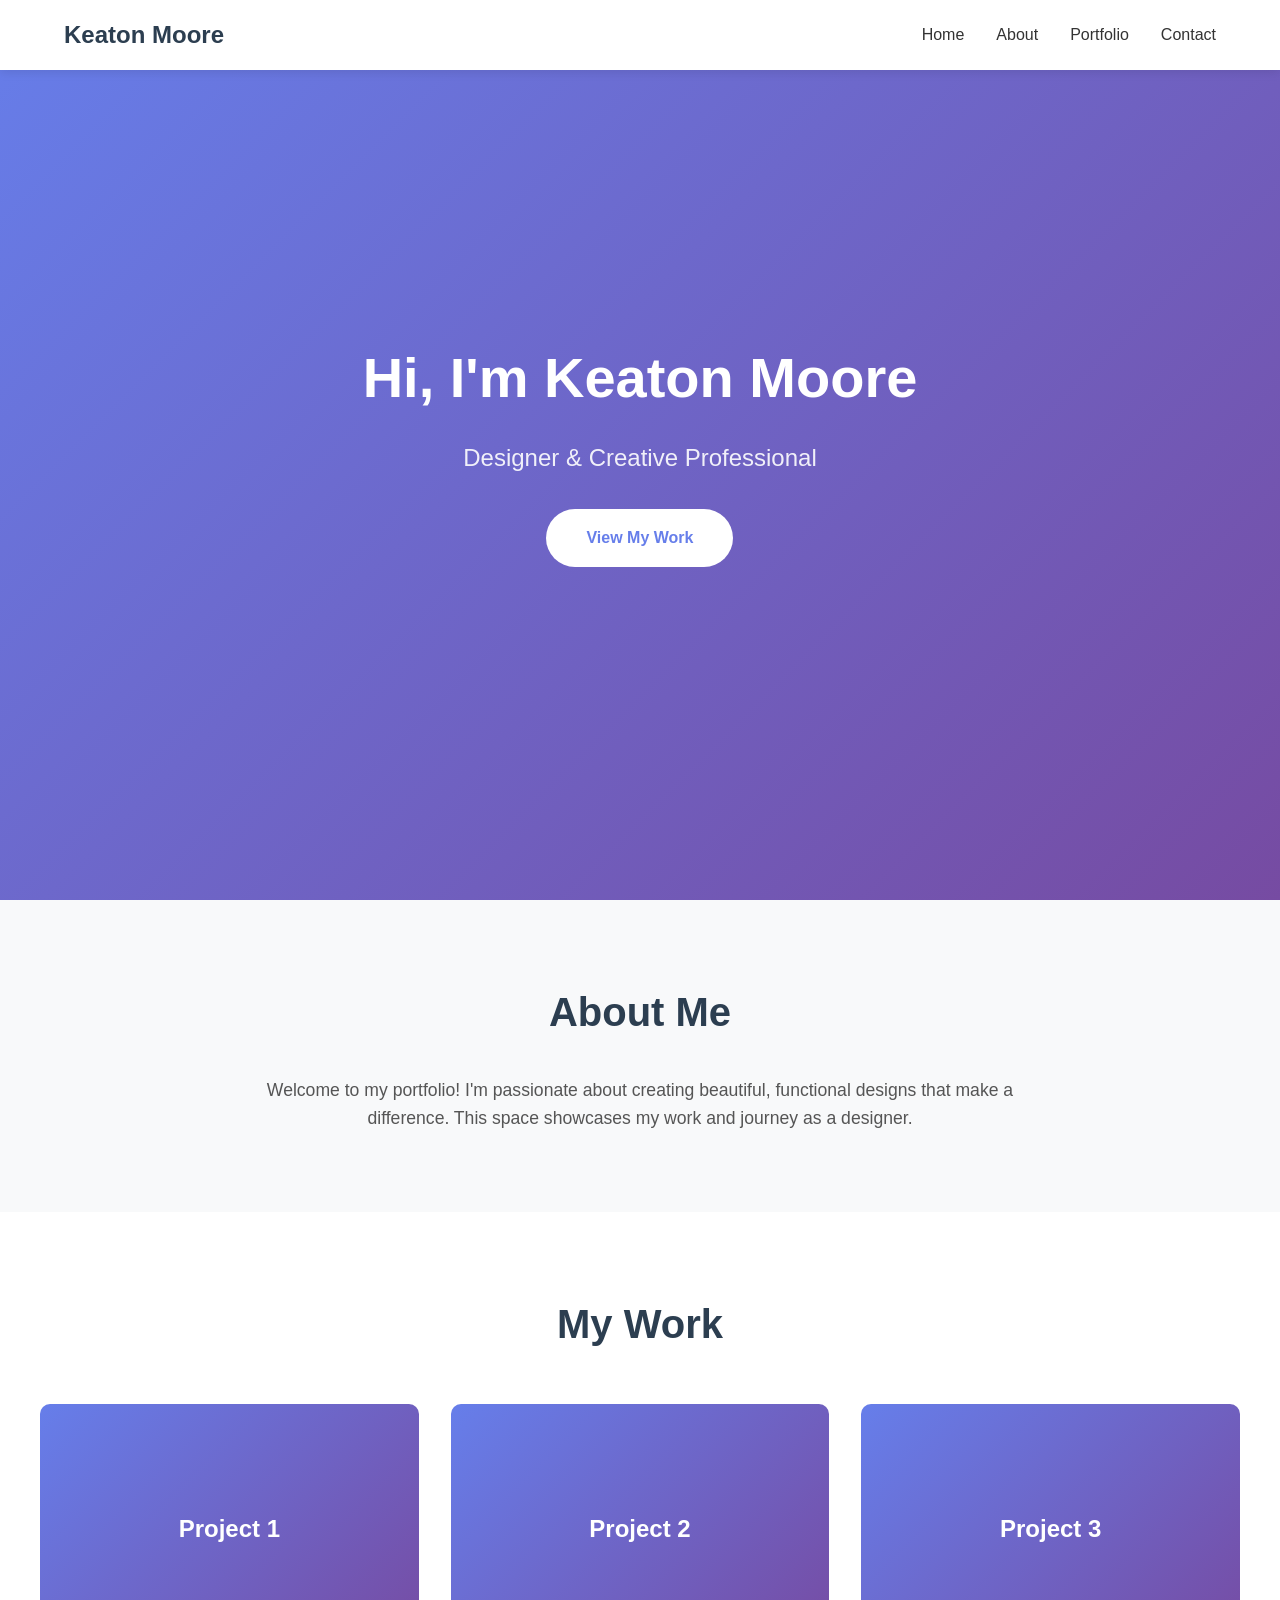
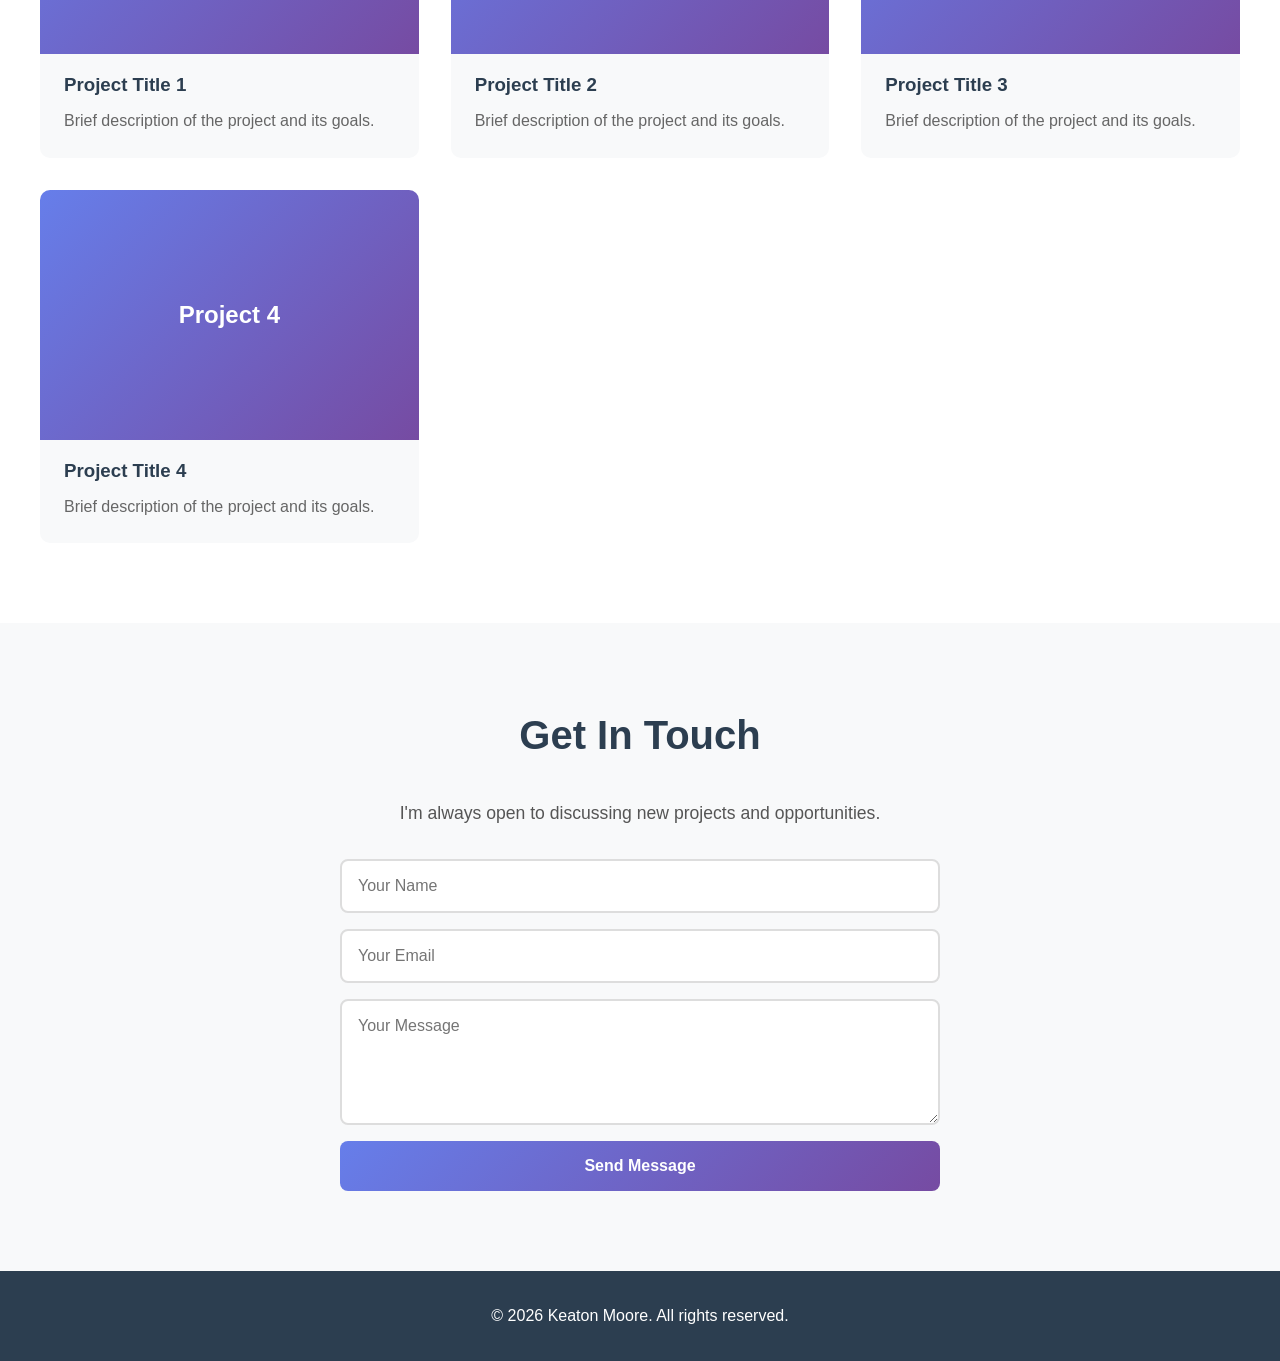
==== index.html @ 36c02432 "Create portfolio website structure with HTML, CSS, and JavaScript Co-authored-by: daddykeat <2303185" ====
<!DOCTYPE html>
<html lang="en">
<head>
    <meta charset="UTF-8">
    <meta name="viewport" content="width=device-width, initial-scale=1.0">
    <meta name="description" content="Keaton Moore - Personal Design Portfolio">
    <title>Keaton Moore - Portfolio</title>
    <link rel="stylesheet" href="styles.css">
</head>
<body>
    <header>
        <nav>
            <div class="logo">Keaton Moore</div>
            <ul class="nav-links">
                <li><a href="#home">Home</a></li>
                <li><a href="#about">About</a></li>
                <li><a href="#portfolio">Portfolio</a></li>
                <li><a href="#contact">Contact</a></li>
            </ul>
            <div class="burger">
                <div class="line1"></div>
                <div class="line2"></div>
                <div class="line3"></div>
            </div>
        </nav>
    </header>

    <main>
        <section id="home" class="hero">
            <div class="hero-content">
                <h1>Hi, I'm Keaton Moore</h1>
                <p class="hero-subtitle">Designer & Creative Professional</p>
                <a href="#portfolio" class="cta-button">View My Work</a>
            </div>
        </section>

        <section id="about" class="about">
            <div class="container">
                <h2>About Me</h2>
                <p>Welcome to my portfolio! I'm passionate about creating beautiful, functional designs that make a difference. This space showcases my work and journey as a designer.</p>
            </div>
        </section>

        <section id="portfolio" class="portfolio">
            <div class="container">
                <h2>My Work</h2>
                <div class="portfolio-grid">
                    <div class="portfolio-item">
                        <div class="portfolio-image-placeholder">
                            <span>Project 1</span>
                        </div>
                        <h3>Project Title 1</h3>
                        <p>Brief description of the project and its goals.</p>
                    </div>
                    <div class="portfolio-item">
                        <div class="portfolio-image-placeholder">
                            <span>Project 2</span>
                        </div>
                        <h3>Project Title 2</h3>
                        <p>Brief description of the project and its goals.</p>
                    </div>
                    <div class="portfolio-item">
                        <div class="portfolio-image-placeholder">
                            <span>Project 3</span>
                        </div>
                        <h3>Project Title 3</h3>
                        <p>Brief description of the project and its goals.</p>
                    </div>
                    <div class="portfolio-item">
                        <div class="portfolio-image-placeholder">
                            <span>Project 4</span>
                        </div>
                        <h3>Project Title 4</h3>
                        <p>Brief description of the project and its goals.</p>
                    </div>
                </div>
            </div>
        </section>

        <section id="contact" class="contact">
            <div class="container">
                <h2>Get In Touch</h2>
                <p>I'm always open to discussing new projects and opportunities.</p>
                <form class="contact-form">
                    <input type="text" placeholder="Your Name" required>
                    <input type="email" placeholder="Your Email" required>
                    <textarea placeholder="Your Message" rows="5" required></textarea>
                    <button type="submit" class="submit-button">Send Message</button>
                </form>
            </div>
        </section>
    </main>

    <footer>
        <p>&copy; 2026 Keaton Moore. All rights reserved.</p>
    </footer>

    <script src="script.js"></script>
</body>
</html>
---- styles.css ----
/* Reset and Base Styles */
* {
    margin: 0;
    padding: 0;
    box-sizing: border-box;
}

body {
    font-family: 'Segoe UI', Tahoma, Geneva, Verdana, sans-serif;
    line-height: 1.6;
    color: #333;
    overflow-x: hidden;
}

/* Navigation */
header {
    position: fixed;
    top: 0;
    width: 100%;
    background: #fff;
    box-shadow: 0 2px 10px rgba(0, 0, 0, 0.1);
    z-index: 1000;
}

nav {
    display: flex;
    justify-content: space-between;
    align-items: center;
    padding: 1rem 5%;
    max-width: 1400px;
    margin: 0 auto;
}

.logo {
    font-size: 1.5rem;
    font-weight: bold;
    color: #2c3e50;
}

.nav-links {
    display: flex;
    list-style: none;
    gap: 2rem;
}

.nav-links a {
    text-decoration: none;
    color: #333;
    font-weight: 500;
    transition: color 0.3s ease;
}

.nav-links a:hover {
    color: #3498db;
}

.burger {
    display: none;
    cursor: pointer;
}

.burger div {
    width: 25px;
    height: 3px;
    background-color: #333;
    margin: 5px;
    transition: all 0.3s ease;
}

/* Hero Section */
.hero {
    min-height: 100vh;
    display: flex;
    align-items: center;
    justify-content: center;
    background: linear-gradient(135deg, #667eea 0%, #764ba2 100%);
    color: white;
    text-align: center;
    padding: 2rem;
}

.hero-content h1 {
    font-size: 3.5rem;
    margin-bottom: 1rem;
    animation: fadeInUp 1s ease;
}

.hero-subtitle {
    font-size: 1.5rem;
    margin-bottom: 2rem;
    opacity: 0.9;
    animation: fadeInUp 1s ease 0.2s backwards;
}

.cta-button {
    display: inline-block;
    padding: 1rem 2.5rem;
    background: white;
    color: #667eea;
    text-decoration: none;
    border-radius: 50px;
    font-weight: bold;
    transition: transform 0.3s ease, box-shadow 0.3s ease;
    animation: fadeInUp 1s ease 0.4s backwards;
}

.cta-button:hover {
    transform: translateY(-3px);
    box-shadow: 0 10px 20px rgba(0, 0, 0, 0.2);
}

/* Sections */
section {
    padding: 5rem 2rem;
}

.container {
    max-width: 1200px;
    margin: 0 auto;
}

h2 {
    font-size: 2.5rem;
    margin-bottom: 2rem;
    text-align: center;
    color: #2c3e50;
}

/* About Section */
.about {
    background: #f8f9fa;
}

.about p {
    font-size: 1.1rem;
    max-width: 800px;
    margin: 0 auto;
    text-align: center;
    color: #555;
}

/* Portfolio Section */
.portfolio {
    background: white;
}

.portfolio-grid {
    display: grid;
    grid-template-columns: repeat(auto-fit, minmax(280px, 1fr));
    gap: 2rem;
    margin-top: 3rem;
}

.portfolio-item {
    background: #f8f9fa;
    border-radius: 10px;
    overflow: hidden;
    transition: transform 0.3s ease, box-shadow 0.3s ease;
    cursor: pointer;
}

.portfolio-item:hover {
    transform: translateY(-10px);
    box-shadow: 0 15px 30px rgba(0, 0, 0, 0.15);
}

.portfolio-image-placeholder {
    width: 100%;
    height: 250px;
    background: linear-gradient(135deg, #667eea 0%, #764ba2 100%);
    display: flex;
    align-items: center;
    justify-content: center;
    color: white;
    font-size: 1.5rem;
    font-weight: bold;
}

.portfolio-item h3 {
    padding: 1rem 1.5rem 0.5rem;
    color: #2c3e50;
}

.portfolio-item p {
    padding: 0 1.5rem 1.5rem;
    color: #666;
}

/* Contact Section */
.contact {
    background: #f8f9fa;
}

.contact p {
    text-align: center;
    font-size: 1.1rem;
    color: #555;
    margin-bottom: 2rem;
}

.contact-form {
    max-width: 600px;
    margin: 0 auto;
    display: flex;
    flex-direction: column;
    gap: 1rem;
}

.contact-form input,
.contact-form textarea {
    padding: 1rem;
    border: 2px solid #ddd;
    border-radius: 8px;
    font-size: 1rem;
    font-family: inherit;
    transition: border-color 0.3s ease;
}

.contact-form input:focus,
.contact-form textarea:focus {
    outline: none;
    border-color: #667eea;
}

.submit-button {
    padding: 1rem 2rem;
    background: linear-gradient(135deg, #667eea 0%, #764ba2 100%);
    color: white;
    border: none;
    border-radius: 8px;
    font-size: 1rem;
    font-weight: bold;
    cursor: pointer;
    transition: transform 0.3s ease, box-shadow 0.3s ease;
}

.submit-button:hover {
    transform: translateY(-2px);
    box-shadow: 0 5px 15px rgba(102, 126, 234, 0.4);
}

/* Footer */
footer {
    background: #2c3e50;
    color: white;
    text-align: center;
    padding: 2rem;
}

/* Animations */
@keyframes fadeInUp {
    from {
        opacity: 0;
        transform: translateY(30px);
    }
    to {
        opacity: 1;
        transform: translateY(0);
    }
}

/* Responsive Design */
@media screen and (max-width: 768px) {
    .nav-links {
        position: fixed;
        right: 0;
        height: 100vh;
        top: 0;
        background: #2c3e50;
        flex-direction: column;
        align-items: center;
        width: 50%;
        transform: translateX(100%);
        transition: transform 0.5s ease-in;
        padding-top: 4rem;
    }

    .nav-links.active {
        transform: translateX(0%);
    }

    .nav-links a {
        color: white;
    }

    .burger {
        display: block;
    }

    .burger.active .line1 {
        transform: rotate(-45deg) translate(-5px, 6px);
    }

    .burger.active .line2 {
        opacity: 0;
    }

    .burger.active .line3 {
        transform: rotate(45deg) translate(-5px, -6px);
    }

    .hero-content h1 {
        font-size: 2.5rem;
    }

    .hero-subtitle {
        font-size: 1.2rem;
    }

    h2 {
        font-size: 2rem;
    }

    .portfolio-grid {
        grid-template-columns: 1fr;
    }
}

@media screen and (max-width: 480px) {
    nav {
        padding: 1rem 3%;
    }

    section {
        padding: 3rem 1rem;
    }

    .hero-content h1 {
        font-size: 2rem;
    }

    .hero-subtitle {
        font-size: 1rem;
    }
}
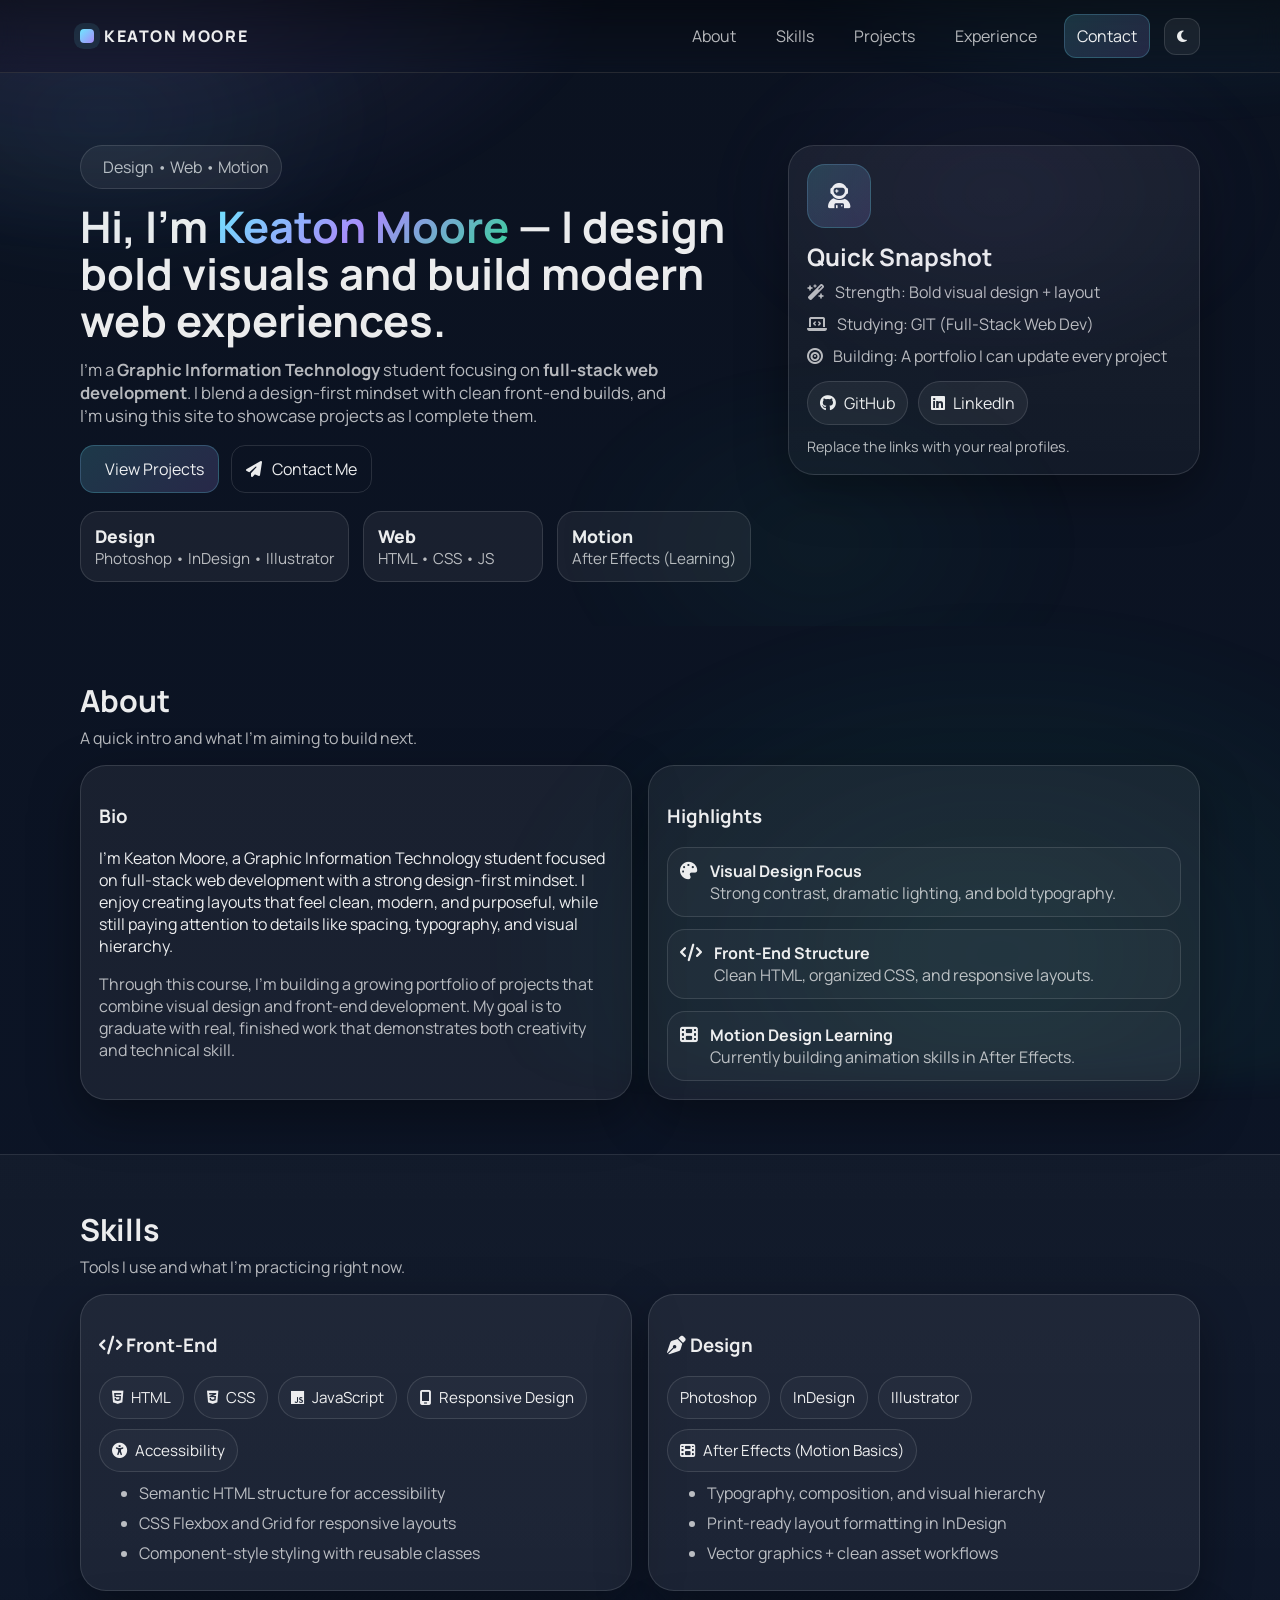
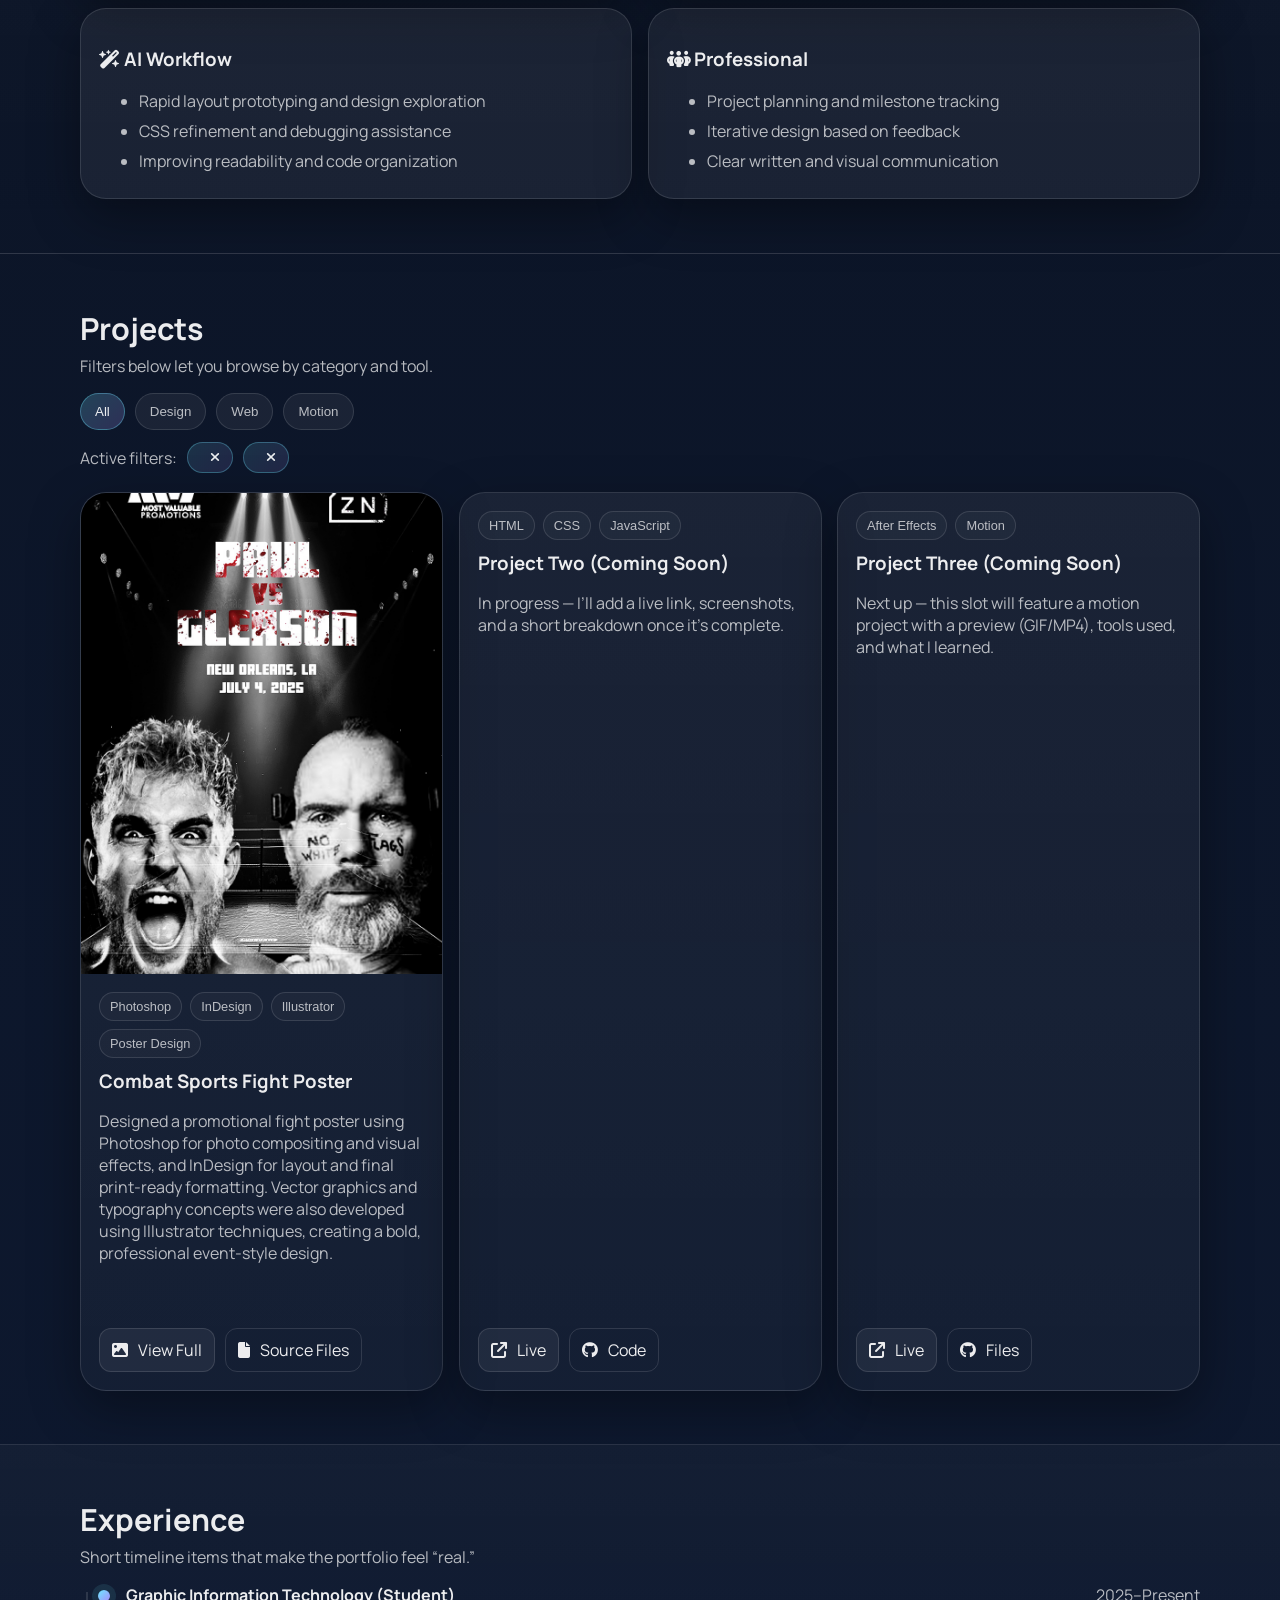
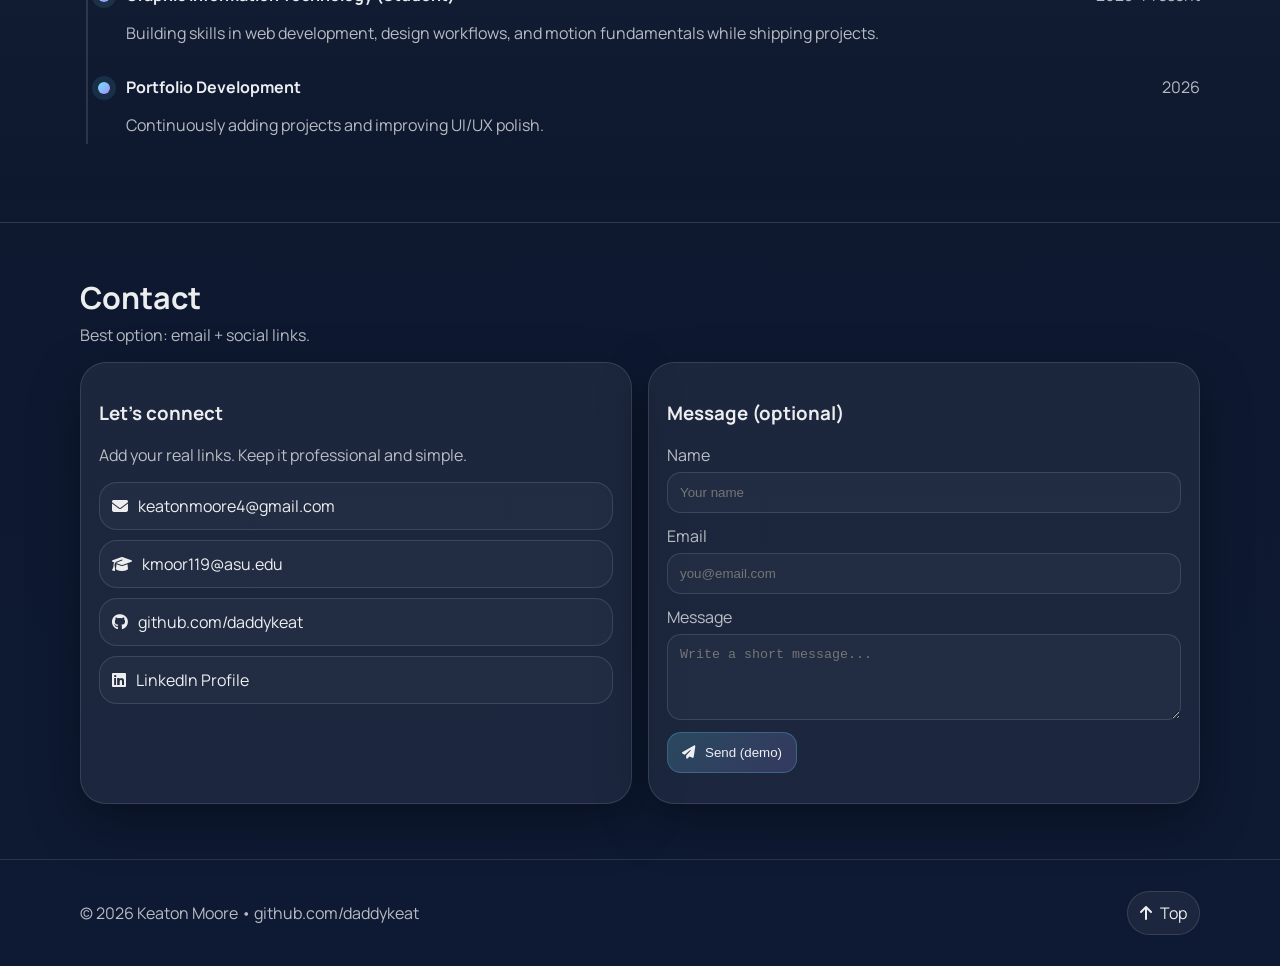
==== commit e4e7356f: "Add fight poster asset" ====
--- a/index.html
+++ b/index.html
@@ -1,100 +1,483 @@
-<!DOCTYPE html>
+<!doctype html>
 <html lang="en">
 <head>
-    <meta charset="UTF-8">
-    <meta name="viewport" content="width=device-width, initial-scale=1.0">
-    <meta name="description" content="Keaton Moore - Personal Design Portfolio">
-    <title>Keaton Moore - Portfolio</title>
-    <link rel="stylesheet" href="styles.css">
+  <meta charset="utf-8" />
+  <meta name="viewport" content="width=device-width, initial-scale=1" />
+  <meta name="description" content="<meta name="description" content="Keaton Moore — Graphic Information Technology student focused on full-stack web development, visual design, and motion fundamentals. Portfolio featuring Photoshop, InDesign, Illustrator, and web projects." />
+
+  <title>Keaton Moore | Portfolio</title>
+
+  <!-- Fonts -->
+  <link rel="preconnect" href="https://fonts.googleapis.com">
+  <link rel="preconnect" href="https://fonts.gstatic.com" crossorigin>
+  <link href="https://fonts.googleapis.com/css2?family=Manrope:wght@300;400;600;700;800&display=swap" rel="stylesheet">
+
+  <!-- Icons (FontAwesome) -->
+  <link rel="stylesheet" href="https://cdnjs.cloudflare.com/ajax/libs/font-awesome/6.5.0/css/all.min.css">
+
+  <link rel="stylesheet" href="styles.css" />
 </head>
+
 <body>
-    <header>
-        <nav>
-            <div class="logo">Keaton Moore</div>
-            <ul class="nav-links">
-                <li><a href="#home">Home</a></li>
-                <li><a href="#about">About</a></li>
-                <li><a href="#portfolio">Portfolio</a></li>
-                <li><a href="#contact">Contact</a></li>
+  <!-- Skip link for accessibility -->
+  <a class="skip-link" href="#main">Skip to content</a>
+
+  <!-- Parallax background layer -->
+  <div class="parallax-layer" aria-hidden="true"></div>
+
+  <header class="site-header" id="top">
+    <nav class="nav container" aria-label="Primary">
+      <a class="brand" href="#top" aria-label="Go to top">
+        <span class="brand-mark" aria-hidden="true"></span>
+        <span class="brand-text">KEATON MOORE</span>
+      </a>
+
+      <button class="nav-toggle" aria-expanded="false" aria-controls="navLinks">
+        <span class="sr-only">Open menu</span>
+        <i class="fa-solid fa-bars"></i>
+      </button>
+
+      <div class="nav-links" id="navLinks">
+        <a class="nav-link" href="#about">About</a>
+        <a class="nav-link" href="#skills">Skills</a>
+        <a class="nav-link" href="#projects">Projects</a>
+        <a class="nav-link" href="#experience">Experience</a>
+        <a class="nav-link" href="#contact">Contact</a>
+
+        <button class="theme-toggle" type="button" aria-label="Toggle theme">
+          <i class="fa-solid fa-moon"></i>
+        </button>
+      </div>
+    </nav>
+  </header>
+
+  <main id="main">
+    <!-- HERO -->
+    <section class="hero">
+      <div class="container hero-grid">
+        <div class="hero-copy reveal delay-1">
+          <p class="eyebrow">
+            <i class="fa-solid fa-sparkles"></i>
+            Design • Web • Motion
+          </p>
+
+          <h1>
+            Hi, I’m <span class="grad">Keaton Moore</span> —
+            I design bold visuals and build modern web experiences.
+          </h1>
+
+          <p class="lede">
+            I’m a <strong>Graphic Information Technology</strong> student focusing on
+            <strong>full-stack web development</strong>. I blend a design-first mindset with clean front-end builds,
+            and I’m using this site to showcase projects as I complete them.
+          </p>
+
+          <div class="hero-cta">
+            <a class="btn primary" href="#projects">
+              <i class="fa-solid fa-grid-2"></i> View Projects
+            </a>
+            <a class="btn ghost" href="#contact">
+              <i class="fa-solid fa-paper-plane"></i> Contact Me
+            </a>
+          </div>
+
+          <div class="hero-metrics">
+            <div class="metric">
+              <div class="metric-num">Design</div>
+              <div class="metric-label">Photoshop • InDesign • Illustrator</div>
+            </div>
+            <div class="metric">
+              <div class="metric-num">Web</div>
+              <div class="metric-label">HTML • CSS • JS</div>
+            </div>
+            <div class="metric">
+              <div class="metric-num">Motion</div>
+              <div class="metric-label">After Effects (Learning)</div>
+            </div>
+          </div>
+        </div>
+
+        <div class="hero-card reveal delay-2">
+          <div class="avatar" aria-hidden="true">
+            <i class="fa-solid fa-user-astronaut"></i>
+          </div>
+          <h2 class="card-title">Quick Snapshot</h2>
+          <ul class="quick-list">
+            <li><i class="fa-solid fa-wand-magic-sparkles"></i> Strength: Bold visual design + layout</li>
+            <li><i class="fa-solid fa-laptop-code"></i> Studying: GIT (Full-Stack Web Dev)</li>
+            <li><i class="fa-solid fa-bullseye"></i> Building: A portfolio I can update every project</li>
+          </ul>
+          <div class="card-actions">
+            <a class="pill" href="https://github.com/daddykeat" target="_blank" rel="noreferrer">
+              <i class="fa-brands fa-github"></i> GitHub
+            </a>
+            <a class="pill" href="https://www.linkedin.com/in/keaton-moore-aa672b357/" target="_blank" rel="noreferrer">
+              <i class="fa-brands fa-linkedin"></i> LinkedIn
+            </a>
+          </div>
+          <p class="fineprint">
+            Replace the links with your real profiles.
+          </p>
+        </div>
+      </div>
+
+      <div class="hero-bg" aria-hidden="true"></div>
+    </section>
+
+    <!-- ABOUT -->
+    <section class="section" id="about">
+      <div class="container">
+        <div class="section-head reveal delay-1">
+          <h2>About</h2>
+          <p class="muted">A quick intro and what I’m aiming to build next.</p>
+        </div>
+
+        <div class="about-grid">
+          <div class="panel reveal delay-2">
+            <h3>Bio</h3>
+            <p>
+              I’m Keaton Moore, a Graphic Information Technology student focused on full-stack web development
+              with a strong design-first mindset. I enjoy creating layouts that feel clean, modern, and purposeful,
+              while still paying attention to details like spacing, typography, and visual hierarchy.
+            </p>
+            <p class="muted">
+              Through this course, I’m building a growing portfolio of projects that combine visual design and front-end
+              development. My goal is to graduate with real, finished work that demonstrates both creativity and technical skill.
+            </p>
+          </div>
+
+          <div class="panel reveal delay-3">
+            <h3>Highlights</h3>
+
+            <!-- Custom Highlights -->
+            <div class="highlights">
+              <div class="highlight">
+                <i class="fa-solid fa-palette"></i>
+                <div>
+                  <div class="highlight-title">Visual Design Focus</div>
+                  <div class="muted">Strong contrast, dramatic lighting, and bold typography.</div>
+                </div>
+              </div>
+
+              <div class="highlight">
+                <i class="fa-solid fa-code"></i>
+                <div>
+                  <div class="highlight-title">Front-End Structure</div>
+                  <div class="muted">Clean HTML, organized CSS, and responsive layouts.</div>
+                </div>
+              </div>
+
+              <div class="highlight">
+                <i class="fa-solid fa-film"></i>
+                <div>
+                  <div class="highlight-title">Motion Design Learning</div>
+                  <div class="muted">Currently building animation skills in After Effects.</div>
+                </div>
+              </div>
+            </div>
+
+          </div>
+        </div>
+      </div>
+    </section>
+
+    <!-- SKILLS -->
+    <section class="section alt" id="skills">
+      <div class="container">
+        <div class="section-head reveal delay-1">
+          <h2>Skills</h2>
+          <p class="muted">Tools I use and what I’m practicing right now.</p>
+        </div>
+
+        <div class="skills-grid">
+          <div class="panel reveal delay-2">
+            <h3><i class="fa-solid fa-code"></i> Front-End</h3>
+            <div class="badges">
+              <span class="badge"><i class="fa-brands fa-html5"></i> HTML</span>
+              <span class="badge"><i class="fa-brands fa-css3-alt"></i> CSS</span>
+              <span class="badge"><i class="fa-brands fa-js"></i> JavaScript</span>
+              <span class="badge"><i class="fa-solid fa-mobile-screen"></i> Responsive Design</span>
+              <span class="badge"><i class="fa-solid fa-universal-access"></i> Accessibility</span>
+            </div>
+            <ul class="bullets">
+              <li>Semantic HTML structure for accessibility</li>
+              <li>CSS Flexbox and Grid for responsive layouts</li>
+              <li>Component-style styling with reusable classes</li>
             </ul>
-            <div class="burger">
-                <div class="line1"></div>
-                <div class="line2"></div>
-                <div class="line3"></div>
-            </div>
-        </nav>
-    </header>
-
-    <main>
-        <section id="home" class="hero">
-            <div class="hero-content">
-                <h1>Hi, I'm Keaton Moore</h1>
-                <p class="hero-subtitle">Designer & Creative Professional</p>
-                <a href="#portfolio" class="cta-button">View My Work</a>
-            </div>
-        </section>
-
-        <section id="about" class="about">
-            <div class="container">
-                <h2>About Me</h2>
-                <p>Welcome to my portfolio! I'm passionate about creating beautiful, functional designs that make a difference. This space showcases my work and journey as a designer.</p>
-            </div>
-        </section>
-
-        <section id="portfolio" class="portfolio">
-            <div class="container">
-                <h2>My Work</h2>
-                <div class="portfolio-grid">
-                    <div class="portfolio-item">
-                        <div class="portfolio-image-placeholder">
-                            <span>Project 1</span>
-                        </div>
-                        <h3>Project Title 1</h3>
-                        <p>Brief description of the project and its goals.</p>
-                    </div>
-                    <div class="portfolio-item">
-                        <div class="portfolio-image-placeholder">
-                            <span>Project 2</span>
-                        </div>
-                        <h3>Project Title 2</h3>
-                        <p>Brief description of the project and its goals.</p>
-                    </div>
-                    <div class="portfolio-item">
-                        <div class="portfolio-image-placeholder">
-                            <span>Project 3</span>
-                        </div>
-                        <h3>Project Title 3</h3>
-                        <p>Brief description of the project and its goals.</p>
-                    </div>
-                    <div class="portfolio-item">
-                        <div class="portfolio-image-placeholder">
-                            <span>Project 4</span>
-                        </div>
-                        <h3>Project Title 4</h3>
-                        <p>Brief description of the project and its goals.</p>
-                    </div>
-                </div>
-            </div>
-        </section>
-
-        <section id="contact" class="contact">
-            <div class="container">
-                <h2>Get In Touch</h2>
-                <p>I'm always open to discussing new projects and opportunities.</p>
-                <form class="contact-form">
-                    <input type="text" placeholder="Your Name" required>
-                    <input type="email" placeholder="Your Email" required>
-                    <textarea placeholder="Your Message" rows="5" required></textarea>
-                    <button type="submit" class="submit-button">Send Message</button>
-                </form>
-            </div>
-        </section>
-    </main>
-
-    <footer>
-        <p>&copy; 2026 Keaton Moore. All rights reserved.</p>
-    </footer>
-
-    <script src="script.js"></script>
+          </div>
+
+          <div class="panel reveal delay-3">
+            <h3><i class="fa-solid fa-pen-nib"></i> Design</h3>
+            <div class="badges">
+              <span class="badge">Photoshop</span>
+              <span class="badge">InDesign</span>
+              <span class="badge">Illustrator</span>
+              <span class="badge"><i class="fa-solid fa-film"></i> After Effects (Motion Basics)</span>
+            </div>
+            <ul class="bullets">
+              <li>Typography, composition, and visual hierarchy</li>
+              <li>Print-ready layout formatting in InDesign</li>
+              <li>Vector graphics + clean asset workflows</li>
+            </ul>
+          </div>
+
+          <div class="panel reveal delay-2">
+            <h3><i class="fa-solid fa-wand-magic-sparkles"></i> AI Workflow</h3>
+            <ul class="bullets">
+              <li>Rapid layout prototyping and design exploration</li>
+              <li>CSS refinement and debugging assistance</li>
+              <li>Improving readability and code organization</li>
+            </ul>
+          </div>
+
+          <div class="panel reveal delay-3">
+            <h3><i class="fa-solid fa-people-group"></i> Professional</h3>
+            <ul class="bullets">
+              <li>Project planning and milestone tracking</li>
+              <li>Iterative design based on feedback</li>
+              <li>Clear written and visual communication</li>
+            </ul>
+          </div>
+        </div>
+      </div>
+    </section>
+
+    <!-- PROJECTS -->
+    <section class="section" id="projects">
+      <div class="container">
+        <div class="section-head reveal delay-1">
+          <h2>Projects</h2>
+          <p class="muted">Filters below let you browse by category and tool.</p>
+        </div>
+
+        <!-- Category Filters -->
+        <div class="project-filters reveal delay-2" role="tablist" aria-label="Project filters">
+          <button class="filter-btn active" data-filter="all" type="button">All</button>
+          <button class="filter-btn" data-filter="design" type="button">Design</button>
+          <button class="filter-btn" data-filter="web" type="button">Web</button>
+          <button class="filter-btn" data-filter="motion" type="button">Motion</button>
+        </div>
+
+        <!-- Active Filter Pills -->
+        <div class="filter-status reveal delay-3" aria-live="polite">
+          <span class="muted">Active filters:</span>
+
+          <button class="filter-pill" id="pillCategory" type="button" hidden>
+            <span class="pill-text"></span>
+            <i class="fa-solid fa-xmark"></i>
+          </button>
+
+          <button class="filter-pill" id="pillTool" type="button" hidden>
+            <span class="pill-text"></span>
+            <i class="fa-solid fa-xmark"></i>
+          </button>
+
+          <button class="filter-clear muted" type="button" hidden>Clear all</button>
+        </div>
+
+        <!-- Project Cards -->
+        <div class="cards">
+
+          <!-- Project 1: Design (with image + tool tags) -->
+          <article class="card reveal project-featured"
+            data-category="design"
+            data-tools="photoshop indesign illustrator poster">
+
+            <div class="project-image">
+              <img src="assets/fight-poster.JPG" alt="Combat sports fight poster design by Keaton Moore">
+            </div>
+
+            <div class="card-top">
+              <div class="tag-row">
+                <button class="tag tag-btn" data-tool="photoshop" type="button">Photoshop</button>
+                <button class="tag tag-btn" data-tool="indesign" type="button">InDesign</button>
+                <button class="tag tag-btn" data-tool="illustrator" type="button">Illustrator</button>
+                <button class="tag tag-btn" data-tool="poster" type="button">Poster Design</button>
+              </div>
+
+              <h3>Combat Sports Fight Poster</h3>
+              <p class="muted">
+                Designed a promotional fight poster using Photoshop for photo compositing and visual effects,
+                and InDesign for layout and final print-ready formatting. Vector graphics and typography concepts
+                were also developed using Illustrator techniques, creating a bold, professional event-style design.
+              </p>
+            </div>
+
+            <div class="card-bottom">
+              <a class="btn small" href="assets/fight-poster.JPG" target="_blank" rel="noreferrer">
+                <i class="fa-solid fa-image"></i> View Full
+              </a>
+              <a class="btn small ghost" href="#">
+                <i class="fa-solid fa-file"></i> Source Files
+              </a>
+            </div>
+          </article>
+
+          <!-- Project 2: Web placeholder -->
+          <article class="card reveal"
+            data-category="web"
+            data-tools="html css javascript">
+
+            <div class="card-top">
+              <div class="tag-row">
+                <button class="tag tag-btn" data-tool="html" type="button">HTML</button>
+                <button class="tag tag-btn" data-tool="css" type="button">CSS</button>
+                <button class="tag tag-btn" data-tool="javascript" type="button">JavaScript</button>
+              </div>
+
+              <h3>Project Two (Coming Soon)</h3>
+              <p class="muted">
+                In progress — I’ll add a live link, screenshots, and a short breakdown once it’s complete.
+              </p>
+            </div>
+
+            <div class="card-bottom">
+              <a class="btn small" href="#">
+                <i class="fa-solid fa-arrow-up-right-from-square"></i> Live
+              </a>
+              <a class="btn small ghost" href="#">
+                <i class="fa-brands fa-github"></i> Code
+              </a>
+            </div>
+          </article>
+
+          <!-- Project 3: Motion placeholder -->
+          <article class="card reveal"
+            data-category="motion"
+            data-tools="aftereffects motion">
+
+            <div class="card-top">
+              <div class="tag-row">
+                <button class="tag tag-btn" data-tool="aftereffects" type="button">After Effects</button>
+                <button class="tag tag-btn" data-tool="motion" type="button">Motion</button>
+              </div>
+
+              <h3>Project Three (Coming Soon)</h3>
+              <p class="muted">
+                Next up — this slot will feature a motion project with a preview (GIF/MP4), tools used, and what I learned.
+              </p>
+            </div>
+
+            <div class="card-bottom">
+              <a class="btn small" href="#">
+                <i class="fa-solid fa-arrow-up-right-from-square"></i> Live
+              </a>
+              <a class="btn small ghost" href="#">
+                <i class="fa-brands fa-github"></i> Files
+              </a>
+            </div>
+          </article>
+
+        </div>
+      </div>
+    </section>
+
+    <!-- EXPERIENCE -->
+    <section class="section alt" id="experience">
+      <div class="container">
+        <div class="section-head reveal delay-1">
+          <h2>Experience</h2>
+          <p class="muted">Short timeline items that make the portfolio feel “real.”</p>
+        </div>
+
+        <div class="timeline reveal delay-2">
+          <div class="t-item">
+            <div class="t-dot"></div>
+            <div class="t-content">
+              <div class="t-top">
+                <strong>Graphic Information Technology (Student)</strong>
+                <span class="muted">2025–Present</span>
+              </div>
+              <p class="muted">
+                Building skills in web development, design workflows, and motion fundamentals while shipping projects.
+              </p>
+            </div>
+          </div>
+
+          <div class="t-item">
+            <div class="t-dot"></div>
+            <div class="t-content">
+              <div class="t-top">
+                <strong>Portfolio Development</strong>
+                <span class="muted">2026</span>
+              </div>
+              <p class="muted">Continuously adding projects and improving UI/UX polish.</p>
+            </div>
+          </div>
+        </div>
+      </div>
+    </section>
+
+    <!-- CONTACT -->
+    <section class="section" id="contact">
+      <div class="container">
+        <div class="section-head reveal delay-1">
+          <h2>Contact</h2>
+          <p class="muted">Best option: email + social links.</p>
+        </div>
+
+        <div class="contact-grid">
+          <div class="panel reveal delay-2">
+            <h3>Let’s connect</h3>
+            <p class="muted">
+              Add your real links. Keep it professional and simple.
+            </p>
+
+            <div class="contact-links">
+             <a class="contact-link" href="mailto:keatonmoore4@gmail.com">
+               <i class="fa-solid fa-envelope"></i> keatonmoore4@gmail.com
+             </a>
+
+             <a class="contact-link" href="mailto:kmoor119@asu.edu">
+               <i class="fa-solid fa-graduation-cap"></i> kmoor119@asu.edu
+             </a>
+
+             <a class="contact-link" href="https://github.com/daddykeat" target="_blank" rel="noreferrer">
+               <i class="fa-brands fa-github"></i> github.com/daddykeat
+             </a>
+
+             <a class="contact-link" href="https://www.linkedin.com/in/keaton-moore-aa672b357/" target="_blank" rel="noreferrer">
+               <i class="fa-brands fa-linkedin"></i> LinkedIn Profile
+             </a>
+           </div>
+           </div>
+
+          <form class="panel reveal delay-3" onsubmit="return false;">
+            <h3>Message (optional)</h3>
+            <label>
+              <span class="muted">Name</span>
+              <input type="text" placeholder="Your name" autocomplete="name" />
+            </label>
+            <label>
+              <span class="muted">Email</span>
+              <input type="email" placeholder="you@email.com" autocomplete="email" />
+            </label>
+            <label>
+              <span class="muted">Message</span>
+              <textarea rows="4" placeholder="Write a short message..."></textarea>
+            </label>
+            <button class="btn primary" type="button">
+              <i class="fa-solid fa-paper-plane"></i> Send (demo)
+            </button>
+            <p class="fineprint muted">
+            </p>
+          </form>
+        </div>
+      </div>
+    </section>
+  </main>
+
+  <footer class="footer">
+    <div class="container footer-inner">
+      <p class="muted">
+  © <span id="year"></span> Keaton Moore •
+  <a href="https://github.com/daddykeat" target="_blank" rel="noreferrer">github.com/daddykeat</a>
+</p>
+
+      <a class="to-top" href="#top"><i class="fa-solid fa-arrow-up"></i> Top</a>
+    </div>
+  </footer>
+
+  <script src="script.js"></script>
 </body>
 </html>
--- a/styles.css
+++ b/styles.css
@@ -1,335 +1,686 @@
-/* Reset and Base Styles */
-* {
-    margin: 0;
-    padding: 0;
-    box-sizing: border-box;
-}
-
-body {
-    font-family: 'Segoe UI', Tahoma, Geneva, Verdana, sans-serif;
-    line-height: 1.6;
-    color: #333;
-    overflow-x: hidden;
-}
-
-/* Navigation */
-header {
-    position: fixed;
-    top: 0;
-    width: 100%;
-    background: #fff;
-    box-shadow: 0 2px 10px rgba(0, 0, 0, 0.1);
-    z-index: 1000;
-}
-
-nav {
-    display: flex;
-    justify-content: space-between;
-    align-items: center;
-    padding: 1rem 5%;
-    max-width: 1400px;
-    margin: 0 auto;
-}
-
-.logo {
-    font-size: 1.5rem;
-    font-weight: bold;
-    color: #2c3e50;
-}
-
-.nav-links {
-    display: flex;
-    list-style: none;
-    gap: 2rem;
-}
-
-.nav-links a {
-    text-decoration: none;
-    color: #333;
-    font-weight: 500;
-    transition: color 0.3s ease;
-}
-
-.nav-links a:hover {
-    color: #3498db;
-}
-
-.burger {
-    display: none;
-    cursor: pointer;
-}
-
-.burger div {
-    width: 25px;
-    height: 3px;
-    background-color: #333;
-    margin: 5px;
-    transition: all 0.3s ease;
-}
-
-/* Hero Section */
-.hero {
-    min-height: 100vh;
-    display: flex;
-    align-items: center;
-    justify-content: center;
-    background: linear-gradient(135deg, #667eea 0%, #764ba2 100%);
-    color: white;
-    text-align: center;
-    padding: 2rem;
-}
-
-.hero-content h1 {
-    font-size: 3.5rem;
-    margin-bottom: 1rem;
-    animation: fadeInUp 1s ease;
-}
-
-.hero-subtitle {
-    font-size: 1.5rem;
-    margin-bottom: 2rem;
-    opacity: 0.9;
-    animation: fadeInUp 1s ease 0.2s backwards;
-}
-
-.cta-button {
-    display: inline-block;
-    padding: 1rem 2.5rem;
-    background: white;
-    color: #667eea;
-    text-decoration: none;
-    border-radius: 50px;
-    font-weight: bold;
-    transition: transform 0.3s ease, box-shadow 0.3s ease;
-    animation: fadeInUp 1s ease 0.4s backwards;
-}
-
-.cta-button:hover {
-    transform: translateY(-3px);
-    box-shadow: 0 10px 20px rgba(0, 0, 0, 0.2);
-}
-
-/* Sections */
-section {
-    padding: 5rem 2rem;
-}
-
-.container {
-    max-width: 1200px;
-    margin: 0 auto;
-}
-
-h2 {
-    font-size: 2.5rem;
-    margin-bottom: 2rem;
-    text-align: center;
-    color: #2c3e50;
-}
-
-/* About Section */
-.about {
-    background: #f8f9fa;
-}
-
-.about p {
-    font-size: 1.1rem;
-    max-width: 800px;
-    margin: 0 auto;
-    text-align: center;
-    color: #555;
-}
-
-/* Portfolio Section */
-.portfolio {
-    background: white;
-}
-
-.portfolio-grid {
-    display: grid;
-    grid-template-columns: repeat(auto-fit, minmax(280px, 1fr));
-    gap: 2rem;
-    margin-top: 3rem;
-}
-
-.portfolio-item {
-    background: #f8f9fa;
-    border-radius: 10px;
-    overflow: hidden;
-    transition: transform 0.3s ease, box-shadow 0.3s ease;
-    cursor: pointer;
-}
-
-.portfolio-item:hover {
-    transform: translateY(-10px);
-    box-shadow: 0 15px 30px rgba(0, 0, 0, 0.15);
-}
-
-.portfolio-image-placeholder {
-    width: 100%;
-    height: 250px;
-    background: linear-gradient(135deg, #667eea 0%, #764ba2 100%);
-    display: flex;
-    align-items: center;
-    justify-content: center;
-    color: white;
-    font-size: 1.5rem;
-    font-weight: bold;
-}
-
-.portfolio-item h3 {
-    padding: 1rem 1.5rem 0.5rem;
-    color: #2c3e50;
-}
-
-.portfolio-item p {
-    padding: 0 1.5rem 1.5rem;
-    color: #666;
-}
-
-/* Contact Section */
-.contact {
-    background: #f8f9fa;
-}
-
-.contact p {
-    text-align: center;
-    font-size: 1.1rem;
-    color: #555;
-    margin-bottom: 2rem;
-}
-
-.contact-form {
-    max-width: 600px;
-    margin: 0 auto;
-    display: flex;
-    flex-direction: column;
-    gap: 1rem;
-}
-
-.contact-form input,
-.contact-form textarea {
-    padding: 1rem;
-    border: 2px solid #ddd;
-    border-radius: 8px;
-    font-size: 1rem;
-    font-family: inherit;
-    transition: border-color 0.3s ease;
-}
-
-.contact-form input:focus,
-.contact-form textarea:focus {
-    outline: none;
-    border-color: #667eea;
-}
-
-.submit-button {
-    padding: 1rem 2rem;
-    background: linear-gradient(135deg, #667eea 0%, #764ba2 100%);
-    color: white;
-    border: none;
-    border-radius: 8px;
-    font-size: 1rem;
-    font-weight: bold;
-    cursor: pointer;
-    transition: transform 0.3s ease, box-shadow 0.3s ease;
-}
-
-.submit-button:hover {
-    transform: translateY(-2px);
-    box-shadow: 0 5px 15px rgba(102, 126, 234, 0.4);
-}
-
-/* Footer */
-footer {
-    background: #2c3e50;
-    color: white;
-    text-align: center;
-    padding: 2rem;
-}
-
-/* Animations */
-@keyframes fadeInUp {
-    from {
-        opacity: 0;
-        transform: translateY(30px);
-    }
-    to {
-        opacity: 1;
-        transform: translateY(0);
-    }
-}
-
-/* Responsive Design */
-@media screen and (max-width: 768px) {
-    .nav-links {
-        position: fixed;
-        right: 0;
-        height: 100vh;
-        top: 0;
-        background: #2c3e50;
-        flex-direction: column;
-        align-items: center;
-        width: 50%;
-        transform: translateX(100%);
-        transition: transform 0.5s ease-in;
-        padding-top: 4rem;
-    }
-
-    .nav-links.active {
-        transform: translateX(0%);
-    }
-
-    .nav-links a {
-        color: white;
-    }
-
-    .burger {
-        display: block;
-    }
-
-    .burger.active .line1 {
-        transform: rotate(-45deg) translate(-5px, 6px);
-    }
-
-    .burger.active .line2 {
-        opacity: 0;
-    }
-
-    .burger.active .line3 {
-        transform: rotate(45deg) translate(-5px, -6px);
-    }
-
-    .hero-content h1 {
-        font-size: 2.5rem;
-    }
-
-    .hero-subtitle {
-        font-size: 1.2rem;
-    }
-
-    h2 {
-        font-size: 2rem;
-    }
-
-    .portfolio-grid {
-        grid-template-columns: 1fr;
-    }
-}
-
-@media screen and (max-width: 480px) {
-    nav {
-        padding: 1rem 3%;
-    }
-
-    section {
-        padding: 3rem 1rem;
-    }
-
-    .hero-content h1 {
-        font-size: 2rem;
-    }
-
-    .hero-subtitle {
-        font-size: 1rem;
-    }
-}
+/* ----------------------------
+   THEME + RESET
+---------------------------- */
+:root{
+  --bg: #0b1220;
+  --bg2:#0e1a33;
+  --panel: rgba(255,255,255,.06);
+  --panel2: rgba(255,255,255,.09);
+  --text: rgba(255,255,255,.92);
+  --muted: rgba(255,255,255,.70);
+  --border: rgba(255,255,255,.12);
+  --shadow: 0 18px 50px rgba(0,0,0,.35);
+
+  --accent1:#6ee7ff;
+  --accent2:#a78bfa;
+  --accent3:#34d399;
+
+  --radius: 18px;
+  --radius2: 26px;
+  --max: 1120px;
+
+  --font: "Manrope", system-ui, -apple-system, Segoe UI, Roboto, Arial, sans-serif;
+}
+
+[data-theme="light"]{
+  --bg: #f7f7fb;
+  --bg2:#eef2ff;
+  --panel: rgba(10,18,32,.06);
+  --panel2: rgba(10,18,32,.09);
+  --text: rgba(10,18,32,.92);
+  --muted: rgba(10,18,32,.70);
+  --border: rgba(10,18,32,.12);
+  --shadow: 0 18px 50px rgba(10,18,32,.14);
+}
+
+*{ box-sizing:border-box; }
+html{ scroll-behavior:smooth; }
+body{
+  margin:0;
+  font-family:var(--font);
+  color:var(--text);
+  background: linear-gradient(180deg, var(--bg), var(--bg2));
+}
+
+/* Keep section headings from hiding under sticky nav */
+section{ scroll-margin-top: 90px; }
+
+a{ color:inherit; text-decoration:none; }
+img{ max-width:100%; display:block; }
+
+.container{
+  width:min(var(--max), 92vw);
+  margin-inline:auto;
+}
+
+.sr-only{
+  position:absolute; width:1px; height:1px; padding:0; margin:-1px;
+  overflow:hidden; clip:rect(0,0,0,0); white-space:nowrap; border:0;
+}
+
+.skip-link{
+  position:absolute; left:-999px; top: 12px;
+  background: var(--text); color: var(--bg);
+  padding:10px 14px; border-radius: 999px;
+}
+.skip-link:focus{ left: 12px; z-index: 9999; }
+
+/* ----------------------------
+   SUBTLE PARALLAX BACKGROUND
+---------------------------- */
+.parallax-layer{
+  position: fixed;
+  inset: -20%;
+  z-index: -1;
+  pointer-events: none;
+
+  background:
+    radial-gradient(900px 520px at 20% 10%, rgba(167,139,250,.16), transparent 60%),
+    radial-gradient(860px 520px at 80% 0%, rgba(110,231,255,.14), transparent 60%),
+    radial-gradient(900px 620px at 70% 90%, rgba(52,211,153,.10), transparent 60%);
+  filter: blur(18px);
+
+  transform: translate3d(0, 0, 0);
+  will-change: transform;
+  opacity: .9;
+}
+
+@media (prefers-reduced-motion: reduce){
+  .parallax-layer{ display:none; }
+}
+
+/* ----------------------------
+   NAV
+---------------------------- */
+.site-header{
+  position: sticky;
+  top: 0;
+  z-index: 1000;
+  backdrop-filter: blur(12px);
+  background: linear-gradient(180deg, rgba(0,0,0,.35), rgba(0,0,0,0));
+  border-bottom: 1px solid var(--border);
+}
+
+.nav{
+  display:flex;
+  align-items:center;
+  justify-content:space-between;
+  padding: 14px 0;
+  gap: 16px;
+}
+
+.brand{
+  display:flex; align-items:center; gap:10px;
+  font-weight:800; letter-spacing:.10em;
+}
+.brand-mark{
+  width: 14px; height: 14px;
+  border-radius: 4px;
+  background: linear-gradient(135deg, var(--accent1), var(--accent2));
+  box-shadow: 0 0 0 6px rgba(110,231,255,.10);
+}
+
+.nav-toggle{
+  display:none;
+  border:1px solid var(--border);
+  background: var(--panel);
+  color: var(--text);
+  padding:10px 12px;
+  border-radius: 12px;
+}
+
+.nav-links{
+  display:flex;
+  align-items:center;
+  gap: 14px;
+}
+
+.nav-link{
+  padding:10px 12px;
+  border-radius: 12px;
+  border: 1px solid transparent;
+  color: var(--muted);
+}
+.nav-link:hover{
+  border-color: var(--border);
+  background: var(--panel);
+  color: var(--text);
+}
+.nav-link.active{
+  background: linear-gradient(135deg, rgba(110,231,255,.16), rgba(167,139,250,.16));
+  border-color: rgba(110,231,255,.22);
+  color: var(--text);
+}
+
+.theme-toggle{
+  border:1px solid var(--border);
+  background: var(--panel);
+  color: var(--text);
+  padding:10px 12px;
+  border-radius: 12px;
+  cursor:pointer;
+}
+
+/* ----------------------------
+   HERO
+---------------------------- */
+.hero{
+  position:relative;
+  padding: 72px 0 44px;
+  overflow:hidden;
+}
+
+.hero-bg{
+  position:absolute; inset: -20%;
+  background:
+    radial-gradient(500px 300px at 20% 20%, rgba(110,231,255,.25), transparent 60%),
+    radial-gradient(500px 320px at 70% 30%, rgba(167,139,250,.22), transparent 60%),
+    radial-gradient(460px 320px at 60% 75%, rgba(52,211,153,.18), transparent 60%);
+  filter: blur(18px);
+  opacity:.25;
+  pointer-events:none;
+}
+
+.hero-grid{
+  display:grid;
+  grid-template-columns: 1.25fr .75fr;
+  gap: 22px;
+  align-items:start;
+  position:relative;
+}
+
+.eyebrow{
+  display:inline-flex;
+  align-items:center;
+  gap: 10px;
+  padding: 10px 12px;
+  border: 1px solid var(--border);
+  background: var(--panel);
+  border-radius: 999px;
+  color: var(--muted);
+  margin:0 0 14px;
+}
+
+h1{
+  font-size: clamp(2rem, 3.4vw, 3.15rem);
+  line-height: 1.08;
+  margin: 0 0 14px;
+}
+
+.grad{
+  background: linear-gradient(135deg, var(--accent1), var(--accent2), var(--accent3));
+  -webkit-background-clip:text;
+  background-clip:text;
+  color:transparent;
+}
+
+.lede{
+  margin:0 0 18px;
+  color: var(--muted);
+  font-size: 1.05rem;
+  max-width: 60ch;
+}
+
+.hero-cta{
+  display:flex;
+  gap: 12px;
+  flex-wrap:wrap;
+  margin: 18px 0 18px;
+}
+
+.btn{
+  display:inline-flex;
+  align-items:center;
+  gap: 10px;
+  padding: 12px 14px;
+  border-radius: 14px;
+  border: 1px solid var(--border);
+  background: var(--panel);
+  color: var(--text);
+  box-shadow: none;
+  transition: transform .15s ease, background .15s ease, border-color .15s ease;
+}
+.btn:hover{ transform: translateY(-1px); border-color: rgba(110,231,255,.28); }
+.btn.primary{
+  background: linear-gradient(135deg, rgba(110,231,255,.18), rgba(167,139,250,.18));
+  border-color: rgba(110,231,255,.22);
+}
+.btn.ghost{ background: transparent; }
+.btn.small{
+  padding: 10px 12px;
+  border-radius: 12px;
+}
+
+.hero-metrics{
+  display:flex;
+  gap: 14px;
+  flex-wrap:wrap;
+}
+.metric{
+  border:1px solid var(--border);
+  background: var(--panel);
+  padding: 12px 14px;
+  border-radius: var(--radius);
+  min-width: 180px;
+}
+.metric-num{ font-weight:800; font-size:1.1rem; }
+.metric-label{ color: var(--muted); font-size:.95rem; }
+
+.hero-card{
+  border:1px solid var(--border);
+  background: linear-gradient(180deg, var(--panel), rgba(255,255,255,.03));
+  border-radius: var(--radius2);
+  padding: 18px;
+  box-shadow: var(--shadow);
+}
+
+.avatar{
+  width: 64px; height: 64px;
+  border-radius: 18px;
+  display:grid; place-items:center;
+  background: linear-gradient(135deg, rgba(110,231,255,.18), rgba(167,139,250,.18));
+  border: 1px solid rgba(110,231,255,.20);
+  font-size: 1.6rem;
+  margin-bottom: 12px;
+}
+
+.card-title{ margin: 8px 0 8px; }
+.quick-list{
+  list-style:none;
+  padding:0; margin: 0 0 14px;
+  display:grid;
+  gap: 10px;
+}
+.quick-list li{ color: var(--muted); display:flex; gap:10px; align-items:center; }
+.card-actions{ display:flex; gap: 10px; flex-wrap:wrap; }
+.pill{
+  display:inline-flex; align-items:center; gap: 8px;
+  padding: 10px 12px;
+  border-radius: 999px;
+  border:1px solid var(--border);
+  background: var(--panel);
+  color: var(--text);
+}
+
+.fineprint{ color: var(--muted); font-size:.9rem; margin: 12px 0 0; }
+.muted{ color: var(--muted); }
+
+/* ----------------------------
+   SECTIONS
+---------------------------- */
+.section{ padding: 54px 0; }
+.section.alt{
+  background: linear-gradient(180deg, rgba(255,255,255,.03), rgba(255,255,255,0));
+  border-top: 1px solid var(--border);
+  border-bottom: 1px solid var(--border);
+}
+
+.section-head{ margin-bottom: 16px; }
+.section-head h2{ margin:0 0 6px; font-size: 1.9rem; }
+.section-head p{ margin:0; }
+
+.panel{
+  border:1px solid var(--border);
+  background: var(--panel);
+  border-radius: var(--radius2);
+  padding: 18px;
+  box-shadow: var(--shadow);
+}
+
+.about-grid{
+  display:grid;
+  grid-template-columns: 1fr 1fr;
+  gap: 16px;
+}
+
+.highlights{ display:grid; gap: 12px; }
+.highlight{
+  display:flex; gap: 12px; align-items:flex-start;
+  padding: 12px;
+  border-radius: var(--radius);
+  border:1px solid var(--border);
+  background: rgba(255,255,255,.03);
+}
+.highlight i{ font-size: 1.1rem; margin-top: 2px; }
+.highlight-title{ font-weight:700; }
+
+.skills-grid{
+  display:grid;
+  grid-template-columns: 1fr 1fr;
+  gap: 16px;
+}
+
+.badges{
+  display:flex;
+  flex-wrap:wrap;
+  gap: 10px;
+  margin-bottom: 10px;
+}
+.badge{
+  display:inline-flex; align-items:center; gap: 8px;
+  padding: 10px 12px;
+  border-radius: 999px;
+  border: 1px solid var(--border);
+  background: rgba(255,255,255,.03);
+  color: var(--text);
+  font-size: .95rem;
+}
+
+.bullets{ margin: 10px 0 0; color: var(--muted); }
+.bullets li{ margin: 8px 0; }
+
+/* ----------------------------
+   PROJECTS + FILTERS
+---------------------------- */
+.project-filters{
+  display:flex;
+  gap: 10px;
+  flex-wrap:wrap;
+  margin: 12px 0 12px;
+}
+
+.filter-btn{
+  padding: 10px 14px;
+  border-radius: 999px;
+  border: 1px solid var(--border);
+  background: var(--panel);
+  color: var(--muted);
+  cursor: pointer;
+  transition: all .2s ease;
+}
+
+.filter-btn:hover{
+  color: var(--text);
+  border-color: rgba(110,231,255,.35);
+}
+
+.filter-btn.active{
+  color: var(--text);
+  background: linear-gradient(135deg, rgba(110,231,255,.22), rgba(167,139,250,.22));
+  border-color: rgba(110,231,255,.35);
+}
+
+/* Active filter pills */
+.filter-status{
+  display:flex;
+  align-items:center;
+  gap: 10px;
+  margin: 0 0 18px;
+  flex-wrap: wrap;
+}
+
+.filter-pill{
+  display:inline-flex;
+  align-items:center;
+  gap: 10px;
+  padding: 8px 12px;
+  border-radius: 999px;
+  border: 1px solid rgba(110,231,255,.30);
+  background: linear-gradient(135deg, rgba(110,231,255,.14), rgba(167,139,250,.14));
+  color: var(--text);
+  cursor: pointer;
+}
+
+.filter-pill:hover{
+  border-color: rgba(110,231,255,.45);
+}
+
+.filter-clear{
+  border: 1px solid var(--border);
+  background: transparent;
+  padding: 8px 12px;
+  border-radius: 999px;
+  cursor: pointer;
+}
+.filter-clear:hover{
+  border-color: rgba(110,231,255,.35);
+  color: var(--text);
+}
+
+.cards{
+  display:grid;
+  grid-template-columns: repeat(3, 1fr);
+  gap: 16px;
+  position: relative;
+}
+
+.card{
+  border:1px solid var(--border);
+  background: linear-gradient(180deg, var(--panel), rgba(255,255,255,.03));
+  border-radius: var(--radius2);
+  padding: 18px;
+  box-shadow: var(--shadow);
+  display:flex;
+  flex-direction:column;
+  justify-content:space-between;
+  min-height: 220px;
+
+  transition: transform .35s cubic-bezier(.2,.9,.2,1), opacity .25s ease;
+  will-change: transform;
+}
+
+/* Hide cards for filtering (removes from layout) */
+.card.hidden{
+  display: none;
+}
+
+.tag-row{
+  display:flex;
+  gap: 8px;
+  flex-wrap:wrap;
+  margin-bottom: 10px;
+}
+
+/* Tag styling (works for button tags) */
+.tag{
+  font-size: .8rem;
+  color: var(--muted);
+  border: 1px solid var(--border);
+  background: rgba(255,255,255,.03);
+  padding: 6px 10px;
+  border-radius: 999px;
+}
+
+/* Button behavior for tags */
+.tag-btn{
+  appearance: none;
+  -webkit-appearance: none;
+  cursor: pointer;
+}
+.tag-btn:hover{
+  color: var(--text);
+  border-color: rgba(110,231,255,.35);
+}
+.tag-btn.active{
+  color: var(--text);
+  background: linear-gradient(135deg, rgba(110,231,255,.18), rgba(167,139,250,.18));
+  border-color: rgba(110,231,255,.28);
+}
+
+.card h3{ margin: 6px 0 6px; }
+.card-bottom{
+  display:flex;
+  gap: 10px;
+  margin-top: 12px;
+}
+
+/* Project image preview (featured card) */
+.project-featured{
+  padding: 0;
+  overflow: hidden;
+}
+.project-featured .card-top,
+.project-featured .card-bottom{
+  padding: 18px;
+}
+.project-image{
+  position: relative;
+  aspect-ratio: 3 / 4;
+  overflow: hidden;
+}
+.project-image img{
+  width: 100%;
+  height: 100%;
+  object-fit: cover;
+  transition: transform .5s ease;
+}
+.project-featured:hover .project-image img{
+  transform: scale(1.06);
+}
+
+/* ----------------------------
+   TIMELINE
+---------------------------- */
+.timeline{
+  position:relative;
+  padding-left: 18px;
+}
+.timeline::before{
+  content:"";
+  position:absolute;
+  left: 6px;
+  top: 8px;
+  bottom: 8px;
+  width: 2px;
+  background: rgba(255,255,255,.12);
+}
+.t-item{
+  position:relative;
+  display:grid;
+  grid-template-columns: 16px 1fr;
+  gap: 12px;
+  margin: 16px 0;
+}
+.t-dot{
+  width: 12px; height: 12px;
+  border-radius: 999px;
+  margin-top: 6px;
+  background: linear-gradient(135deg, var(--accent1), var(--accent2));
+  box-shadow: 0 0 0 6px rgba(110,231,255,.10);
+}
+.t-top{
+  display:flex;
+  justify-content:space-between;
+  gap: 12px;
+  align-items:baseline;
+}
+
+/* ----------------------------
+   CONTACT
+---------------------------- */
+.contact-grid{
+  display:grid;
+  grid-template-columns: 1fr 1fr;
+  gap: 16px;
+}
+.contact-links{
+  display:grid;
+  gap: 10px;
+  margin-top: 12px;
+}
+.contact-link{
+  display:flex;
+  align-items:center;
+  gap: 10px;
+  padding: 12px;
+  border-radius: var(--radius);
+  border:1px solid var(--border);
+  background: rgba(255,255,255,.03);
+  color: var(--text);
+}
+label{ display:grid; gap: 6px; margin: 12px 0; }
+input, textarea{
+  width:100%;
+  padding: 12px 12px;
+  border-radius: 14px;
+  border:1px solid var(--border);
+  background: rgba(255,255,255,.03);
+  color: var(--text);
+  outline:none;
+}
+input:focus, textarea:focus{
+  border-color: rgba(110,231,255,.35);
+  box-shadow: 0 0 0 6px rgba(110,231,255,.12);
+}
+
+/* ----------------------------
+   FOOTER
+---------------------------- */
+.footer{
+  padding: 26px 0;
+  border-top: 1px solid var(--border);
+}
+.footer-inner{
+  display:flex;
+  justify-content:space-between;
+  align-items:center;
+  gap: 14px;
+}
+.to-top{
+  display:inline-flex; align-items:center; gap: 8px;
+  padding: 10px 12px;
+  border-radius: 999px;
+  border:1px solid var(--border);
+  background: var(--panel);
+}
+
+/* ----------------------------
+   REVEAL ANIMATIONS (Upgraded)
+---------------------------- */
+.reveal{
+  opacity: 0;
+  transform: translateY(18px);
+  filter: blur(6px);
+  transition:
+    opacity .7s ease,
+    transform .7s cubic-bezier(.2,.9,.2,1),
+    filter .7s ease;
+  will-change: opacity, transform, filter;
+}
+.reveal.in{
+  opacity: 1;
+  transform: translateY(0);
+  filter: blur(0);
+}
+.reveal.delay-1{ transition-delay: .08s; }
+.reveal.delay-2{ transition-delay: .16s; }
+.reveal.delay-3{ transition-delay: .24s; }
+.reveal.delay-4{ transition-delay: .32s; }
+
+@media (prefers-reduced-motion: reduce){
+  html{ scroll-behavior: auto; }
+  .reveal{
+    transition: none;
+    opacity: 1;
+    transform: none;
+    filter: none;
+  }
+}
+
+/* ----------------------------
+   RESPONSIVE
+---------------------------- */
+@media (max-width: 960px){
+  .hero-grid{ grid-template-columns: 1fr; }
+  .cards{ grid-template-columns: 1fr; }
+  .about-grid, .skills-grid, .contact-grid{ grid-template-columns: 1fr; }
+
+  .nav-toggle{ display:inline-flex; cursor:pointer; }
+  .nav-links{
+    position:absolute;
+    right: 4vw;
+    top: 60px;
+    flex-direction:column;
+    align-items:stretch;
+    padding: 12px;
+    border-radius: 18px;
+    border:1px solid var(--border);
+    background: rgba(0,0,0,.35);
+    backdrop-filter: blur(12px);
+    display:none;
+    width: min(320px, 92vw);
+  }
+  [data-theme="light"] .nav-links{ background: rgba(255,255,255,.70); }
+  .nav-links.open{ display:flex; }
+  .nav-link{ width:100%; }
+}
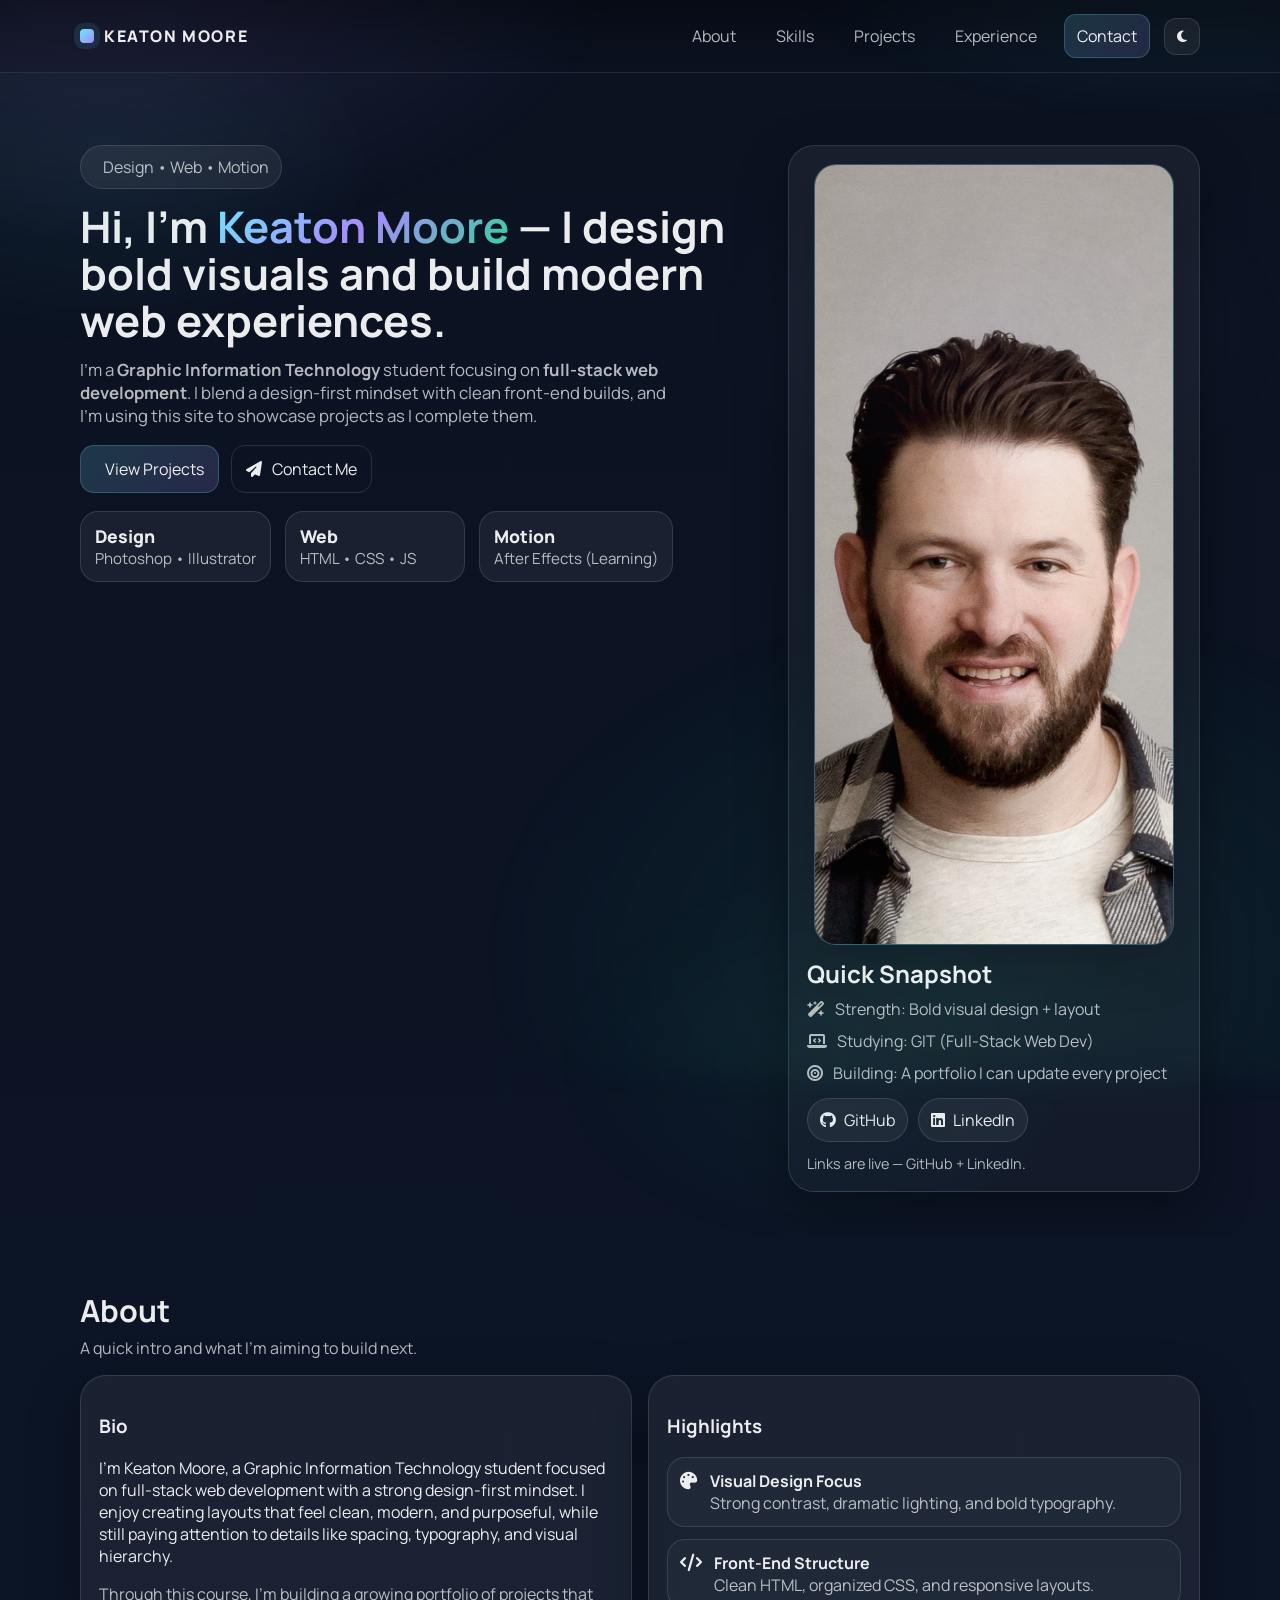
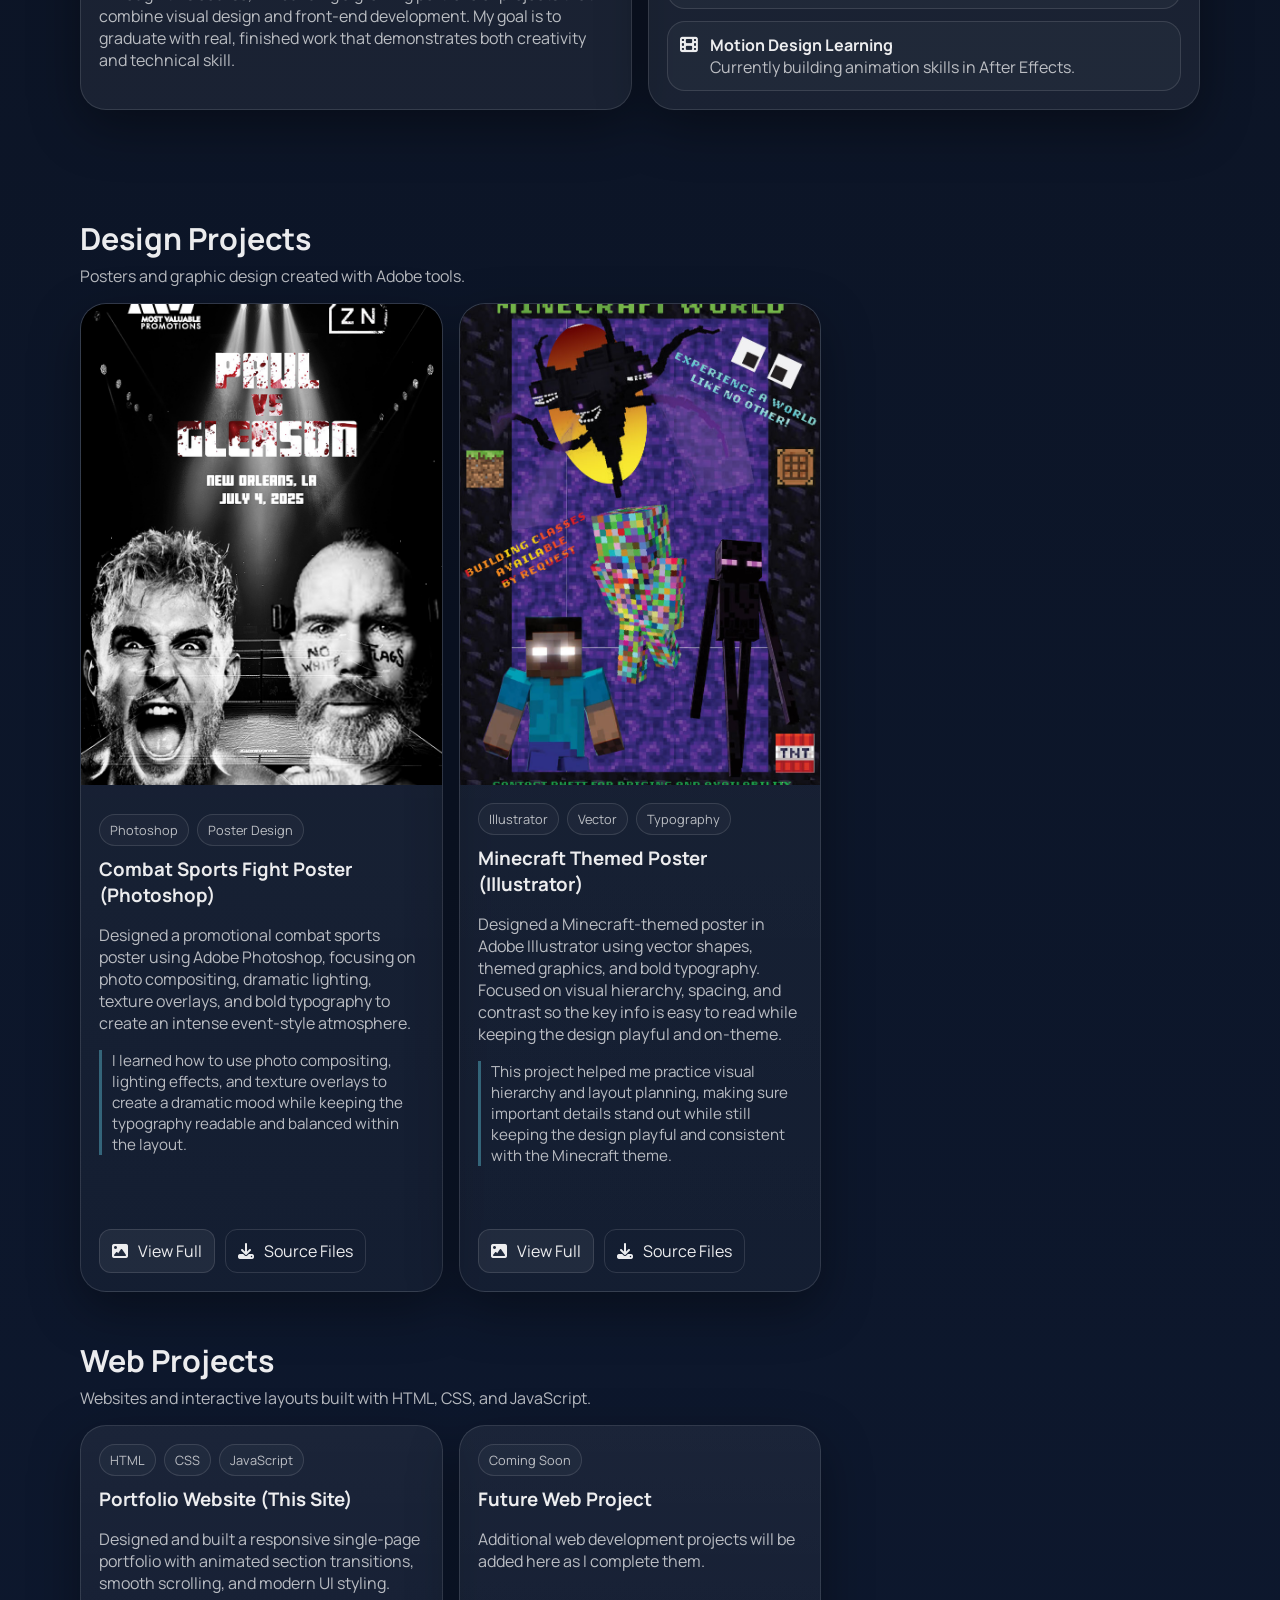
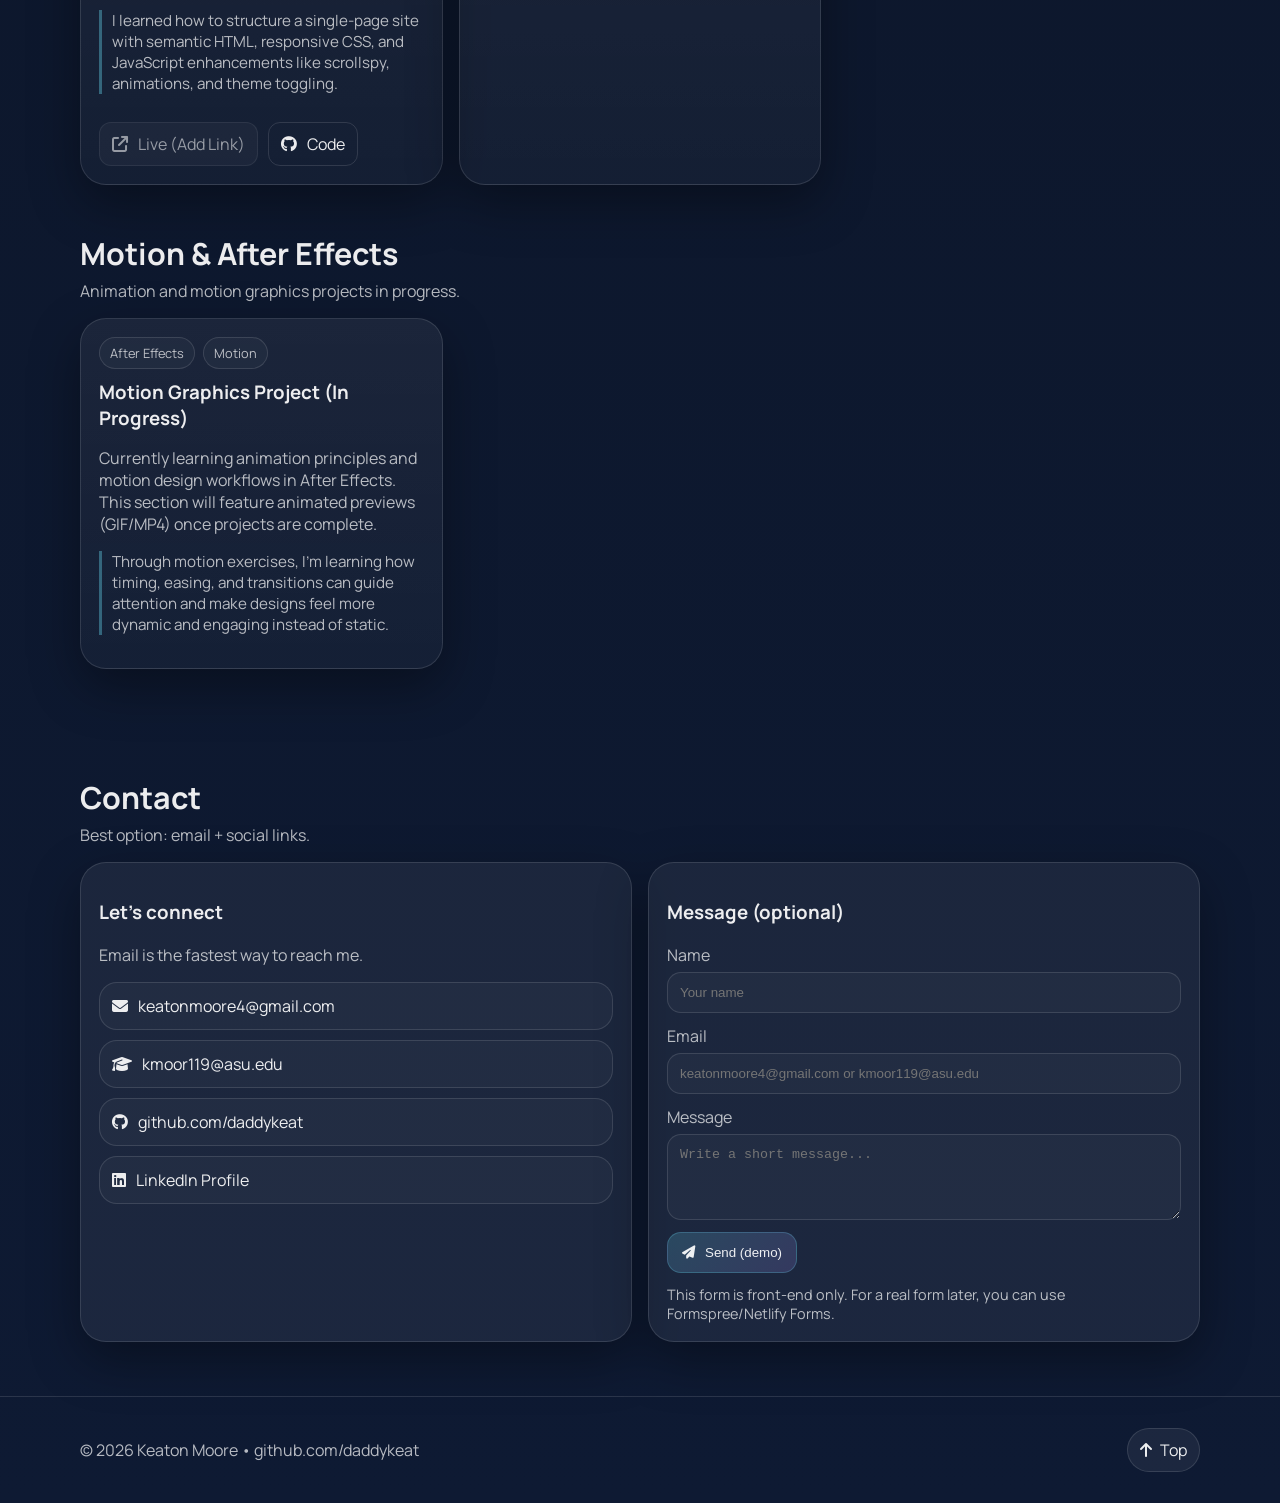
==== commit 187f08b0: "chore: commit all changes" ====
--- a/index.html
+++ b/index.html
@@ -3,7 +3,7 @@
 <head>
   <meta charset="utf-8" />
   <meta name="viewport" content="width=device-width, initial-scale=1" />
-  <meta name="description" content="<meta name="description" content="Keaton Moore — Graphic Information Technology student focused on full-stack web development, visual design, and motion fundamentals. Portfolio featuring Photoshop, InDesign, Illustrator, and web projects." />
+  <meta name="description" content="Keaton Moore — Graphic Information Technology student focused on full-stack web development, visual design, and motion fundamentals. Portfolio featuring Photoshop, Illustrator, and web projects." />
 
   <title>Keaton Moore | Portfolio</title>
 
@@ -19,10 +19,7 @@
 </head>
 
 <body>
-  <!-- Skip link for accessibility -->
   <a class="skip-link" href="#main">Skip to content</a>
-
-  <!-- Parallax background layer -->
   <div class="parallax-layer" aria-hidden="true"></div>
 
   <header class="site-header" id="top">
@@ -52,14 +49,12 @@
   </header>
 
   <main id="main">
+
     <!-- HERO -->
     <section class="hero">
       <div class="container hero-grid">
         <div class="hero-copy reveal delay-1">
-          <p class="eyebrow">
-            <i class="fa-solid fa-sparkles"></i>
-            Design • Web • Motion
-          </p>
+          <p class="eyebrow"><i class="fa-solid fa-sparkles"></i> Design • Web • Motion</p>
 
           <h1>
             Hi, I’m <span class="grad">Keaton Moore</span> —
@@ -73,18 +68,14 @@
           </p>
 
           <div class="hero-cta">
-            <a class="btn primary" href="#projects">
-              <i class="fa-solid fa-grid-2"></i> View Projects
-            </a>
-            <a class="btn ghost" href="#contact">
-              <i class="fa-solid fa-paper-plane"></i> Contact Me
-            </a>
+            <a class="btn primary" href="#projects"><i class="fa-solid fa-grid-2"></i> View Projects</a>
+            <a class="btn ghost" href="#contact"><i class="fa-solid fa-paper-plane"></i> Contact Me</a>
           </div>
 
           <div class="hero-metrics">
             <div class="metric">
               <div class="metric-num">Design</div>
-              <div class="metric-label">Photoshop • InDesign • Illustrator</div>
+              <div class="metric-label">Photoshop • Illustrator</div>
             </div>
             <div class="metric">
               <div class="metric-num">Web</div>
@@ -98,9 +89,11 @@
         </div>
 
         <div class="hero-card reveal delay-2">
-          <div class="avatar" aria-hidden="true">
-            <i class="fa-solid fa-user-astronaut"></i>
-          </div>
+          <!-- ✅ Headshot added (assets/keaton-headshot.jpeg) -->
+          <div class="profile-photo">
+            <img src="assets/keaton-headshot.jpeg" alt="Portrait of Keaton Moore" />
+          </div>
+
           <h2 class="card-title">Quick Snapshot</h2>
           <ul class="quick-list">
             <li><i class="fa-solid fa-wand-magic-sparkles"></i> Strength: Bold visual design + layout</li>
@@ -115,12 +108,9 @@
               <i class="fa-brands fa-linkedin"></i> LinkedIn
             </a>
           </div>
-          <p class="fineprint">
-            Replace the links with your real profiles.
-          </p>
-        </div>
-      </div>
-
+          <p class="fineprint">Links are live — GitHub + LinkedIn.</p>
+        </div>
+      </div>
       <div class="hero-bg" aria-hidden="true"></div>
     </section>
 
@@ -148,8 +138,6 @@
 
           <div class="panel reveal delay-3">
             <h3>Highlights</h3>
-
-            <!-- Custom Highlights -->
             <div class="highlights">
               <div class="highlight">
                 <i class="fa-solid fa-palette"></i>
@@ -158,7 +146,6 @@
                   <div class="muted">Strong contrast, dramatic lighting, and bold typography.</div>
                 </div>
               </div>
-
               <div class="highlight">
                 <i class="fa-solid fa-code"></i>
                 <div>
@@ -166,7 +153,6 @@
                   <div class="muted">Clean HTML, organized CSS, and responsive layouts.</div>
                 </div>
               </div>
-
               <div class="highlight">
                 <i class="fa-solid fa-film"></i>
                 <div>
@@ -175,68 +161,6 @@
                 </div>
               </div>
             </div>
-
-          </div>
-        </div>
-      </div>
-    </section>
-
-    <!-- SKILLS -->
-    <section class="section alt" id="skills">
-      <div class="container">
-        <div class="section-head reveal delay-1">
-          <h2>Skills</h2>
-          <p class="muted">Tools I use and what I’m practicing right now.</p>
-        </div>
-
-        <div class="skills-grid">
-          <div class="panel reveal delay-2">
-            <h3><i class="fa-solid fa-code"></i> Front-End</h3>
-            <div class="badges">
-              <span class="badge"><i class="fa-brands fa-html5"></i> HTML</span>
-              <span class="badge"><i class="fa-brands fa-css3-alt"></i> CSS</span>
-              <span class="badge"><i class="fa-brands fa-js"></i> JavaScript</span>
-              <span class="badge"><i class="fa-solid fa-mobile-screen"></i> Responsive Design</span>
-              <span class="badge"><i class="fa-solid fa-universal-access"></i> Accessibility</span>
-            </div>
-            <ul class="bullets">
-              <li>Semantic HTML structure for accessibility</li>
-              <li>CSS Flexbox and Grid for responsive layouts</li>
-              <li>Component-style styling with reusable classes</li>
-            </ul>
-          </div>
-
-          <div class="panel reveal delay-3">
-            <h3><i class="fa-solid fa-pen-nib"></i> Design</h3>
-            <div class="badges">
-              <span class="badge">Photoshop</span>
-              <span class="badge">InDesign</span>
-              <span class="badge">Illustrator</span>
-              <span class="badge"><i class="fa-solid fa-film"></i> After Effects (Motion Basics)</span>
-            </div>
-            <ul class="bullets">
-              <li>Typography, composition, and visual hierarchy</li>
-              <li>Print-ready layout formatting in InDesign</li>
-              <li>Vector graphics + clean asset workflows</li>
-            </ul>
-          </div>
-
-          <div class="panel reveal delay-2">
-            <h3><i class="fa-solid fa-wand-magic-sparkles"></i> AI Workflow</h3>
-            <ul class="bullets">
-              <li>Rapid layout prototyping and design exploration</li>
-              <li>CSS refinement and debugging assistance</li>
-              <li>Improving readability and code organization</li>
-            </ul>
-          </div>
-
-          <div class="panel reveal delay-3">
-            <h3><i class="fa-solid fa-people-group"></i> Professional</h3>
-            <ul class="bullets">
-              <li>Project planning and milestone tracking</li>
-              <li>Iterative design based on feedback</li>
-              <li>Clear written and visual communication</li>
-            </ul>
           </div>
         </div>
       </div>
@@ -245,166 +169,129 @@
     <!-- PROJECTS -->
     <section class="section" id="projects">
       <div class="container">
+
         <div class="section-head reveal delay-1">
-          <h2>Projects</h2>
-          <p class="muted">Filters below let you browse by category and tool.</p>
-        </div>
-
-        <!-- Category Filters -->
-        <div class="project-filters reveal delay-2" role="tablist" aria-label="Project filters">
-          <button class="filter-btn active" data-filter="all" type="button">All</button>
-          <button class="filter-btn" data-filter="design" type="button">Design</button>
-          <button class="filter-btn" data-filter="web" type="button">Web</button>
-          <button class="filter-btn" data-filter="motion" type="button">Motion</button>
-        </div>
-
-        <!-- Active Filter Pills -->
-        <div class="filter-status reveal delay-3" aria-live="polite">
-          <span class="muted">Active filters:</span>
-
-          <button class="filter-pill" id="pillCategory" type="button" hidden>
-            <span class="pill-text"></span>
-            <i class="fa-solid fa-xmark"></i>
-          </button>
-
-          <button class="filter-pill" id="pillTool" type="button" hidden>
-            <span class="pill-text"></span>
-            <i class="fa-solid fa-xmark"></i>
-          </button>
-
-          <button class="filter-clear muted" type="button" hidden>Clear all</button>
-        </div>
-
-        <!-- Project Cards -->
+          <h2>Design Projects</h2>
+          <p class="muted">Posters and graphic design created with Adobe tools.</p>
+        </div>
+
         <div class="cards">
 
-          <!-- Project 1: Design (with image + tool tags) -->
-          <article class="card reveal project-featured"
-            data-category="design"
-            data-tools="photoshop indesign illustrator poster">
-
+          <article class="card reveal project-featured">
             <div class="project-image">
               <img src="assets/fight-poster.JPG" alt="Combat sports fight poster design by Keaton Moore">
             </div>
-
-            <div class="card-top">
-              <div class="tag-row">
-                <button class="tag tag-btn" data-tool="photoshop" type="button">Photoshop</button>
-                <button class="tag tag-btn" data-tool="indesign" type="button">InDesign</button>
-                <button class="tag tag-btn" data-tool="illustrator" type="button">Illustrator</button>
-                <button class="tag tag-btn" data-tool="poster" type="button">Poster Design</button>
-              </div>
-
-              <h3>Combat Sports Fight Poster</h3>
+            <div class="card-top">
+              <div class="tag-row"><span class="tag">Photoshop</span><span class="tag">Poster Design</span></div>
+              <h3>Combat Sports Fight Poster (Photoshop)</h3>
               <p class="muted">
-                Designed a promotional fight poster using Photoshop for photo compositing and visual effects,
-                and InDesign for layout and final print-ready formatting. Vector graphics and typography concepts
-                were also developed using Illustrator techniques, creating a bold, professional event-style design.
-              </p>
-            </div>
-
+                Designed a promotional combat sports poster using Adobe Photoshop, focusing on photo compositing,
+                dramatic lighting, texture overlays, and bold typography to create an intense event-style atmosphere.
+              </p>
+              <p class="learned">
+                I learned how to use photo compositing, lighting effects, and texture overlays to create a dramatic mood
+                while keeping the typography readable and balanced within the layout.
+              </p>
+            </div>
             <div class="card-bottom">
               <a class="btn small" href="assets/fight-poster.JPG" target="_blank" rel="noreferrer">
                 <i class="fa-solid fa-image"></i> View Full
               </a>
-              <a class="btn small ghost" href="#">
-                <i class="fa-solid fa-file"></i> Source Files
-              </a>
-            </div>
-          </article>
-
-          <!-- Project 2: Web placeholder -->
-          <article class="card reveal"
-            data-category="web"
-            data-tools="html css javascript">
-
-            <div class="card-top">
-              <div class="tag-row">
-                <button class="tag tag-btn" data-tool="html" type="button">HTML</button>
-                <button class="tag tag-btn" data-tool="css" type="button">CSS</button>
-                <button class="tag tag-btn" data-tool="javascript" type="button">JavaScript</button>
-              </div>
-
-              <h3>Project Two (Coming Soon)</h3>
+              <a class="btn small ghost" href="assets/fight-poster-source.zip" download>
+                <i class="fa-solid fa-download"></i> Source Files
+              </a>
+            </div>
+          </article>
+
+          <article class="card reveal project-featured">
+            <div class="project-image">
+              <img src="assets/minecraft-poster.jpg" alt="Minecraft themed vector poster design by Keaton Moore created in Adobe Illustrator">
+            </div>
+            <div class="card-top">
+              <div class="tag-row"><span class="tag">Illustrator</span><span class="tag">Vector</span><span class="tag">Typography</span></div>
+              <h3>Minecraft Themed Poster (Illustrator)</h3>
               <p class="muted">
-                In progress — I’ll add a live link, screenshots, and a short breakdown once it’s complete.
-              </p>
-            </div>
-
+                Designed a Minecraft-themed poster in Adobe Illustrator using vector shapes, themed graphics,
+                and bold typography. Focused on visual hierarchy, spacing, and contrast so the key info is easy
+                to read while keeping the design playful and on-theme.
+              </p>
+              <p class="learned">
+                This project helped me practice visual hierarchy and layout planning, making sure important details stand out
+                while still keeping the design playful and consistent with the Minecraft theme.
+              </p>
+            </div>
             <div class="card-bottom">
-              <a class="btn small" href="#">
-                <i class="fa-solid fa-arrow-up-right-from-square"></i> Live
-              </a>
-              <a class="btn small ghost" href="#">
+              <a class="btn small" href="assets/minecraft-poster.jpg" target="_blank" rel="noreferrer">
+                <i class="fa-solid fa-image"></i> View Full
+              </a>
+              <a class="btn small ghost" href="assets/minecraft-poster-source.zip" download>
+                <i class="fa-solid fa-download"></i> Source Files
+              </a>
+            </div>
+          </article>
+
+        </div>
+
+        <div class="section-head reveal delay-2" style="margin-top:48px;">
+          <h2>Web Projects</h2>
+          <p class="muted">Websites and interactive layouts built with HTML, CSS, and JavaScript.</p>
+        </div>
+
+        <div class="cards">
+          <article class="card reveal">
+            <div class="card-top">
+              <div class="tag-row"><span class="tag">HTML</span><span class="tag">CSS</span><span class="tag">JavaScript</span></div>
+              <h3>Portfolio Website (This Site)</h3>
+              <p class="muted">
+                Designed and built a responsive single-page portfolio with animated section transitions,
+                smooth scrolling, and modern UI styling.
+              </p>
+              <p class="learned">
+                I learned how to structure a single-page site with semantic HTML, responsive CSS, and JavaScript enhancements
+                like scrollspy, animations, and theme toggling.
+              </p>
+            </div>
+            <div class="card-bottom">
+              <a class="btn small" href="javascript:void(0)" aria-disabled="true">
+                <i class="fa-solid fa-arrow-up-right-from-square"></i> Live (Add Link)
+              </a>
+              <a class="btn small ghost" href="https://github.com/daddykeat" target="_blank" rel="noreferrer">
                 <i class="fa-brands fa-github"></i> Code
               </a>
             </div>
           </article>
 
-          <!-- Project 3: Motion placeholder -->
-          <article class="card reveal"
-            data-category="motion"
-            data-tools="aftereffects motion">
-
-            <div class="card-top">
-              <div class="tag-row">
-                <button class="tag tag-btn" data-tool="aftereffects" type="button">After Effects</button>
-                <button class="tag tag-btn" data-tool="motion" type="button">Motion</button>
-              </div>
-
-              <h3>Project Three (Coming Soon)</h3>
+          <article class="card reveal">
+            <div class="card-top">
+              <div class="tag-row"><span class="tag">Coming Soon</span></div>
+              <h3>Future Web Project</h3>
+              <p class="muted">Additional web development projects will be added here as I complete them.</p>
+            </div>
+          </article>
+        </div>
+
+        <div class="section-head reveal delay-3" style="margin-top:48px;">
+          <h2>Motion & After Effects</h2>
+          <p class="muted">Animation and motion graphics projects in progress.</p>
+        </div>
+
+        <div class="cards">
+          <article class="card reveal">
+            <div class="card-top">
+              <div class="tag-row"><span class="tag">After Effects</span><span class="tag">Motion</span></div>
+              <h3>Motion Graphics Project (In Progress)</h3>
               <p class="muted">
-                Next up — this slot will feature a motion project with a preview (GIF/MP4), tools used, and what I learned.
-              </p>
-            </div>
-
-            <div class="card-bottom">
-              <a class="btn small" href="#">
-                <i class="fa-solid fa-arrow-up-right-from-square"></i> Live
-              </a>
-              <a class="btn small ghost" href="#">
-                <i class="fa-brands fa-github"></i> Files
-              </a>
-            </div>
-          </article>
-
-        </div>
-      </div>
-    </section>
-
-    <!-- EXPERIENCE -->
-    <section class="section alt" id="experience">
-      <div class="container">
-        <div class="section-head reveal delay-1">
-          <h2>Experience</h2>
-          <p class="muted">Short timeline items that make the portfolio feel “real.”</p>
-        </div>
-
-        <div class="timeline reveal delay-2">
-          <div class="t-item">
-            <div class="t-dot"></div>
-            <div class="t-content">
-              <div class="t-top">
-                <strong>Graphic Information Technology (Student)</strong>
-                <span class="muted">2025–Present</span>
-              </div>
-              <p class="muted">
-                Building skills in web development, design workflows, and motion fundamentals while shipping projects.
-              </p>
-            </div>
-          </div>
-
-          <div class="t-item">
-            <div class="t-dot"></div>
-            <div class="t-content">
-              <div class="t-top">
-                <strong>Portfolio Development</strong>
-                <span class="muted">2026</span>
-              </div>
-              <p class="muted">Continuously adding projects and improving UI/UX polish.</p>
-            </div>
-          </div>
-        </div>
+                Currently learning animation principles and motion design workflows in After Effects.
+                This section will feature animated previews (GIF/MP4) once projects are complete.
+              </p>
+              <p class="learned">
+                Through motion exercises, I’m learning how timing, easing, and transitions can guide attention and make
+                designs feel more dynamic and engaging instead of static.
+              </p>
+            </div>
+          </article>
+        </div>
+
       </div>
     </section>
 
@@ -419,29 +306,16 @@
         <div class="contact-grid">
           <div class="panel reveal delay-2">
             <h3>Let’s connect</h3>
-            <p class="muted">
-              Add your real links. Keep it professional and simple.
-            </p>
-
+            <p class="muted">Email is the fastest way to reach me.</p>
             <div class="contact-links">
-             <a class="contact-link" href="mailto:keatonmoore4@gmail.com">
-               <i class="fa-solid fa-envelope"></i> keatonmoore4@gmail.com
-             </a>
-
-             <a class="contact-link" href="mailto:kmoor119@asu.edu">
-               <i class="fa-solid fa-graduation-cap"></i> kmoor119@asu.edu
-             </a>
-
-             <a class="contact-link" href="https://github.com/daddykeat" target="_blank" rel="noreferrer">
-               <i class="fa-brands fa-github"></i> github.com/daddykeat
-             </a>
-
-             <a class="contact-link" href="https://www.linkedin.com/in/keaton-moore-aa672b357/" target="_blank" rel="noreferrer">
-               <i class="fa-brands fa-linkedin"></i> LinkedIn Profile
-             </a>
-           </div>
-           </div>
-
+              <a class="contact-link" href="mailto:keatonmoore4@gmail.com"><i class="fa-solid fa-envelope"></i> keatonmoore4@gmail.com</a>
+              <a class="contact-link" href="mailto:kmoor119@asu.edu"><i class="fa-solid fa-graduation-cap"></i> kmoor119@asu.edu</a>
+              <a class="contact-link" href="https://github.com/daddykeat" target="_blank" rel="noreferrer"><i class="fa-brands fa-github"></i> github.com/daddykeat</a>
+              <a class="contact-link" href="https://www.linkedin.com/in/keaton-moore-aa672b357/" target="_blank" rel="noreferrer"><i class="fa-brands fa-linkedin"></i> LinkedIn Profile</a>
+            </div>
+          </div>
+
+          <!-- ✅ Optional message form kept, so your JS + styling still makes sense -->
           <form class="panel reveal delay-3" onsubmit="return false;">
             <h3>Message (optional)</h3>
             <label>
@@ -450,7 +324,7 @@
             </label>
             <label>
               <span class="muted">Email</span>
-              <input type="email" placeholder="you@email.com" autocomplete="email" />
+              <input type="email" placeholder="keatonmoore4@gmail.com or kmoor119@asu.edu" autocomplete="email" />
             </label>
             <label>
               <span class="muted">Message</span>
@@ -460,20 +334,19 @@
               <i class="fa-solid fa-paper-plane"></i> Send (demo)
             </button>
             <p class="fineprint muted">
+              This form is front-end only. For a real form later, you can use Formspree/Netlify Forms.
             </p>
           </form>
+
         </div>
       </div>
     </section>
+
   </main>
 
   <footer class="footer">
     <div class="container footer-inner">
-      <p class="muted">
-  © <span id="year"></span> Keaton Moore •
-  <a href="https://github.com/daddykeat" target="_blank" rel="noreferrer">github.com/daddykeat</a>
-</p>
-
+      <p class="muted">© <span id="year"></span> Keaton Moore • <a href="https://github.com/daddykeat" target="_blank" rel="noreferrer">github.com/daddykeat</a></p>
       <a class="to-top" href="#top"><i class="fa-solid fa-arrow-up"></i> Top</a>
     </div>
   </footer>
@@ -481,3 +354,5 @@
   <script src="script.js"></script>
 </body>
 </html>
+
+
--- a/styles.css
+++ b/styles.css
@@ -140,11 +140,13 @@
   border-radius: 12px;
   border: 1px solid transparent;
   color: var(--muted);
+  transition: background .15s ease, border-color .15s ease, color .15s ease, transform .15s ease;
 }
 .nav-link:hover{
   border-color: var(--border);
   background: var(--panel);
   color: var(--text);
+  transform: translateY(-1px);
 }
 .nav-link.active{
   background: linear-gradient(135deg, rgba(110,231,255,.16), rgba(167,139,250,.16));
@@ -159,6 +161,12 @@
   padding:10px 12px;
   border-radius: 12px;
   cursor:pointer;
+  transition: transform .15s ease, border-color .15s ease, box-shadow .15s ease;
+}
+.theme-toggle:hover{
+  transform: translateY(-1px);
+  border-color: rgba(110,231,255,.28);
+  box-shadow: 0 8px 26px rgba(110,231,255,.10);
 }
 
 /* ----------------------------
@@ -237,10 +245,13 @@
   border: 1px solid var(--border);
   background: var(--panel);
   color: var(--text);
-  box-shadow: none;
-  transition: transform .15s ease, background .15s ease, border-color .15s ease;
-}
-.btn:hover{ transform: translateY(-1px); border-color: rgba(110,231,255,.28); }
+  transition: transform .15s ease, background .15s ease, border-color .15s ease, box-shadow .15s ease;
+}
+.btn:hover{
+  transform: translateY(-1px);
+  border-color: rgba(110,231,255,.28);
+  box-shadow: 0 6px 20px rgba(110,231,255,.12);
+}
 .btn.primary{
   background: linear-gradient(135deg, rgba(110,231,255,.18), rgba(167,139,250,.18));
   border-color: rgba(110,231,255,.22);
@@ -251,6 +262,13 @@
   border-radius: 12px;
 }
 
+/* Disabled link button (placeholder links) */
+.btn[aria-disabled="true"]{
+  opacity: .6;
+  cursor: not-allowed;
+  pointer-events: none;
+}
+
 .hero-metrics{
   display:flex;
   gap: 14px;
@@ -274,15 +292,38 @@
   box-shadow: var(--shadow);
 }
 
-.avatar{
-  width: 64px; height: 64px;
-  border-radius: 18px;
-  display:grid; place-items:center;
-  background: linear-gradient(135deg, rgba(110,231,255,.18), rgba(167,139,250,.18));
+/* ✅ Headshot styles (replaces the astronaut icon block) */
+.profile-photo{
+  width: 100%;
+  max-width: 360px;
+  margin: 0 auto 12px;
+  border-radius: 22px;
+  overflow: hidden;
   border: 1px solid rgba(110,231,255,.20);
-  font-size: 1.6rem;
-  margin-bottom: 12px;
-}
+  background: linear-gradient(135deg, rgba(110,231,255,.14), rgba(167,139,250,.14));
+  box-shadow: 0 18px 50px rgba(0,0,0,.22);
+}
+.profile-photo img{
+  width: 100%;
+  height: auto;
+  object-fit: cover;  
+  display: block;
+  transform: scale(1.02);
+}
+
+.profile-photo{
+  transition: transform .25s ease, border-color .25s ease, box-shadow .25s ease;
+}
+.hero-card:hover .profile-photo{
+  transform: translateY(-2px);
+  border-color: rgba(110,231,255,.32);
+  box-shadow: 0 24px 60px rgba(0,0,0,.28);
+}
+.hero-card:hover .profile-photo img{
+  transform: scale(1.04);
+  transition: transform .35s ease;
+}
+
 
 .card-title{ margin: 8px 0 8px; }
 .quick-list{
@@ -300,6 +341,12 @@
   border:1px solid var(--border);
   background: var(--panel);
   color: var(--text);
+  transition: transform .15s ease, border-color .15s ease, box-shadow .15s ease;
+}
+.pill:hover{
+  transform: translateY(-1px);
+  border-color: rgba(110,231,255,.28);
+  box-shadow: 0 6px 18px rgba(110,231,255,.10);
 }
 
 .fineprint{ color: var(--muted); font-size:.9rem; margin: 12px 0 0; }
@@ -325,6 +372,12 @@
   border-radius: var(--radius2);
   padding: 18px;
   box-shadow: var(--shadow);
+  transition: transform .2s ease, box-shadow .2s ease, border-color .2s ease;
+}
+.panel:hover{
+  transform: translateY(-2px);
+  border-color: rgba(110,231,255,.20);
+  box-shadow: 0 22px 60px rgba(0,0,0,.28);
 }
 
 .about-grid{
@@ -340,6 +393,11 @@
   border-radius: var(--radius);
   border:1px solid var(--border);
   background: rgba(255,255,255,.03);
+  transition: transform .15s ease, border-color .15s ease;
+}
+.highlight:hover{
+  transform: translateY(-2px);
+  border-color: rgba(110,231,255,.20);
 }
 .highlight i{ font-size: 1.1rem; margin-top: 2px; }
 .highlight-title{ font-weight:700; }
@@ -364,84 +422,23 @@
   background: rgba(255,255,255,.03);
   color: var(--text);
   font-size: .95rem;
+  transition: transform .15s ease, border-color .15s ease;
+}
+.badge:hover{
+  transform: translateY(-1px);
+  border-color: rgba(110,231,255,.20);
 }
 
 .bullets{ margin: 10px 0 0; color: var(--muted); }
 .bullets li{ margin: 8px 0; }
 
 /* ----------------------------
-   PROJECTS + FILTERS
----------------------------- */
-.project-filters{
-  display:flex;
-  gap: 10px;
-  flex-wrap:wrap;
-  margin: 12px 0 12px;
-}
-
-.filter-btn{
-  padding: 10px 14px;
-  border-radius: 999px;
-  border: 1px solid var(--border);
-  background: var(--panel);
-  color: var(--muted);
-  cursor: pointer;
-  transition: all .2s ease;
-}
-
-.filter-btn:hover{
-  color: var(--text);
-  border-color: rgba(110,231,255,.35);
-}
-
-.filter-btn.active{
-  color: var(--text);
-  background: linear-gradient(135deg, rgba(110,231,255,.22), rgba(167,139,250,.22));
-  border-color: rgba(110,231,255,.35);
-}
-
-/* Active filter pills */
-.filter-status{
-  display:flex;
-  align-items:center;
-  gap: 10px;
-  margin: 0 0 18px;
-  flex-wrap: wrap;
-}
-
-.filter-pill{
-  display:inline-flex;
-  align-items:center;
-  gap: 10px;
-  padding: 8px 12px;
-  border-radius: 999px;
-  border: 1px solid rgba(110,231,255,.30);
-  background: linear-gradient(135deg, rgba(110,231,255,.14), rgba(167,139,250,.14));
-  color: var(--text);
-  cursor: pointer;
-}
-
-.filter-pill:hover{
-  border-color: rgba(110,231,255,.45);
-}
-
-.filter-clear{
-  border: 1px solid var(--border);
-  background: transparent;
-  padding: 8px 12px;
-  border-radius: 999px;
-  cursor: pointer;
-}
-.filter-clear:hover{
-  border-color: rgba(110,231,255,.35);
-  color: var(--text);
-}
-
+   PROJECT CARDS
+---------------------------- */
 .cards{
   display:grid;
   grid-template-columns: repeat(3, 1fr);
   gap: 16px;
-  position: relative;
 }
 
 .card{
@@ -454,14 +451,12 @@
   flex-direction:column;
   justify-content:space-between;
   min-height: 220px;
-
-  transition: transform .35s cubic-bezier(.2,.9,.2,1), opacity .25s ease;
-  will-change: transform;
-}
-
-/* Hide cards for filtering (removes from layout) */
-.card.hidden{
-  display: none;
+  transition: transform .25s ease, box-shadow .25s ease, border-color .25s ease;
+}
+.card:hover{
+  transform: translateY(-4px);
+  border-color: rgba(110,231,255,.20);
+  box-shadow: 0 22px 60px rgba(0,0,0,.45);
 }
 
 .tag-row{
@@ -471,7 +466,6 @@
   margin-bottom: 10px;
 }
 
-/* Tag styling (works for button tags) */
 .tag{
   font-size: .8rem;
   color: var(--muted);
@@ -479,22 +473,11 @@
   background: rgba(255,255,255,.03);
   padding: 6px 10px;
   border-radius: 999px;
-}
-
-/* Button behavior for tags */
-.tag-btn{
-  appearance: none;
-  -webkit-appearance: none;
-  cursor: pointer;
-}
-.tag-btn:hover{
-  color: var(--text);
-  border-color: rgba(110,231,255,.35);
-}
-.tag-btn.active{
-  color: var(--text);
-  background: linear-gradient(135deg, rgba(110,231,255,.18), rgba(167,139,250,.18));
-  border-color: rgba(110,231,255,.28);
+  transition: border-color .15s ease, color .15s ease;
+}
+.tag:hover{
+  border-color: rgba(110,231,255,.20);
+  color: var(--text);
 }
 
 .card h3{ margin: 6px 0 6px; }
@@ -504,7 +487,15 @@
   margin-top: 12px;
 }
 
-/* Project image preview (featured card) */
+.learned{
+  margin-top: 8px;
+  font-size: .95rem;
+  color: var(--muted);
+  border-left: 3px solid rgba(110,231,255,.35);
+  padding-left: 10px;
+}
+
+/* Featured project image preview */
 .project-featured{
   padding: 0;
   overflow: hidden;
@@ -587,6 +578,12 @@
   border:1px solid var(--border);
   background: rgba(255,255,255,.03);
   color: var(--text);
+  transition: transform .15s ease, border-color .15s ease, box-shadow .15s ease;
+}
+.contact-link:hover{
+  transform: translateY(-2px);
+  border-color: rgba(110,231,255,.22);
+  box-shadow: 0 14px 34px rgba(0,0,0,.22);
 }
 label{ display:grid; gap: 6px; margin: 12px 0; }
 input, textarea{
@@ -622,10 +619,16 @@
   border-radius: 999px;
   border:1px solid var(--border);
   background: var(--panel);
-}
-
-/* ----------------------------
-   REVEAL ANIMATIONS (Upgraded)
+  transition: transform .15s ease, border-color .15s ease, box-shadow .15s ease;
+}
+.to-top:hover{
+  transform: translateY(-1px);
+  border-color: rgba(110,231,255,.22);
+  box-shadow: 0 10px 28px rgba(0,0,0,.22);
+}
+
+/* ----------------------------
+   REVEAL ANIMATIONS
 ---------------------------- */
 .reveal{
   opacity: 0;
@@ -635,7 +638,6 @@
     opacity .7s ease,
     transform .7s cubic-bezier(.2,.9,.2,1),
     filter .7s ease;
-  will-change: opacity, transform, filter;
 }
 .reveal.in{
   opacity: 1;
@@ -683,4 +685,8 @@
   [data-theme="light"] .nav-links{ background: rgba(255,255,255,.70); }
   .nav-links.open{ display:flex; }
   .nav-link{ width:100%; }
-}
+
+  /* Slightly shorter crop on small screens */
+  .profile-photo img{ height: 220px; }
+}
+
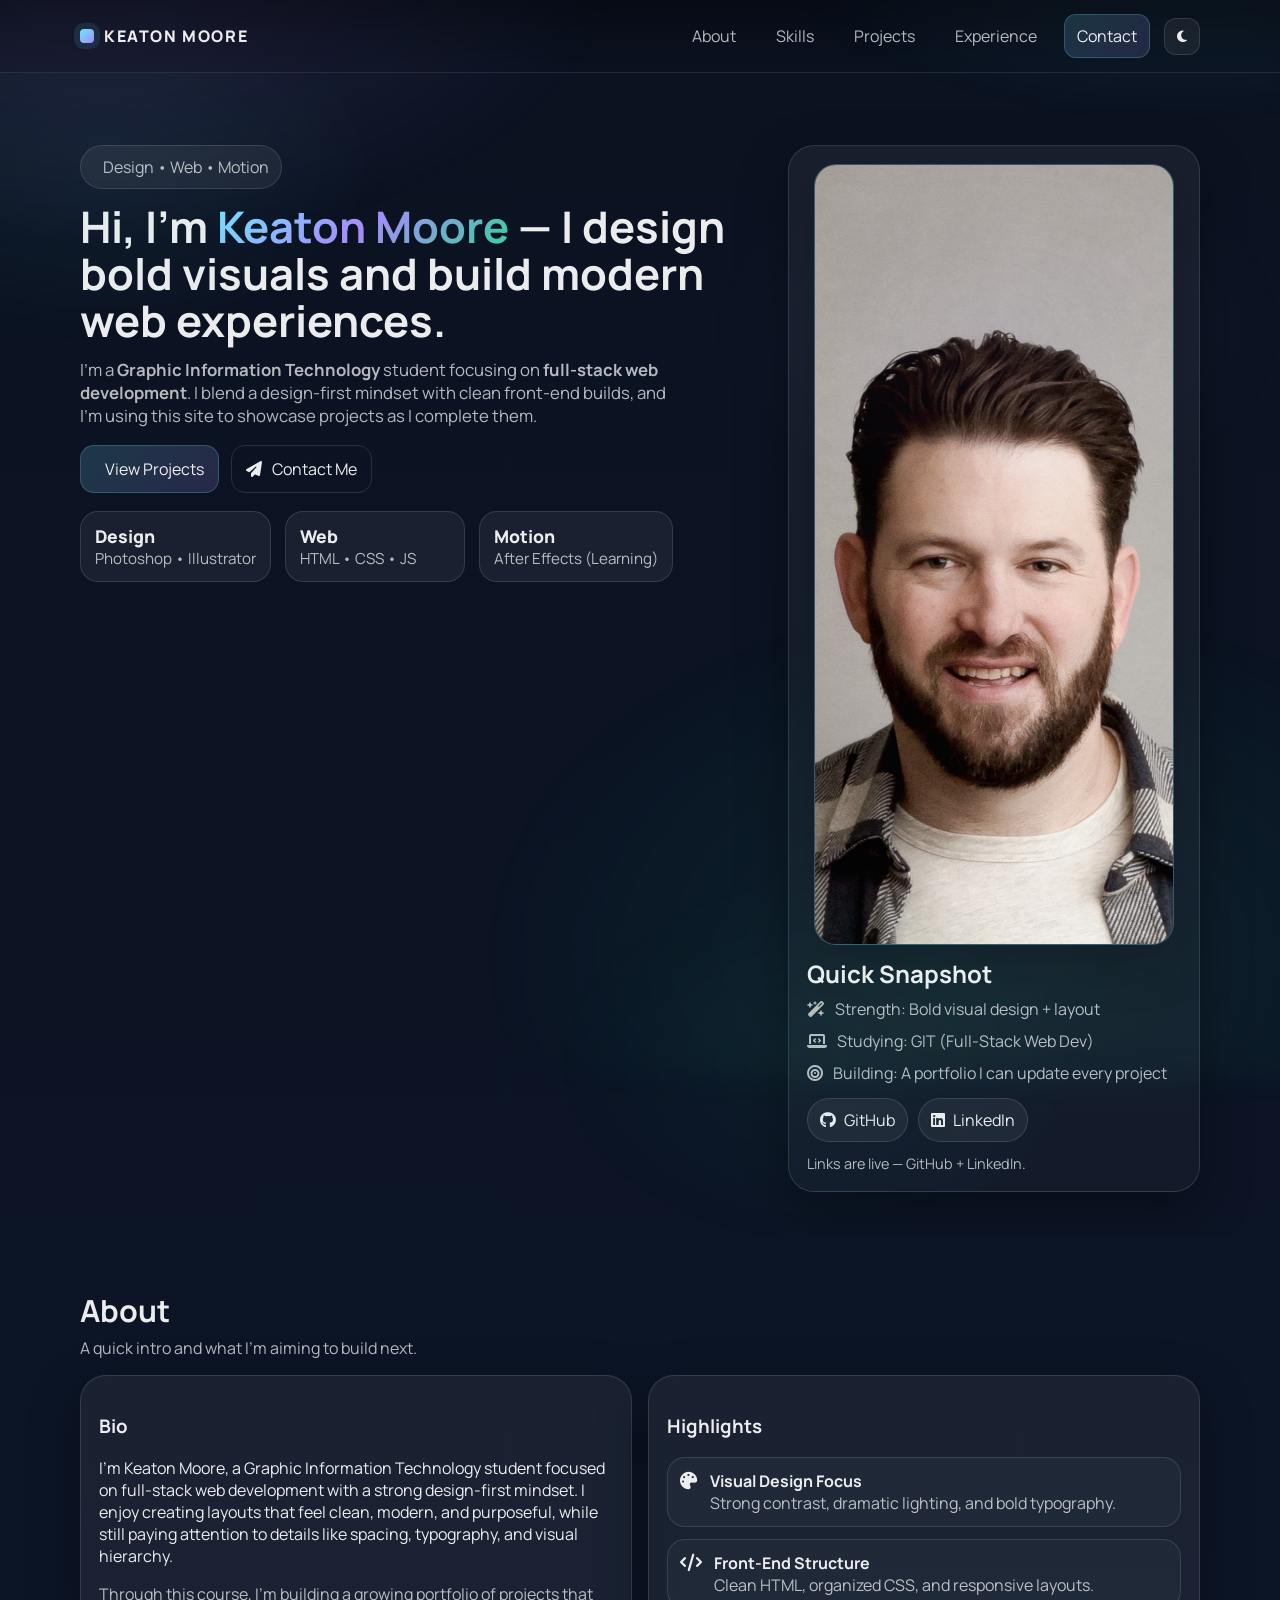
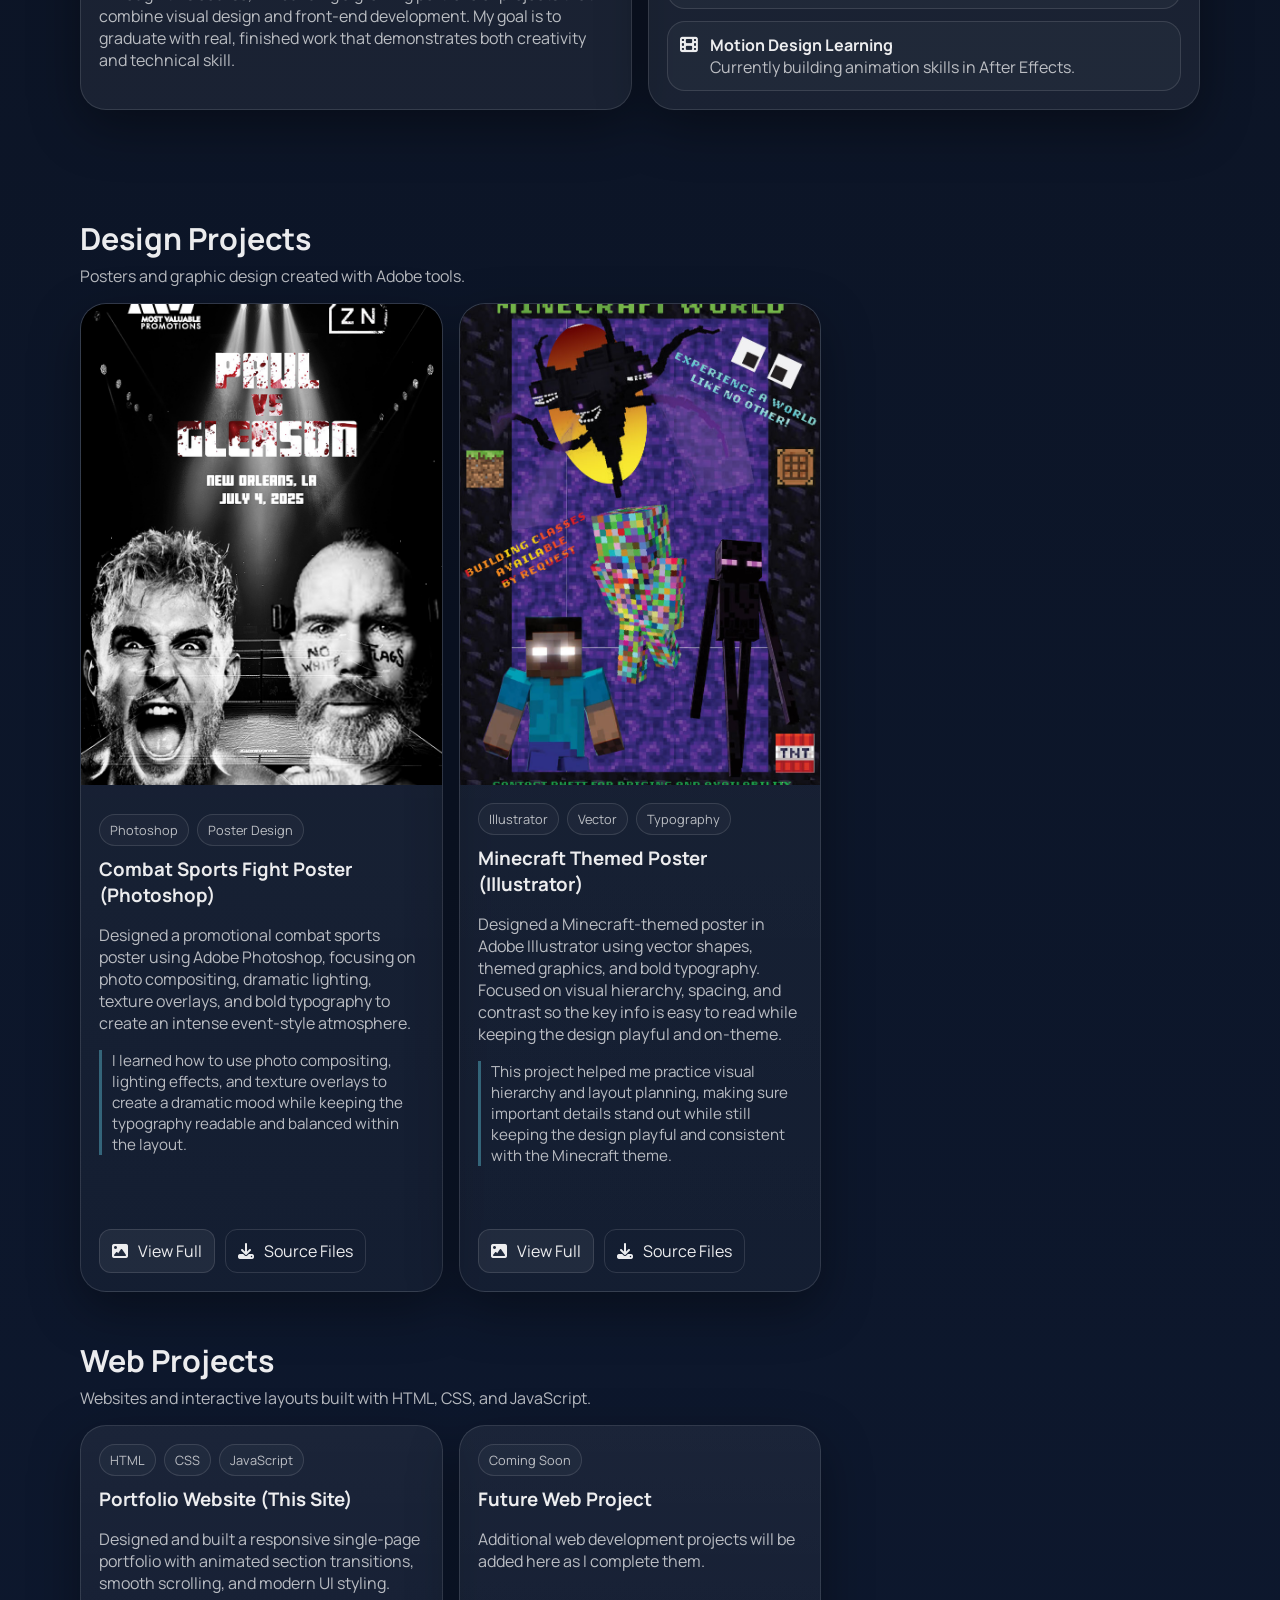
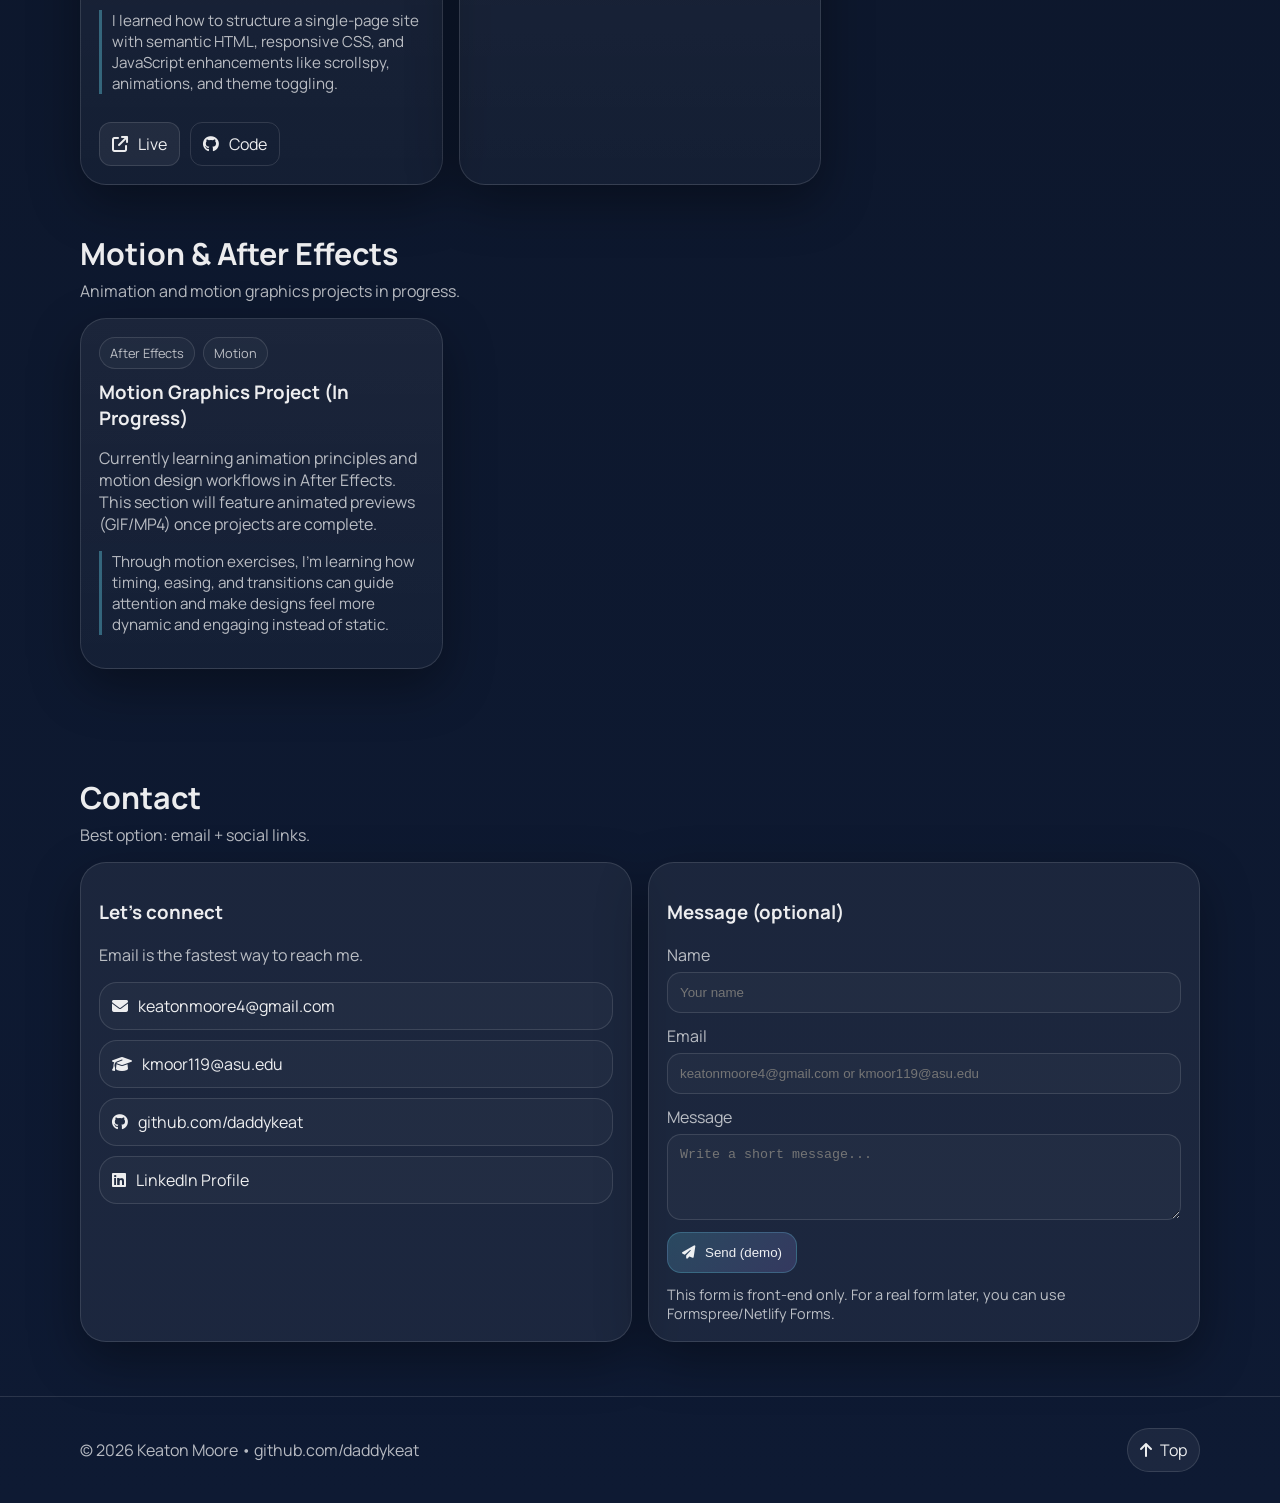
==== commit b1910bf9: "Add live link to portfolio project" ====
--- a/index.html
+++ b/index.html
@@ -252,9 +252,12 @@
               </p>
             </div>
             <div class="card-bottom">
-              <a class="btn small" href="javascript:void(0)" aria-disabled="true">
-                <i class="fa-solid fa-arrow-up-right-from-square"></i> Live (Add Link)
-              </a>
+              <a class="btn small"
+   href="https://daddykeat.github.io/Keaton-Moore-Portfolio-Website/"
+   target="_blank" rel="noreferrer">
+  <i class="fa-solid fa-arrow-up-right-from-square"></i> Live
+</a>
+
               <a class="btn small ghost" href="https://github.com/daddykeat" target="_blank" rel="noreferrer">
                 <i class="fa-brands fa-github"></i> Code
               </a>
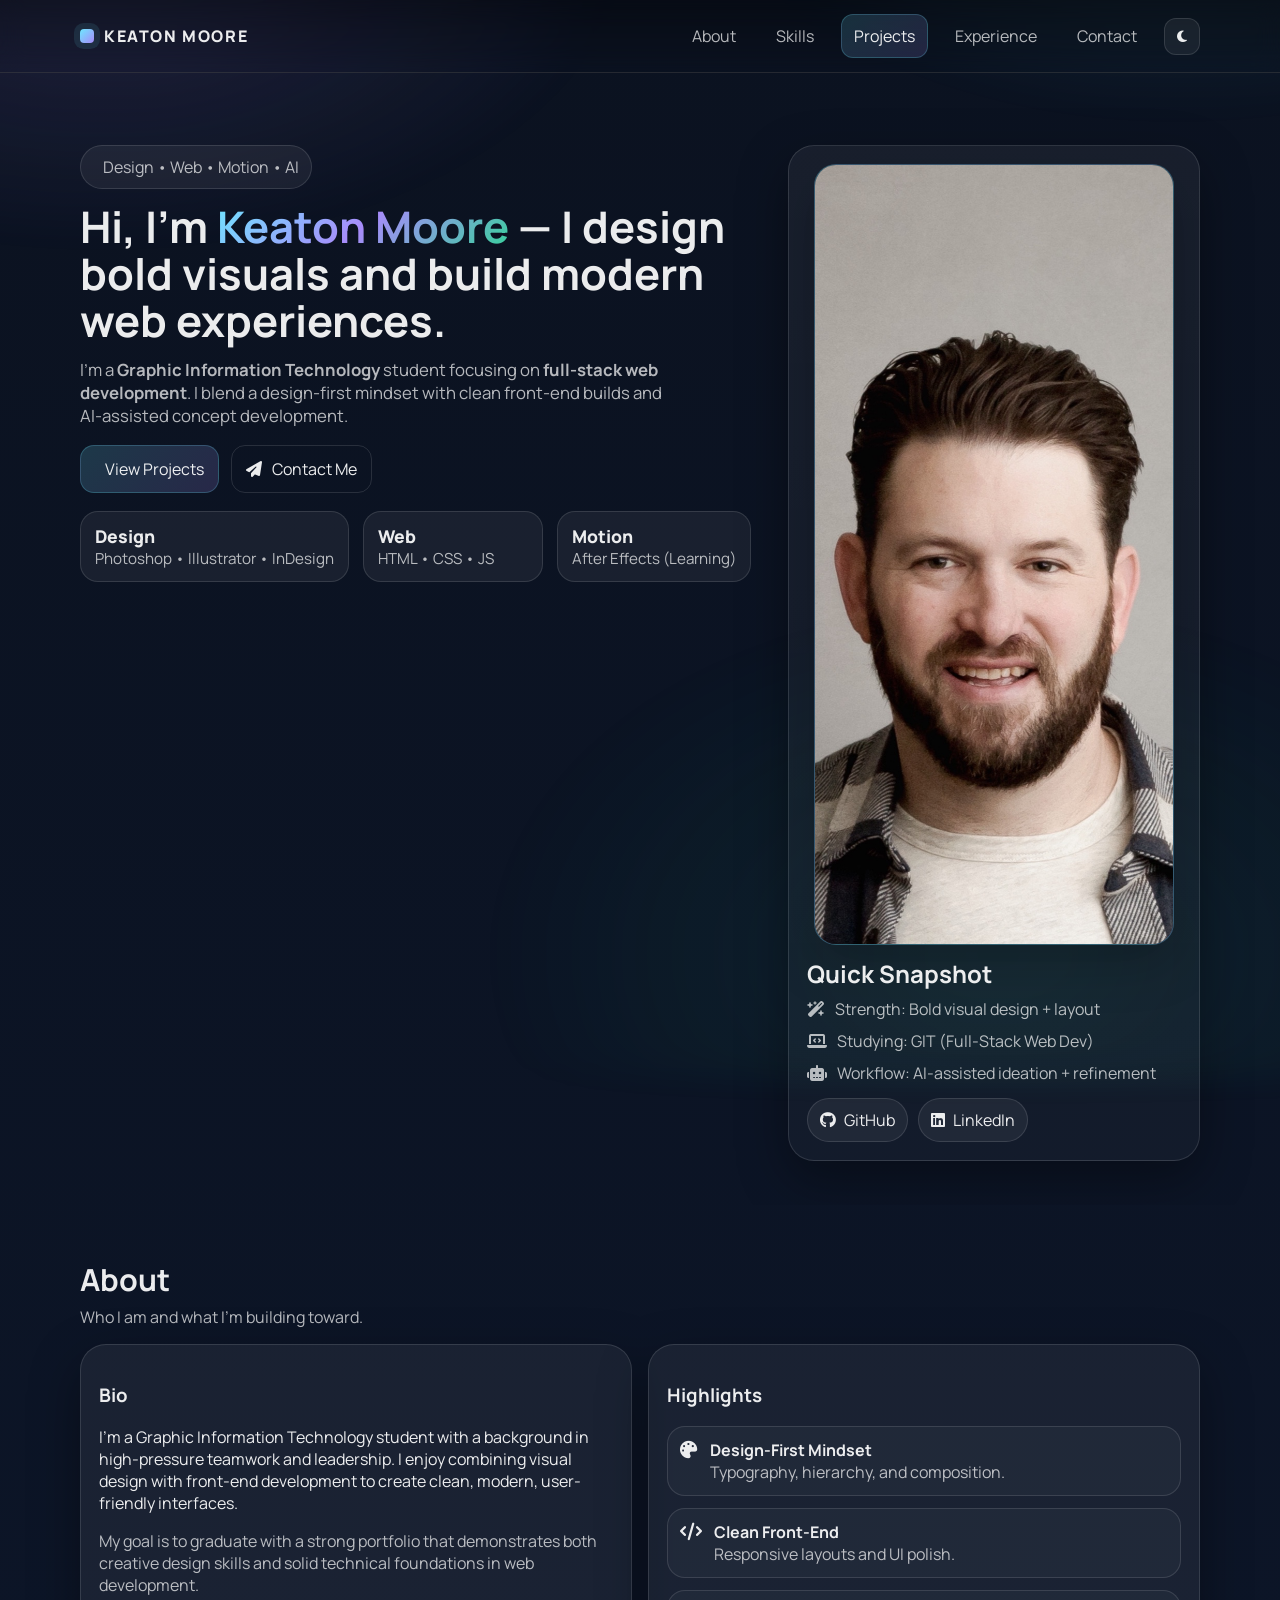
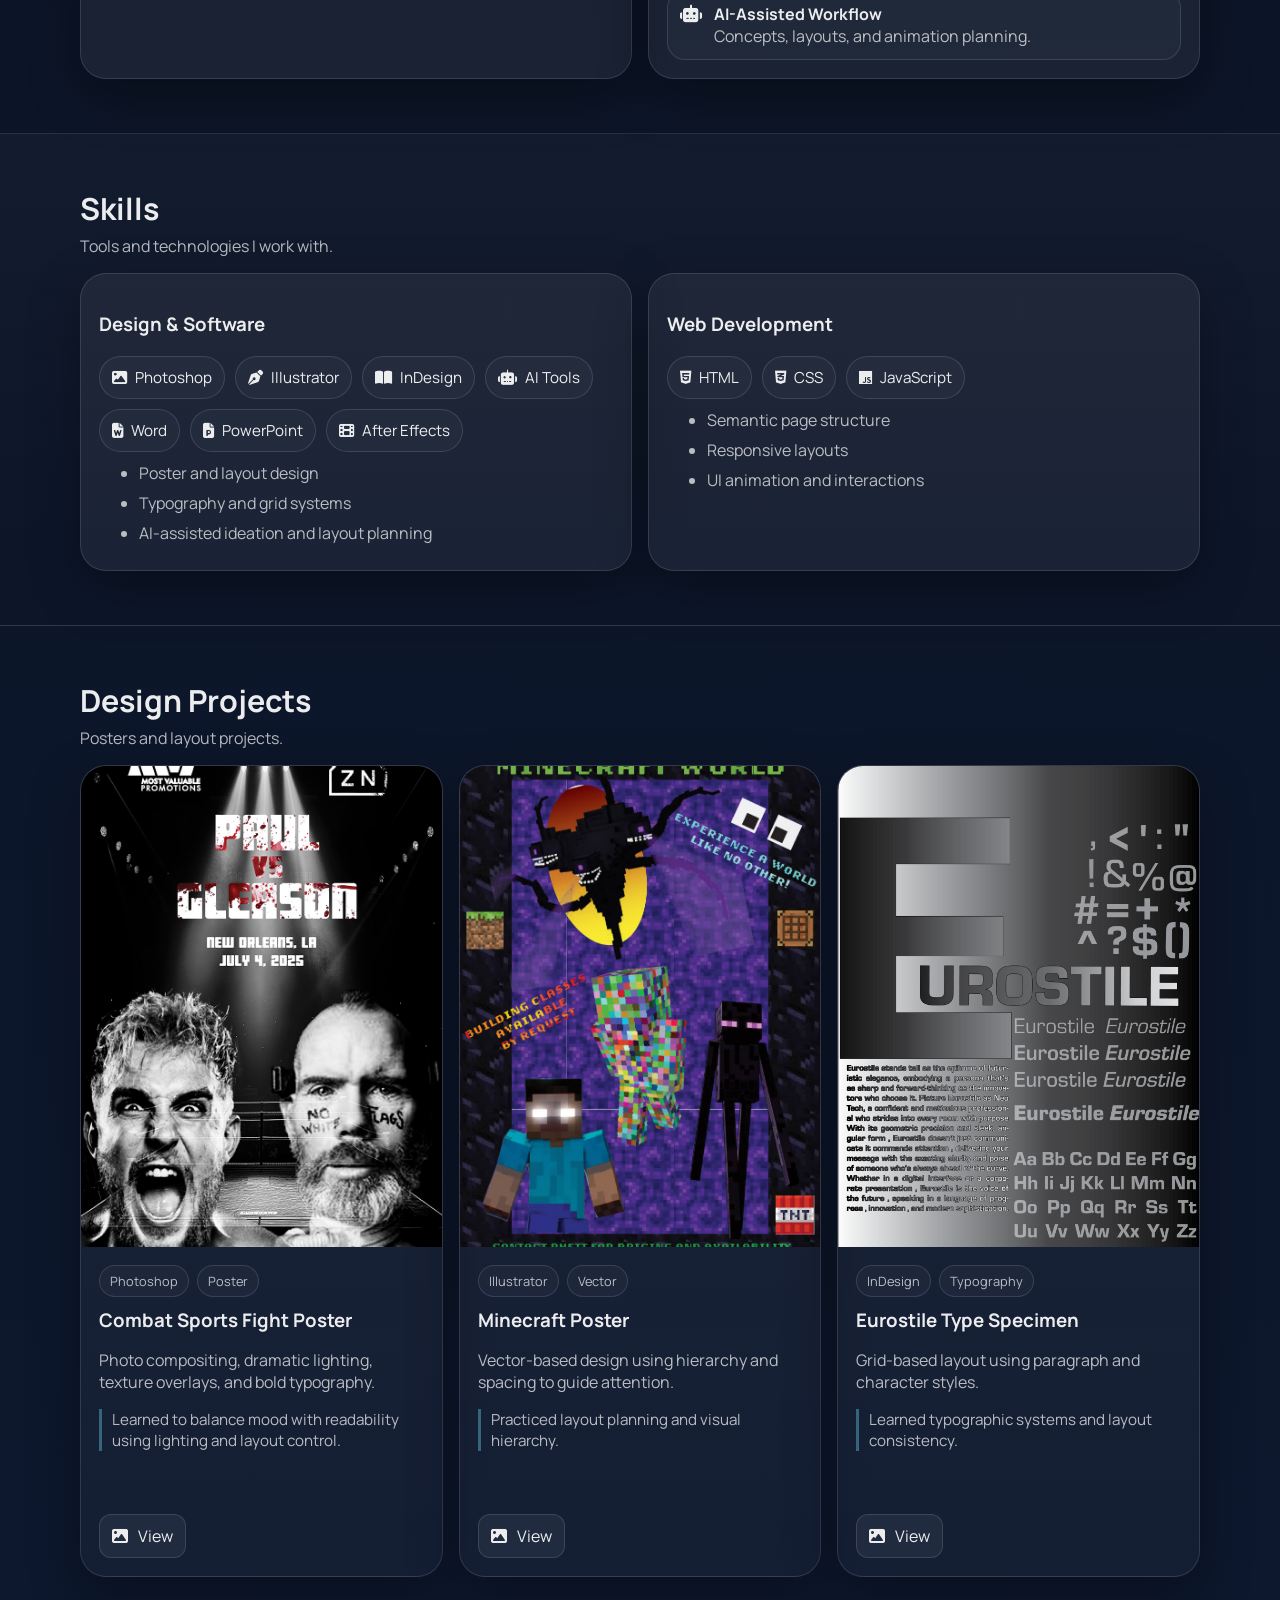
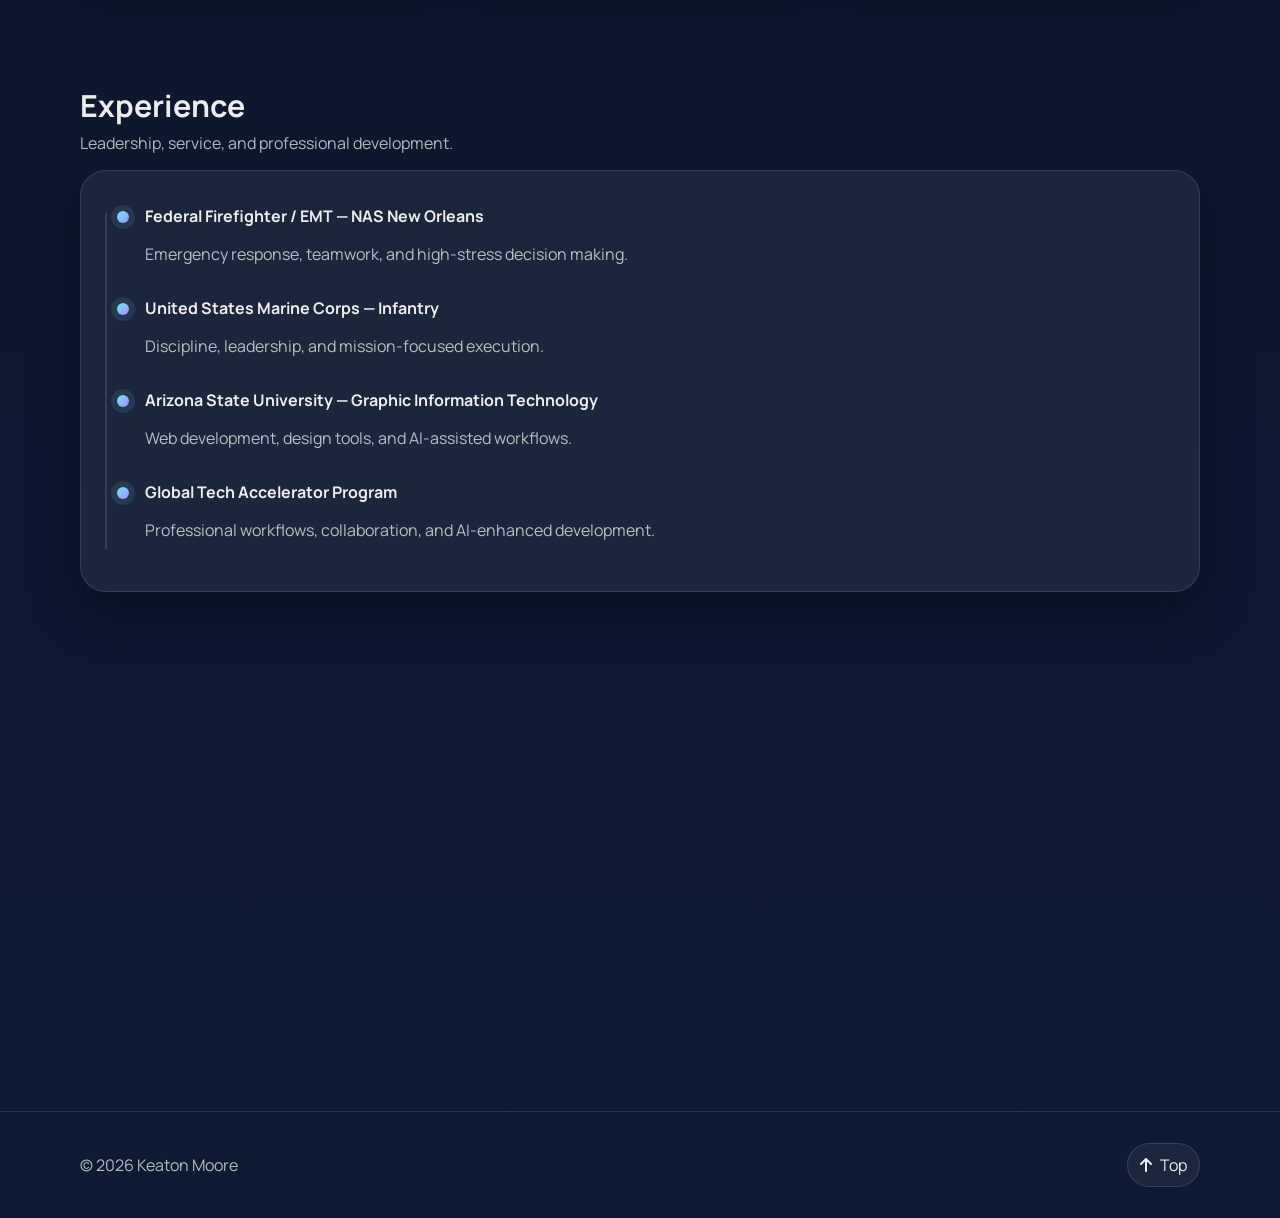
==== commit 05343589: "Add poster asset and update index" ====
--- a/index.html
+++ b/index.html
@@ -3,7 +3,7 @@
 <head>
   <meta charset="utf-8" />
   <meta name="viewport" content="width=device-width, initial-scale=1" />
-  <meta name="description" content="Keaton Moore — Graphic Information Technology student focused on full-stack web development, visual design, and motion fundamentals. Portfolio featuring Photoshop, Illustrator, and web projects." />
+  <meta name="description" content="Keaton Moore — Graphic Information Technology student focused on full-stack web development, visual design, motion fundamentals, and AI-assisted workflows." />
 
   <title>Keaton Moore | Portfolio</title>
 
@@ -12,350 +12,360 @@
   <link rel="preconnect" href="https://fonts.gstatic.com" crossorigin>
   <link href="https://fonts.googleapis.com/css2?family=Manrope:wght@300;400;600;700;800&display=swap" rel="stylesheet">
 
-  <!-- Icons (FontAwesome) -->
+  <!-- Icons -->
   <link rel="stylesheet" href="https://cdnjs.cloudflare.com/ajax/libs/font-awesome/6.5.0/css/all.min.css">
 
   <link rel="stylesheet" href="styles.css" />
 </head>
 
 <body>
-  <a class="skip-link" href="#main">Skip to content</a>
-  <div class="parallax-layer" aria-hidden="true"></div>
-
-  <header class="site-header" id="top">
-    <nav class="nav container" aria-label="Primary">
-      <a class="brand" href="#top" aria-label="Go to top">
-        <span class="brand-mark" aria-hidden="true"></span>
-        <span class="brand-text">KEATON MOORE</span>
-      </a>
-
-      <button class="nav-toggle" aria-expanded="false" aria-controls="navLinks">
-        <span class="sr-only">Open menu</span>
-        <i class="fa-solid fa-bars"></i>
+<a class="skip-link" href="#main">Skip to content</a>
+<div class="parallax-layer" aria-hidden="true"></div>
+
+<header class="site-header" id="top">
+  <nav class="nav container" aria-label="Primary">
+    <a class="brand" href="#top">
+      <span class="brand-mark"></span>
+      <span class="brand-text">KEATON MOORE</span>
+    </a>
+
+    <button class="nav-toggle" aria-expanded="false" aria-controls="navLinks">
+      <span class="sr-only">Open menu</span>
+      <i class="fa-solid fa-bars"></i>
+    </button>
+
+    <div class="nav-links" id="navLinks">
+      <a class="nav-link" href="#about">About</a>
+      <a class="nav-link" href="#skills">Skills</a>
+      <a class="nav-link" href="#projects">Projects</a>
+      <a class="nav-link" href="#experience">Experience</a>
+      <a class="nav-link" href="#contact">Contact</a>
+
+      <button class="theme-toggle" type="button" aria-label="Toggle theme">
+        <i class="fa-solid fa-moon"></i>
       </button>
-
-      <div class="nav-links" id="navLinks">
-        <a class="nav-link" href="#about">About</a>
-        <a class="nav-link" href="#skills">Skills</a>
-        <a class="nav-link" href="#projects">Projects</a>
-        <a class="nav-link" href="#experience">Experience</a>
-        <a class="nav-link" href="#contact">Contact</a>
-
-        <button class="theme-toggle" type="button" aria-label="Toggle theme">
-          <i class="fa-solid fa-moon"></i>
-        </button>
-      </div>
-    </nav>
-  </header>
-
-  <main id="main">
-
-    <!-- HERO -->
-    <section class="hero">
-      <div class="container hero-grid">
-        <div class="hero-copy reveal delay-1">
-          <p class="eyebrow"><i class="fa-solid fa-sparkles"></i> Design • Web • Motion</p>
-
-          <h1>
-            Hi, I’m <span class="grad">Keaton Moore</span> —
-            I design bold visuals and build modern web experiences.
-          </h1>
-
-          <p class="lede">
-            I’m a <strong>Graphic Information Technology</strong> student focusing on
-            <strong>full-stack web development</strong>. I blend a design-first mindset with clean front-end builds,
-            and I’m using this site to showcase projects as I complete them.
-          </p>
-
-          <div class="hero-cta">
-            <a class="btn primary" href="#projects"><i class="fa-solid fa-grid-2"></i> View Projects</a>
-            <a class="btn ghost" href="#contact"><i class="fa-solid fa-paper-plane"></i> Contact Me</a>
-          </div>
-
-          <div class="hero-metrics">
-            <div class="metric">
-              <div class="metric-num">Design</div>
-              <div class="metric-label">Photoshop • Illustrator</div>
+    </div>
+  </nav>
+</header>
+
+<main id="main">
+
+<!-- HERO -->
+<section class="hero">
+  <div class="container hero-grid">
+    <div class="hero-copy reveal delay-1">
+      <p class="eyebrow"><i class="fa-solid fa-sparkles"></i> Design • Web • Motion • AI</p>
+
+      <h1>
+        Hi, I’m <span class="grad">Keaton Moore</span> —
+        I design bold visuals and build modern web experiences.
+      </h1>
+
+      <p class="lede">
+        I’m a <strong>Graphic Information Technology</strong> student focusing on
+        <strong>full-stack web development</strong>. I blend a design-first mindset with clean front-end builds
+        and AI-assisted concept development.
+      </p>
+
+      <div class="hero-cta">
+        <a class="btn primary" href="#projects"><i class="fa-solid fa-grid-2"></i> View Projects</a>
+        <a class="btn ghost" href="#contact"><i class="fa-solid fa-paper-plane"></i> Contact Me</a>
+      </div>
+
+      <div class="hero-metrics">
+        <div class="metric">
+          <div class="metric-num">Design</div>
+          <div class="metric-label">Photoshop • Illustrator • InDesign</div>
+        </div>
+        <div class="metric">
+          <div class="metric-num">Web</div>
+          <div class="metric-label">HTML • CSS • JS</div>
+        </div>
+        <div class="metric">
+          <div class="metric-num">Motion</div>
+          <div class="metric-label">After Effects (Learning)</div>
+        </div>
+      </div>
+    </div>
+
+    <div class="hero-card reveal delay-2">
+      <div class="profile-photo">
+        <img src="assets/keaton-headshot.jpeg" alt="Portrait of Keaton Moore">
+      </div>
+
+      <h2 class="card-title">Quick Snapshot</h2>
+      <ul class="quick-list">
+        <li><i class="fa-solid fa-wand-magic-sparkles"></i> Strength: Bold visual design + layout</li>
+        <li><i class="fa-solid fa-laptop-code"></i> Studying: GIT (Full-Stack Web Dev)</li>
+        <li><i class="fa-solid fa-robot"></i> Workflow: AI-assisted ideation + refinement</li>
+      </ul>
+
+      <div class="card-actions">
+        <a class="pill" href="https://github.com/daddykeat" target="_blank">
+          <i class="fa-brands fa-github"></i> GitHub
+        </a>
+        <a class="pill" href="https://www.linkedin.com/in/keaton-moore-aa672b357/" target="_blank">
+          <i class="fa-brands fa-linkedin"></i> LinkedIn
+        </a>
+      </div>
+    </div>
+  </div>
+</section>
+
+<!-- ABOUT -->
+<section class="section" id="about">
+  <div class="container">
+    <div class="section-head reveal delay-1">
+      <h2>About</h2>
+      <p class="muted">Who I am and what I’m building toward.</p>
+    </div>
+
+    <div class="about-grid">
+      <div class="panel reveal delay-2">
+        <h3>Bio</h3>
+        <p>
+          I’m a Graphic Information Technology student with a background in high-pressure teamwork and leadership.
+          I enjoy combining visual design with front-end development to create clean, modern, user-friendly interfaces.
+        </p>
+        <p class="muted">
+          My goal is to graduate with a strong portfolio that demonstrates both creative design skills and solid
+          technical foundations in web development.
+        </p>
+      </div>
+
+      <div class="panel reveal delay-3">
+        <h3>Highlights</h3>
+        <div class="highlights">
+          <div class="highlight">
+            <i class="fa-solid fa-palette"></i>
+            <div>
+              <div class="highlight-title">Design-First Mindset</div>
+              <div class="muted">Typography, hierarchy, and composition.</div>
             </div>
-            <div class="metric">
-              <div class="metric-num">Web</div>
-              <div class="metric-label">HTML • CSS • JS</div>
+          </div>
+          <div class="highlight">
+            <i class="fa-solid fa-code"></i>
+            <div>
+              <div class="highlight-title">Clean Front-End</div>
+              <div class="muted">Responsive layouts and UI polish.</div>
             </div>
-            <div class="metric">
-              <div class="metric-num">Motion</div>
-              <div class="metric-label">After Effects (Learning)</div>
+          </div>
+          <div class="highlight">
+            <i class="fa-solid fa-robot"></i>
+            <div>
+              <div class="highlight-title">AI-Assisted Workflow</div>
+              <div class="muted">Concepts, layouts, and animation planning.</div>
             </div>
           </div>
         </div>
-
-        <div class="hero-card reveal delay-2">
-          <!-- ✅ Headshot added (assets/keaton-headshot.jpeg) -->
-          <div class="profile-photo">
-            <img src="assets/keaton-headshot.jpeg" alt="Portrait of Keaton Moore" />
-          </div>
-
-          <h2 class="card-title">Quick Snapshot</h2>
-          <ul class="quick-list">
-            <li><i class="fa-solid fa-wand-magic-sparkles"></i> Strength: Bold visual design + layout</li>
-            <li><i class="fa-solid fa-laptop-code"></i> Studying: GIT (Full-Stack Web Dev)</li>
-            <li><i class="fa-solid fa-bullseye"></i> Building: A portfolio I can update every project</li>
-          </ul>
-          <div class="card-actions">
-            <a class="pill" href="https://github.com/daddykeat" target="_blank" rel="noreferrer">
-              <i class="fa-brands fa-github"></i> GitHub
-            </a>
-            <a class="pill" href="https://www.linkedin.com/in/keaton-moore-aa672b357/" target="_blank" rel="noreferrer">
-              <i class="fa-brands fa-linkedin"></i> LinkedIn
-            </a>
-          </div>
-          <p class="fineprint">Links are live — GitHub + LinkedIn.</p>
-        </div>
-      </div>
-      <div class="hero-bg" aria-hidden="true"></div>
-    </section>
-
-    <!-- ABOUT -->
-    <section class="section" id="about">
-      <div class="container">
-        <div class="section-head reveal delay-1">
-          <h2>About</h2>
-          <p class="muted">A quick intro and what I’m aiming to build next.</p>
-        </div>
-
-        <div class="about-grid">
-          <div class="panel reveal delay-2">
-            <h3>Bio</h3>
-            <p>
-              I’m Keaton Moore, a Graphic Information Technology student focused on full-stack web development
-              with a strong design-first mindset. I enjoy creating layouts that feel clean, modern, and purposeful,
-              while still paying attention to details like spacing, typography, and visual hierarchy.
-            </p>
-            <p class="muted">
-              Through this course, I’m building a growing portfolio of projects that combine visual design and front-end
-              development. My goal is to graduate with real, finished work that demonstrates both creativity and technical skill.
-            </p>
-          </div>
-
-          <div class="panel reveal delay-3">
-            <h3>Highlights</h3>
-            <div class="highlights">
-              <div class="highlight">
-                <i class="fa-solid fa-palette"></i>
-                <div>
-                  <div class="highlight-title">Visual Design Focus</div>
-                  <div class="muted">Strong contrast, dramatic lighting, and bold typography.</div>
-                </div>
-              </div>
-              <div class="highlight">
-                <i class="fa-solid fa-code"></i>
-                <div>
-                  <div class="highlight-title">Front-End Structure</div>
-                  <div class="muted">Clean HTML, organized CSS, and responsive layouts.</div>
-                </div>
-              </div>
-              <div class="highlight">
-                <i class="fa-solid fa-film"></i>
-                <div>
-                  <div class="highlight-title">Motion Design Learning</div>
-                  <div class="muted">Currently building animation skills in After Effects.</div>
-                </div>
-              </div>
-            </div>
-          </div>
-        </div>
-      </div>
-    </section>
-
-    <!-- PROJECTS -->
-    <section class="section" id="projects">
-      <div class="container">
-
-        <div class="section-head reveal delay-1">
-          <h2>Design Projects</h2>
-          <p class="muted">Posters and graphic design created with Adobe tools.</p>
-        </div>
-
-        <div class="cards">
-
-          <article class="card reveal project-featured">
-            <div class="project-image">
-              <img src="assets/fight-poster.JPG" alt="Combat sports fight poster design by Keaton Moore">
-            </div>
-            <div class="card-top">
-              <div class="tag-row"><span class="tag">Photoshop</span><span class="tag">Poster Design</span></div>
-              <h3>Combat Sports Fight Poster (Photoshop)</h3>
-              <p class="muted">
-                Designed a promotional combat sports poster using Adobe Photoshop, focusing on photo compositing,
-                dramatic lighting, texture overlays, and bold typography to create an intense event-style atmosphere.
-              </p>
-              <p class="learned">
-                I learned how to use photo compositing, lighting effects, and texture overlays to create a dramatic mood
-                while keeping the typography readable and balanced within the layout.
-              </p>
-            </div>
-            <div class="card-bottom">
-              <a class="btn small" href="assets/fight-poster.JPG" target="_blank" rel="noreferrer">
-                <i class="fa-solid fa-image"></i> View Full
-              </a>
-              <a class="btn small ghost" href="assets/fight-poster-source.zip" download>
-                <i class="fa-solid fa-download"></i> Source Files
-              </a>
-            </div>
-          </article>
-
-          <article class="card reveal project-featured">
-            <div class="project-image">
-              <img src="assets/minecraft-poster.jpg" alt="Minecraft themed vector poster design by Keaton Moore created in Adobe Illustrator">
-            </div>
-            <div class="card-top">
-              <div class="tag-row"><span class="tag">Illustrator</span><span class="tag">Vector</span><span class="tag">Typography</span></div>
-              <h3>Minecraft Themed Poster (Illustrator)</h3>
-              <p class="muted">
-                Designed a Minecraft-themed poster in Adobe Illustrator using vector shapes, themed graphics,
-                and bold typography. Focused on visual hierarchy, spacing, and contrast so the key info is easy
-                to read while keeping the design playful and on-theme.
-              </p>
-              <p class="learned">
-                This project helped me practice visual hierarchy and layout planning, making sure important details stand out
-                while still keeping the design playful and consistent with the Minecraft theme.
-              </p>
-            </div>
-            <div class="card-bottom">
-              <a class="btn small" href="assets/minecraft-poster.jpg" target="_blank" rel="noreferrer">
-                <i class="fa-solid fa-image"></i> View Full
-              </a>
-              <a class="btn small ghost" href="assets/minecraft-poster-source.zip" download>
-                <i class="fa-solid fa-download"></i> Source Files
-              </a>
-            </div>
-          </article>
-
-        </div>
-
-        <div class="section-head reveal delay-2" style="margin-top:48px;">
-          <h2>Web Projects</h2>
-          <p class="muted">Websites and interactive layouts built with HTML, CSS, and JavaScript.</p>
-        </div>
-
-        <div class="cards">
-          <article class="card reveal">
-            <div class="card-top">
-              <div class="tag-row"><span class="tag">HTML</span><span class="tag">CSS</span><span class="tag">JavaScript</span></div>
-              <h3>Portfolio Website (This Site)</h3>
-              <p class="muted">
-                Designed and built a responsive single-page portfolio with animated section transitions,
-                smooth scrolling, and modern UI styling.
-              </p>
-              <p class="learned">
-                I learned how to structure a single-page site with semantic HTML, responsive CSS, and JavaScript enhancements
-                like scrollspy, animations, and theme toggling.
-              </p>
-            </div>
-            <div class="card-bottom">
-              <a class="btn small"
-   href="https://daddykeat.github.io/Keaton-Moore-Portfolio-Website/"
-   target="_blank" rel="noreferrer">
-  <i class="fa-solid fa-arrow-up-right-from-square"></i> Live
-</a>
-
-              <a class="btn small ghost" href="https://github.com/daddykeat" target="_blank" rel="noreferrer">
-                <i class="fa-brands fa-github"></i> Code
-              </a>
-            </div>
-          </article>
-
-          <article class="card reveal">
-            <div class="card-top">
-              <div class="tag-row"><span class="tag">Coming Soon</span></div>
-              <h3>Future Web Project</h3>
-              <p class="muted">Additional web development projects will be added here as I complete them.</p>
-            </div>
-          </article>
-        </div>
-
-        <div class="section-head reveal delay-3" style="margin-top:48px;">
-          <h2>Motion & After Effects</h2>
-          <p class="muted">Animation and motion graphics projects in progress.</p>
-        </div>
-
-        <div class="cards">
-          <article class="card reveal">
-            <div class="card-top">
-              <div class="tag-row"><span class="tag">After Effects</span><span class="tag">Motion</span></div>
-              <h3>Motion Graphics Project (In Progress)</h3>
-              <p class="muted">
-                Currently learning animation principles and motion design workflows in After Effects.
-                This section will feature animated previews (GIF/MP4) once projects are complete.
-              </p>
-              <p class="learned">
-                Through motion exercises, I’m learning how timing, easing, and transitions can guide attention and make
-                designs feel more dynamic and engaging instead of static.
-              </p>
-            </div>
-          </article>
-        </div>
-
-      </div>
-    </section>
-
-    <!-- CONTACT -->
-    <section class="section" id="contact">
-      <div class="container">
-        <div class="section-head reveal delay-1">
-          <h2>Contact</h2>
-          <p class="muted">Best option: email + social links.</p>
-        </div>
-
-        <div class="contact-grid">
-          <div class="panel reveal delay-2">
-            <h3>Let’s connect</h3>
-            <p class="muted">Email is the fastest way to reach me.</p>
-            <div class="contact-links">
-              <a class="contact-link" href="mailto:keatonmoore4@gmail.com"><i class="fa-solid fa-envelope"></i> keatonmoore4@gmail.com</a>
-              <a class="contact-link" href="mailto:kmoor119@asu.edu"><i class="fa-solid fa-graduation-cap"></i> kmoor119@asu.edu</a>
-              <a class="contact-link" href="https://github.com/daddykeat" target="_blank" rel="noreferrer"><i class="fa-brands fa-github"></i> github.com/daddykeat</a>
-              <a class="contact-link" href="https://www.linkedin.com/in/keaton-moore-aa672b357/" target="_blank" rel="noreferrer"><i class="fa-brands fa-linkedin"></i> LinkedIn Profile</a>
-            </div>
-          </div>
-
-          <!-- ✅ Optional message form kept, so your JS + styling still makes sense -->
-          <form class="panel reveal delay-3" onsubmit="return false;">
-            <h3>Message (optional)</h3>
-            <label>
-              <span class="muted">Name</span>
-              <input type="text" placeholder="Your name" autocomplete="name" />
-            </label>
-            <label>
-              <span class="muted">Email</span>
-              <input type="email" placeholder="keatonmoore4@gmail.com or kmoor119@asu.edu" autocomplete="email" />
-            </label>
-            <label>
-              <span class="muted">Message</span>
-              <textarea rows="4" placeholder="Write a short message..."></textarea>
-            </label>
-            <button class="btn primary" type="button">
-              <i class="fa-solid fa-paper-plane"></i> Send (demo)
-            </button>
-            <p class="fineprint muted">
-              This form is front-end only. For a real form later, you can use Formspree/Netlify Forms.
-            </p>
-          </form>
-
-        </div>
-      </div>
-    </section>
-
-  </main>
-
-  <footer class="footer">
-    <div class="container footer-inner">
-      <p class="muted">© <span id="year"></span> Keaton Moore • <a href="https://github.com/daddykeat" target="_blank" rel="noreferrer">github.com/daddykeat</a></p>
-      <a class="to-top" href="#top"><i class="fa-solid fa-arrow-up"></i> Top</a>
-    </div>
-  </footer>
-
-  <script src="script.js"></script>
+      </div>
+    </div>
+  </div>
+</section>
+
+<!-- SKILLS -->
+<section class="section alt" id="skills">
+  <div class="container">
+    <div class="section-head reveal delay-1">
+      <h2>Skills</h2>
+      <p class="muted">Tools and technologies I work with.</p>
+    </div>
+
+    <div class="skills-grid">
+
+      <div class="panel reveal delay-2">
+        <h3>Design & Software</h3>
+        <div class="badges">
+          <span class="badge"><i class="fa-solid fa-image"></i> Photoshop</span>
+          <span class="badge"><i class="fa-solid fa-pen-nib"></i> Illustrator</span>
+          <span class="badge"><i class="fa-solid fa-book-open"></i> InDesign</span>
+          <span class="badge"><i class="fa-solid fa-robot"></i> AI Tools</span>
+          <span class="badge"><i class="fa-solid fa-file-word"></i> Word</span>
+          <span class="badge"><i class="fa-solid fa-file-powerpoint"></i> PowerPoint</span>
+          <span class="badge"><i class="fa-solid fa-film"></i> After Effects</span>
+        </div>
+        <ul class="bullets">
+          <li>Poster and layout design</li>
+          <li>Typography and grid systems</li>
+          <li>AI-assisted ideation and layout planning</li>
+        </ul>
+      </div>
+
+      <div class="panel reveal delay-3">
+        <h3>Web Development</h3>
+        <div class="badges">
+          <span class="badge"><i class="fa-brands fa-html5"></i> HTML</span>
+          <span class="badge"><i class="fa-brands fa-css3-alt"></i> CSS</span>
+          <span class="badge"><i class="fa-brands fa-js"></i> JavaScript</span>
+        </div>
+        <ul class="bullets">
+          <li>Semantic page structure</li>
+          <li>Responsive layouts</li>
+          <li>UI animation and interactions</li>
+        </ul>
+      </div>
+
+    </div>
+  </div>
+</section>
+
+<!-- PROJECTS -->
+<section class="section" id="projects">
+  <div class="container">
+
+    <div class="section-head reveal delay-1">
+      <h2>Design Projects</h2>
+      <p class="muted">Posters and layout projects.</p>
+    </div>
+
+    <div class="cards">
+
+      <!-- Photoshop -->
+      <article class="card reveal project-featured">
+        <div class="project-image">
+          <img src="assets/fight-poster.JPG" alt="Combat sports fight poster design by Keaton Moore">
+        </div>
+        <div class="card-top">
+          <div class="tag-row"><span class="tag">Photoshop</span><span class="tag">Poster</span></div>
+          <h3>Combat Sports Fight Poster</h3>
+          <p class="muted">
+            Photo compositing, dramatic lighting, texture overlays, and bold typography.
+          </p>
+          <p class="learned">
+            Learned to balance mood with readability using lighting and layout control.
+          </p>
+        </div>
+        <div class="card-bottom">
+          <a class="btn small" href="assets/fight-poster.JPG" target="_blank"><i class="fa-solid fa-image"></i> View</a>
+        </div>
+      </article>
+
+      <!-- Illustrator -->
+      <article class="card reveal project-featured">
+        <div class="project-image">
+          <img src="assets/minecraft-poster.jpg" alt="Minecraft themed vector poster design by Keaton Moore">
+        </div>
+        <div class="card-top">
+          <div class="tag-row"><span class="tag">Illustrator</span><span class="tag">Vector</span></div>
+          <h3>Minecraft Poster</h3>
+          <p class="muted">
+            Vector-based design using hierarchy and spacing to guide attention.
+          </p>
+          <p class="learned">
+            Practiced layout planning and visual hierarchy.
+          </p>
+        </div>
+        <div class="card-bottom">
+          <a class="btn small" href="assets/minecraft-poster.jpg" target="_blank"><i class="fa-solid fa-image"></i> View</a>
+        </div>
+      </article>
+
+      <!-- InDesign -->
+      <article class="card reveal project-featured">
+        <div class="project-image">
+          <img src="assets/InDesign-poster.png" alt="Eurostile type specimen poster by Keaton Moore">
+        </div>
+        <div class="card-top">
+          <div class="tag-row"><span class="tag">InDesign</span><span class="tag">Typography</span></div>
+          <h3>Eurostile Type Specimen</h3>
+          <p class="muted">
+            Grid-based layout using paragraph and character styles.
+          </p>
+          <p class="learned">
+            Learned typographic systems and layout consistency.
+          </p>
+        </div>
+        <div class="card-bottom">
+          <a class="btn small" href="assets/InDesign-poster.png" target="_blank"><i class="fa-solid fa-image"></i> View</a>
+        </div>
+      </article>
+
+    </div>
+
+  </div>
+</section>
+
+<!-- EXPERIENCE -->
+<section class="section" id="experience">
+  <div class="container">
+    <div class="section-head reveal delay-1">
+      <h2>Experience</h2>
+      <p class="muted">Leadership, service, and professional development.</p>
+    </div>
+
+    <div class="panel reveal delay-2">
+      <div class="timeline">
+
+        <div class="t-item">
+          <div class="t-dot"></div>
+          <div>
+            <strong>Federal Firefighter / EMT — NAS New Orleans</strong>
+            <p class="muted">Emergency response, teamwork, and high-stress decision making.</p>
+          </div>
+        </div>
+
+        <div class="t-item">
+          <div class="t-dot"></div>
+          <div>
+            <strong>United States Marine Corps — Infantry</strong>
+            <p class="muted">Discipline, leadership, and mission-focused execution.</p>
+          </div>
+        </div>
+
+        <div class="t-item">
+          <div class="t-dot"></div>
+          <div>
+            <strong>Arizona State University — Graphic Information Technology</strong>
+            <p class="muted">Web development, design tools, and AI-assisted workflows.</p>
+          </div>
+        </div>
+
+        <div class="t-item">
+          <div class="t-dot"></div>
+          <div>
+            <strong>Global Tech Accelerator Program</strong>
+            <p class="muted">Professional workflows, collaboration, and AI-enhanced development.</p>
+          </div>
+        </div>
+
+      </div>
+    </div>
+  </div>
+</section>
+
+<!-- CONTACT -->
+<section class="section" id="contact">
+  <div class="container">
+    <div class="section-head reveal delay-1">
+      <h2>Contact</h2>
+      <p class="muted">Let’s connect.</p>
+    </div>
+
+    <div class="contact-grid">
+      <div class="panel reveal delay-2">
+        <div class="contact-links">
+          <a class="contact-link" href="mailto:keatonmoore4@gmail.com"><i class="fa-solid fa-envelope"></i> keatonmoore4@gmail.com</a>
+          <a class="contact-link" href="mailto:kmoor119@asu.edu"><i class="fa-solid fa-graduation-cap"></i> kmoor119@asu.edu</a>
+          <a class="contact-link" href="https://github.com/daddykeat" target="_blank"><i class="fa-brands fa-github"></i> GitHub</a>
+          <a class="contact-link" href="https://www.linkedin.com/in/keaton-moore-aa672b357/" target="_blank"><i class="fa-brands fa-linkedin"></i> LinkedIn</a>
+        </div>
+      </div>
+    </div>
+  </div>
+</section>
+
+</main>
+
+<footer class="footer">
+  <div class="container footer-inner">
+    <p class="muted">© <span id="year"></span> Keaton Moore</p>
+    <a class="to-top" href="#top"><i class="fa-solid fa-arrow-up"></i> Top</a>
+  </div>
+</footer>
+
+<script src="script.js"></script>
 </body>
 </html>
 
 
+
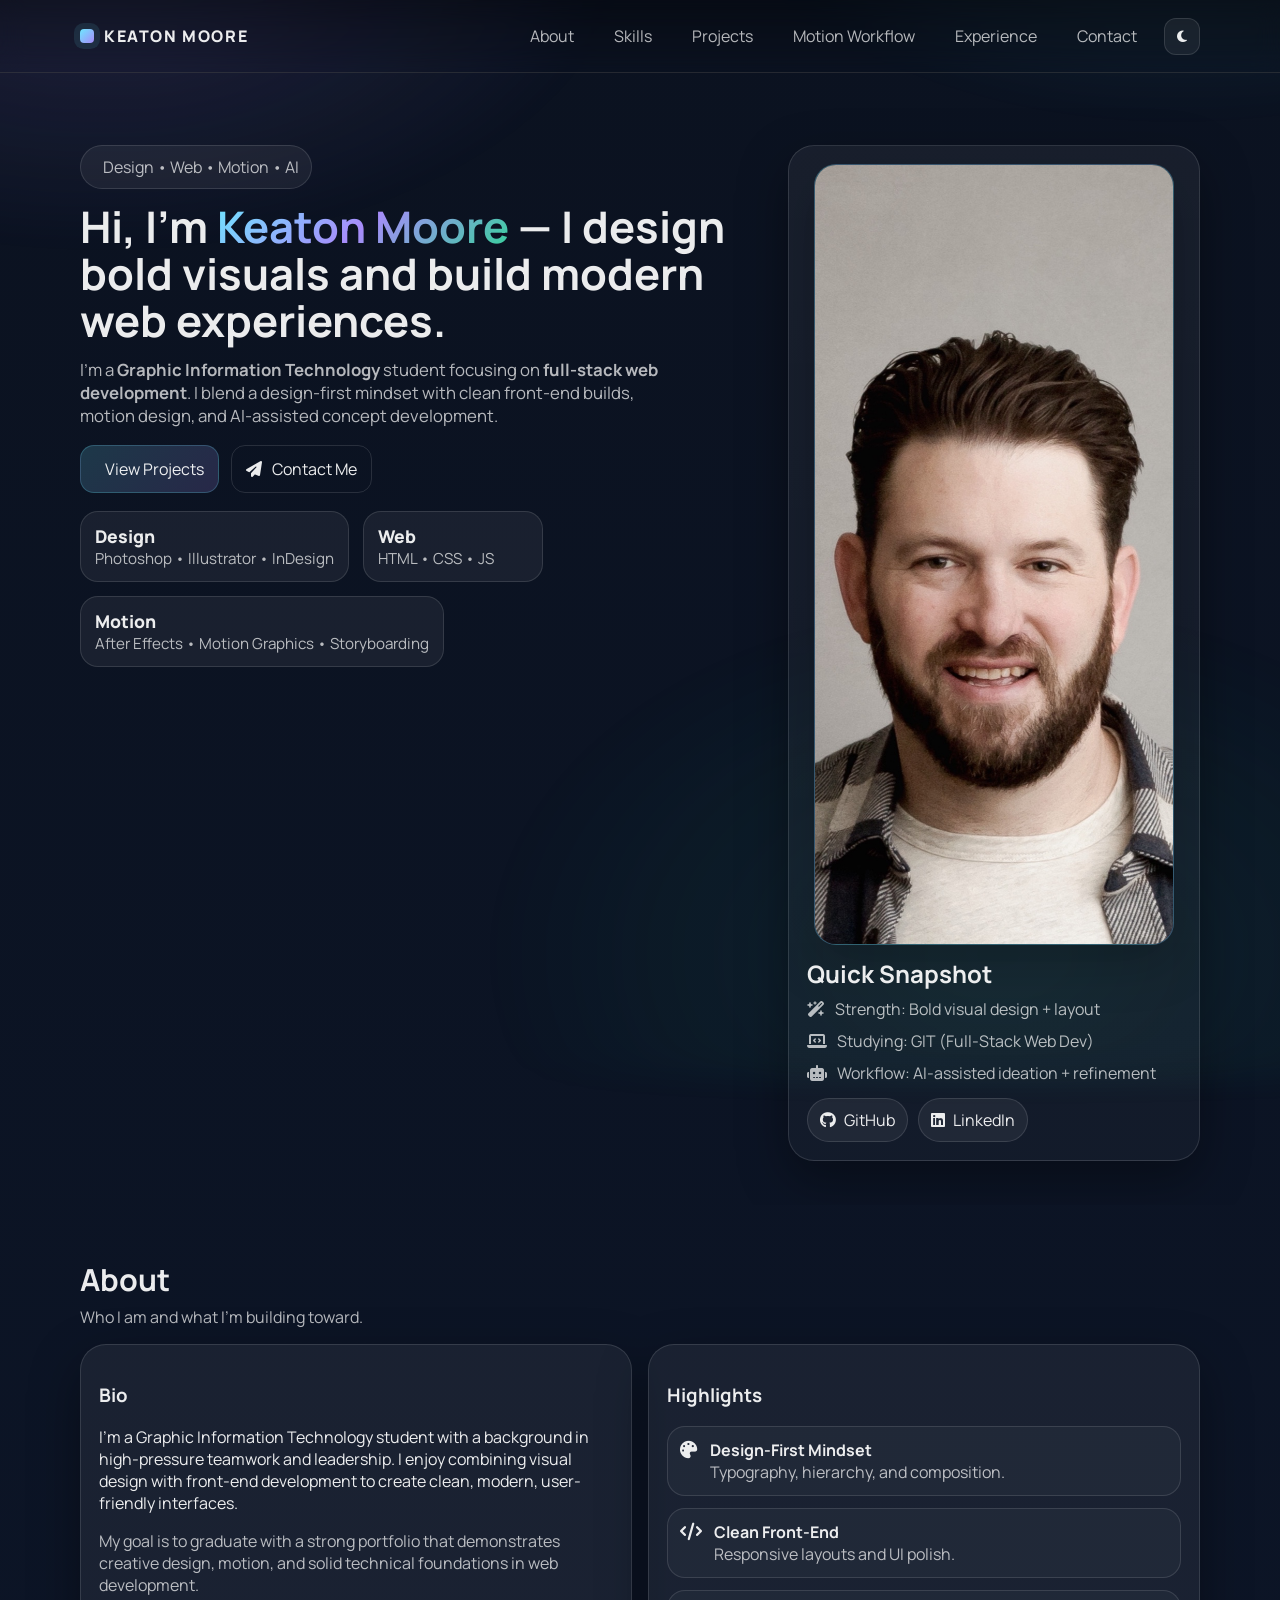
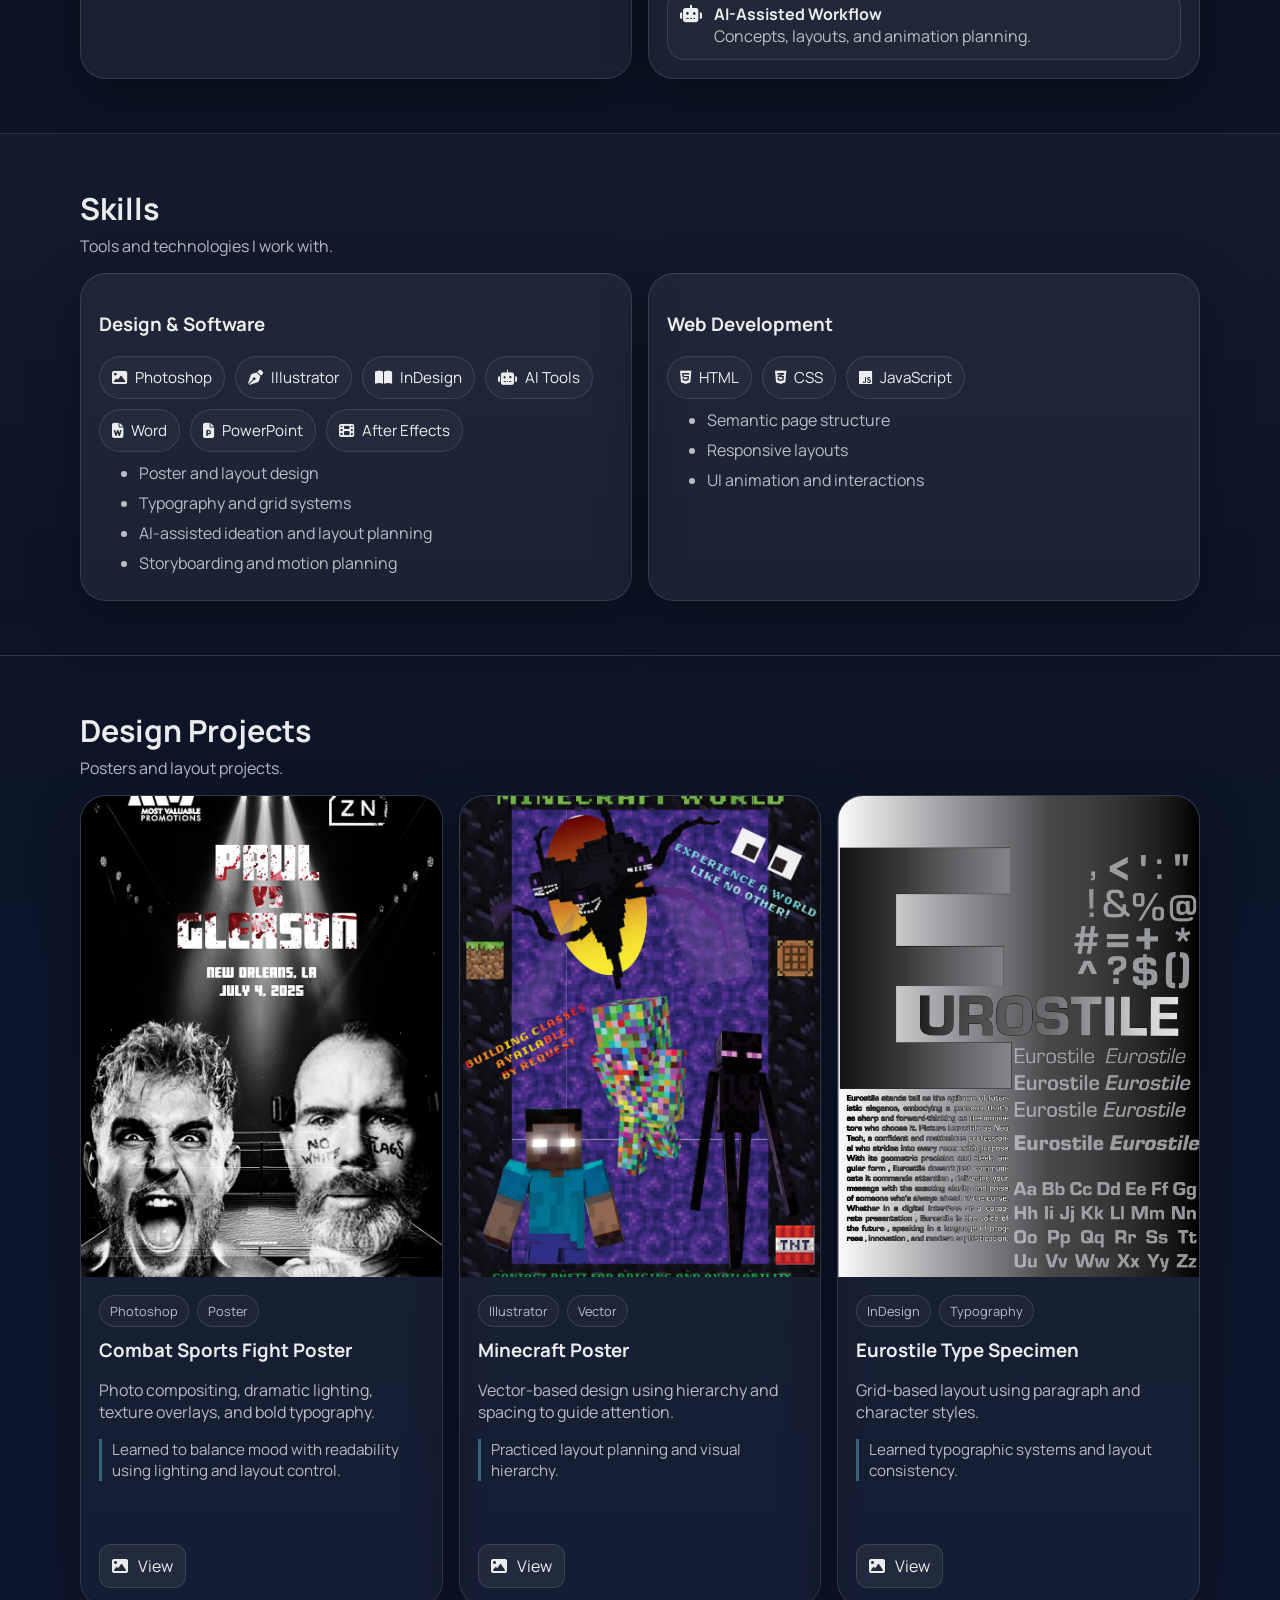
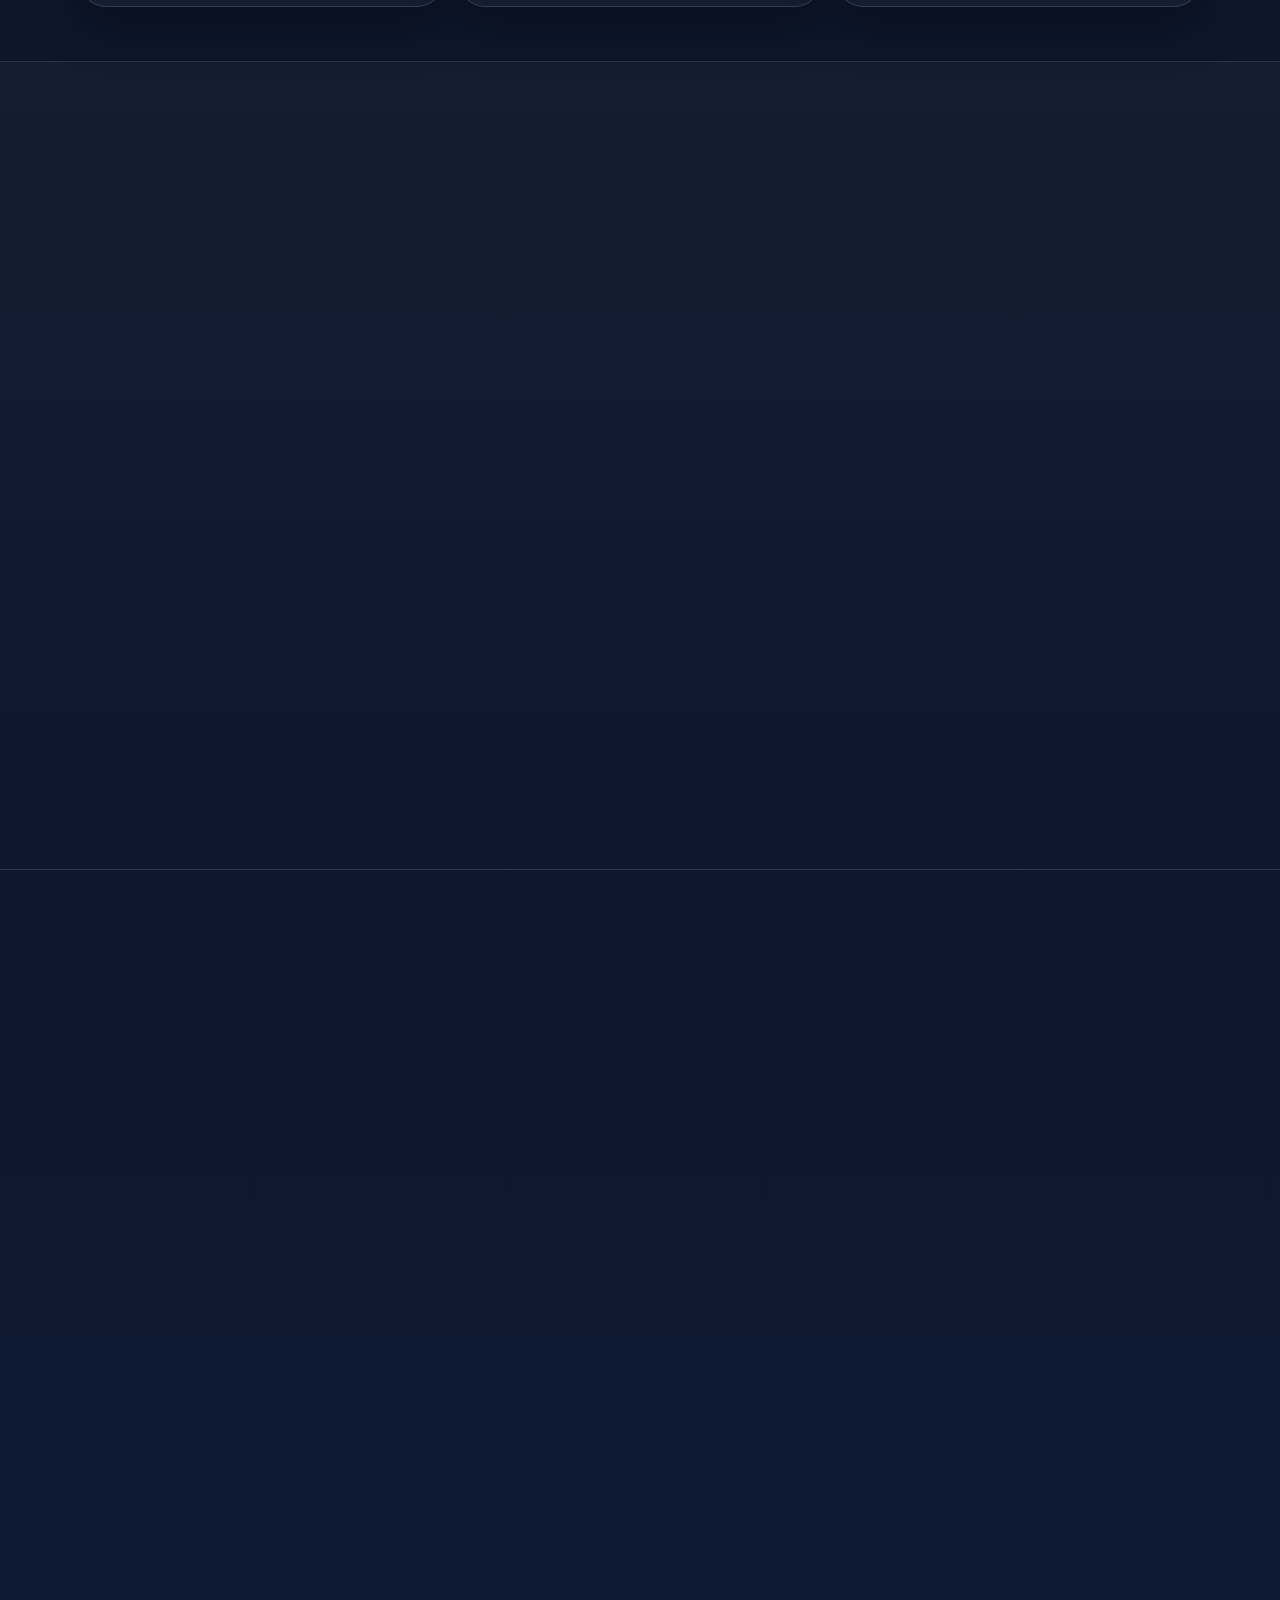
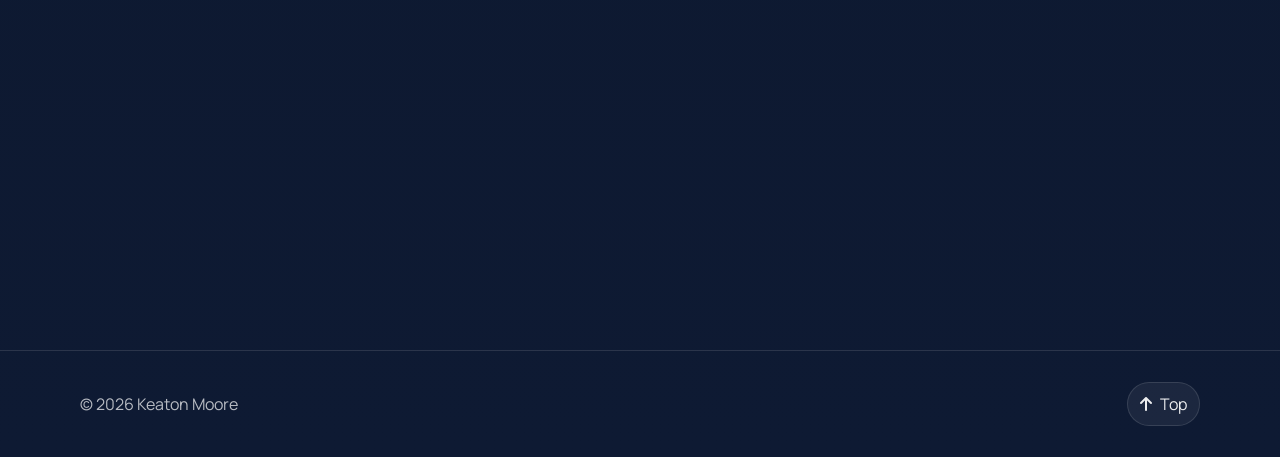
==== commit de5b4c95: "feat: update portfolio content and project assets" ====
--- a/index.html
+++ b/index.html
@@ -3,369 +3,583 @@
 <head>
   <meta charset="utf-8" />
   <meta name="viewport" content="width=device-width, initial-scale=1" />
-  <meta name="description" content="Keaton Moore — Graphic Information Technology student focused on full-stack web development, visual design, motion fundamentals, and AI-assisted workflows." />
+  <meta
+    name="description"
+    content="Keaton Moore — Graphic Information Technology student focused on full-stack web development, visual design, motion design, and AI-assisted workflows."
+  />
 
   <title>Keaton Moore | Portfolio</title>
 
   <!-- Fonts -->
-  <link rel="preconnect" href="https://fonts.googleapis.com">
-  <link rel="preconnect" href="https://fonts.gstatic.com" crossorigin>
-  <link href="https://fonts.googleapis.com/css2?family=Manrope:wght@300;400;600;700;800&display=swap" rel="stylesheet">
+  <link rel="preconnect" href="https://fonts.googleapis.com" />
+  <link rel="preconnect" href="https://fonts.gstatic.com" crossorigin />
+  <link
+    href="https://fonts.googleapis.com/css2?family=Manrope:wght@300;400;600;700;800&display=swap"
+    rel="stylesheet"
+  />
 
   <!-- Icons -->
-  <link rel="stylesheet" href="https://cdnjs.cloudflare.com/ajax/libs/font-awesome/6.5.0/css/all.min.css">
+  <link
+    rel="stylesheet"
+    href="https://cdnjs.cloudflare.com/ajax/libs/font-awesome/6.5.0/css/all.min.css"
+  />
 
   <link rel="stylesheet" href="styles.css" />
 </head>
 
 <body>
-<a class="skip-link" href="#main">Skip to content</a>
-<div class="parallax-layer" aria-hidden="true"></div>
-
-<header class="site-header" id="top">
-  <nav class="nav container" aria-label="Primary">
-    <a class="brand" href="#top">
-      <span class="brand-mark"></span>
-      <span class="brand-text">KEATON MOORE</span>
-    </a>
-
-    <button class="nav-toggle" aria-expanded="false" aria-controls="navLinks">
-      <span class="sr-only">Open menu</span>
-      <i class="fa-solid fa-bars"></i>
-    </button>
-
-    <div class="nav-links" id="navLinks">
-      <a class="nav-link" href="#about">About</a>
-      <a class="nav-link" href="#skills">Skills</a>
-      <a class="nav-link" href="#projects">Projects</a>
-      <a class="nav-link" href="#experience">Experience</a>
-      <a class="nav-link" href="#contact">Contact</a>
-
-      <button class="theme-toggle" type="button" aria-label="Toggle theme">
-        <i class="fa-solid fa-moon"></i>
+  <a class="skip-link" href="#main">Skip to content</a>
+  <div class="parallax-layer" aria-hidden="true"></div>
+
+  <header class="site-header" id="top">
+    <nav class="nav container" aria-label="Primary">
+      <a class="brand" href="#top">
+        <span class="brand-mark"></span>
+        <span class="brand-text">KEATON MOORE</span>
+      </a>
+
+      <button class="nav-toggle" aria-expanded="false" aria-controls="navLinks">
+        <span class="sr-only">Open menu</span>
+        <i class="fa-solid fa-bars"></i>
       </button>
+
+      <div class="nav-links" id="navLinks">
+        <a class="nav-link" href="#about">About</a>
+        <a class="nav-link" href="#skills">Skills</a>
+        <a class="nav-link" href="#projects">Projects</a>
+        <a class="nav-link" href="#motion">Motion Workflow</a>
+        <a class="nav-link" href="#experience">Experience</a>
+        <a class="nav-link" href="#contact">Contact</a>
+
+        <button class="theme-toggle" type="button" aria-label="Toggle theme">
+          <i class="fa-solid fa-moon"></i>
+        </button>
+      </div>
+    </nav>
+  </header>
+
+  <main id="main">
+    <!-- HERO -->
+    <section class="hero">
+      <div class="container hero-grid">
+        <div class="hero-copy reveal delay-1">
+          <p class="eyebrow">
+            <i class="fa-solid fa-sparkles"></i> Design • Web • Motion • AI
+          </p>
+
+          <h1>
+            Hi, I’m <span class="grad">Keaton Moore</span> —
+            I design bold visuals and build modern web experiences.
+          </h1>
+
+          <p class="lede">
+            I’m a <strong>Graphic Information Technology</strong> student focusing on
+            <strong>full-stack web development</strong>. I blend a design-first mindset
+            with clean front-end builds, motion design, and AI-assisted concept
+            development.
+          </p>
+
+          <div class="hero-cta">
+            <a class="btn primary" href="#projects">
+              <i class="fa-solid fa-grid-2"></i> View Projects
+            </a>
+            <a class="btn ghost" href="#contact">
+              <i class="fa-solid fa-paper-plane"></i> Contact Me
+            </a>
+          </div>
+
+          <div class="hero-metrics">
+            <div class="metric">
+              <div class="metric-num">Design</div>
+              <div class="metric-label">Photoshop • Illustrator • InDesign</div>
+            </div>
+            <div class="metric">
+              <div class="metric-num">Web</div>
+              <div class="metric-label">HTML • CSS • JS</div>
+            </div>
+            <div class="metric">
+              <div class="metric-num">Motion</div>
+              <div class="metric-label">
+                After Effects • Motion Graphics • Storyboarding
+              </div>
+            </div>
+          </div>
+        </div>
+
+        <div class="hero-card reveal delay-2">
+          <div class="profile-photo">
+            <img src="assets/keaton-headshot.jpeg" alt="Portrait of Keaton Moore" />
+          </div>
+
+          <h2 class="card-title">Quick Snapshot</h2>
+          <ul class="quick-list">
+            <li>
+              <i class="fa-solid fa-wand-magic-sparkles"></i>
+              Strength: Bold visual design + layout
+            </li>
+            <li>
+              <i class="fa-solid fa-laptop-code"></i>
+              Studying: GIT (Full-Stack Web Dev)
+            </li>
+            <li>
+              <i class="fa-solid fa-robot"></i>
+              Workflow: AI-assisted ideation + refinement
+            </li>
+          </ul>
+
+          <div class="card-actions">
+            <a
+              class="pill"
+              href="https://github.com/daddykeat"
+              target="_blank"
+              rel="noopener noreferrer"
+            >
+              <i class="fa-brands fa-github"></i> GitHub
+            </a>
+            <a
+              class="pill"
+              href="https://www.linkedin.com/in/keaton-moore-aa672b357/"
+              target="_blank"
+              rel="noopener noreferrer"
+            >
+              <i class="fa-brands fa-linkedin"></i> LinkedIn
+            </a>
+          </div>
+        </div>
+      </div>
+    </section>
+
+    <!-- ABOUT -->
+    <section class="section" id="about">
+      <div class="container">
+        <div class="section-head reveal delay-1">
+          <h2>About</h2>
+          <p class="muted">Who I am and what I’m building toward.</p>
+        </div>
+
+        <div class="about-grid">
+          <div class="panel reveal delay-2">
+            <h3>Bio</h3>
+            <p>
+              I’m a Graphic Information Technology student with a background in
+              high-pressure teamwork and leadership. I enjoy combining visual design
+              with front-end development to create clean, modern, user-friendly
+              interfaces.
+            </p>
+            <p class="muted">
+              My goal is to graduate with a strong portfolio that demonstrates creative
+              design, motion, and solid technical foundations in web development.
+            </p>
+          </div>
+
+          <div class="panel reveal delay-3">
+            <h3>Highlights</h3>
+            <div class="highlights">
+              <div class="highlight">
+                <i class="fa-solid fa-palette"></i>
+                <div>
+                  <div class="highlight-title">Design-First Mindset</div>
+                  <div class="muted">Typography, hierarchy, and composition.</div>
+                </div>
+              </div>
+              <div class="highlight">
+                <i class="fa-solid fa-code"></i>
+                <div>
+                  <div class="highlight-title">Clean Front-End</div>
+                  <div class="muted">Responsive layouts and UI polish.</div>
+                </div>
+              </div>
+              <div class="highlight">
+                <i class="fa-solid fa-robot"></i>
+                <div>
+                  <div class="highlight-title">AI-Assisted Workflow</div>
+                  <div class="muted">Concepts, layouts, and animation planning.</div>
+                </div>
+              </div>
+            </div>
+          </div>
+        </div>
+      </div>
+    </section>
+
+    <!-- SKILLS -->
+    <section class="section alt" id="skills">
+      <div class="container">
+        <div class="section-head reveal delay-1">
+          <h2>Skills</h2>
+          <p class="muted">Tools and technologies I work with.</p>
+        </div>
+
+        <div class="skills-grid">
+          <div class="panel reveal delay-2">
+            <h3>Design & Software</h3>
+            <div class="badges">
+              <span class="badge"><i class="fa-solid fa-image"></i> Photoshop</span>
+              <span class="badge"><i class="fa-solid fa-pen-nib"></i> Illustrator</span>
+              <span class="badge"><i class="fa-solid fa-book-open"></i> InDesign</span>
+              <span class="badge"><i class="fa-solid fa-robot"></i> AI Tools</span>
+              <span class="badge"><i class="fa-solid fa-file-word"></i> Word</span>
+              <span class="badge"><i class="fa-solid fa-file-powerpoint"></i> PowerPoint</span>
+              <span class="badge"><i class="fa-solid fa-film"></i> After Effects</span>
+            </div>
+            <ul class="bullets">
+              <li>Poster and layout design</li>
+              <li>Typography and grid systems</li>
+              <li>AI-assisted ideation and layout planning</li>
+              <li>Storyboarding and motion planning</li>
+            </ul>
+          </div>
+
+          <div class="panel reveal delay-3">
+            <h3>Web Development</h3>
+            <div class="badges">
+              <span class="badge"><i class="fa-brands fa-html5"></i> HTML</span>
+              <span class="badge"><i class="fa-brands fa-css3-alt"></i> CSS</span>
+              <span class="badge"><i class="fa-brands fa-js"></i> JavaScript</span>
+            </div>
+            <ul class="bullets">
+              <li>Semantic page structure</li>
+              <li>Responsive layouts</li>
+              <li>UI animation and interactions</li>
+            </ul>
+          </div>
+        </div>
+      </div>
+    </section>
+
+    <!-- PROJECTS -->
+    <section class="section" id="projects">
+      <div class="container">
+        <div class="section-head reveal delay-1">
+          <h2>Design Projects</h2>
+          <p class="muted">Posters and layout projects.</p>
+        </div>
+
+        <div class="cards">
+          <article class="card reveal project-featured">
+            <div class="project-image">
+              <img
+                src="assets/fight-poster.JPG"
+                alt="Combat sports fight poster design by Keaton Moore"
+              />
+            </div>
+            <div class="card-top">
+              <div class="tag-row">
+                <span class="tag">Photoshop</span>
+                <span class="tag">Poster</span>
+              </div>
+              <h3>Combat Sports Fight Poster</h3>
+              <p class="muted">
+                Photo compositing, dramatic lighting, texture overlays, and bold
+                typography.
+              </p>
+              <p class="learned">
+                Learned to balance mood with readability using lighting and layout
+                control.
+              </p>
+            </div>
+            <div class="card-bottom">
+              <a
+                class="btn small"
+                href="assets/fight-poster.JPG"
+                target="_blank"
+                rel="noopener noreferrer"
+              >
+                <i class="fa-solid fa-image"></i> View
+              </a>
+            </div>
+          </article>
+
+          <article class="card reveal project-featured">
+            <div class="project-image">
+              <img
+                src="assets/minecraft-poster.jpg"
+                alt="Minecraft themed vector poster design by Keaton Moore"
+              />
+            </div>
+            <div class="card-top">
+              <div class="tag-row">
+                <span class="tag">Illustrator</span>
+                <span class="tag">Vector</span>
+              </div>
+              <h3>Minecraft Poster</h3>
+              <p class="muted">
+                Vector-based design using hierarchy and spacing to guide attention.
+              </p>
+              <p class="learned">Practiced layout planning and visual hierarchy.</p>
+            </div>
+            <div class="card-bottom">
+              <a
+                class="btn small"
+                href="assets/minecraft-poster.jpg"
+                target="_blank"
+                rel="noopener noreferrer"
+              >
+                <i class="fa-solid fa-image"></i> View
+              </a>
+            </div>
+          </article>
+
+          <article class="card reveal project-featured">
+            <div class="project-image">
+              <img
+                src="assets/InDesign-poster.png"
+                alt="Eurostile type specimen poster by Keaton Moore"
+              />
+            </div>
+            <div class="card-top">
+              <div class="tag-row">
+                <span class="tag">InDesign</span>
+                <span class="tag">Typography</span>
+              </div>
+              <h3>Eurostile Type Specimen</h3>
+              <p class="muted">
+                Grid-based layout using paragraph and character styles.
+              </p>
+              <p class="learned">
+                Learned typographic systems and layout consistency.
+              </p>
+            </div>
+            <div class="card-bottom">
+              <a
+                class="btn small"
+                href="assets/InDesign-poster.png"
+                target="_blank"
+                rel="noopener noreferrer"
+              >
+                <i class="fa-solid fa-image"></i> View
+              </a>
+            </div>
+          </article>
+        </div>
+      </div>
+    </section>
+
+    <!-- MOTION WORKFLOW -->
+    <section class="section alt motion-section" id="motion">
+      <div class="container">
+        <div class="section-head reveal delay-1">
+          <h2>Motion Workflow</h2>
+          <p class="muted">Creative briefs, storyboards, and final motion pieces.</p>
+        </div>
+
+        <p class="section-intro reveal delay-2">
+          This section highlights motion design projects developed through a full
+          creative workflow, including creative briefs, storyboarding, animation,
+          effects, and final polish.
+        </p>
+
+        <div class="motion-grid">
+          <!-- LEVEL UP -->
+          <article class="motion-card reveal delay-1">
+            <div class="motion-media">
+              <video controls preload="metadata" poster="assets/level-up-cover.jpg">
+                <source src="assets/level-up-motion.mp4" type="video/mp4" />
+                Your browser does not support the video tag.
+              </video>
+            </div>
+            <div class="motion-content">
+              <span class="project-type">After Effects • Motion Graphic</span>
+              <h3>Level Up</h3>
+              <p>
+                A 10-second motion graphic inspired by modern video game UI, featuring
+                XP progression, glitch transitions, energy effects, and a rewarding
+                level-up reveal.
+              </p>
+              <p class="project-tools">
+                Tools: After Effects • Motion Blur • Glow • Fast Box Blur
+              </p>
+              <div class="motion-links">
+                <a
+                  class="btn small"
+                  href="assets/level-up-motion.mp4"
+                  target="_blank"
+                  rel="noopener noreferrer"
+                >
+                  <i class="fa-solid fa-film"></i> View Video
+                </a>
+                <a class="btn small" href="projects/level-up.html">
+                  <i class="fa-solid fa-arrow-right"></i> Full Process
+                </a>
+              </div>
+            </div>
+          </article>
+
+          <!-- SNACK TIME -->
+          <article class="motion-card reveal delay-2">
+            <div class="motion-media">
+              <video controls preload="metadata" poster="assets/snack-time-cover.jpg">
+                <source src="assets/snack_time.mp4" type="video/mp4" />
+                Your browser does not support the video tag.
+              </video>
+            </div>
+            <div class="motion-content">
+              <span class="project-type">After Effects • Comic Motion</span>
+              <h3>Snack Time</h3>
+              <p>
+                A five-second motion graphic that transforms a vibrating chip into a
+                comic-style explosion of snack elements with bold timing,
+                exaggeration, and playful energy.
+              </p>
+              <p class="project-tools">
+                Tools: After Effects • Wiggle Expression • Easy Ease • Compositing
+              </p>
+              <div class="motion-links">
+                <a
+                  class="btn small"
+                  href="assets/snack_time.mp4"
+                  target="_blank"
+                  rel="noopener noreferrer"
+                >
+                  <i class="fa-solid fa-film"></i> View Video
+                </a>
+                <a class="btn small" href="projects/snack-time.html">
+                  <i class="fa-solid fa-arrow-right"></i> Full Process
+                </a>
+              </div>
+            </div>
+          </article>
+
+          <!-- BOURBON STREET AWAKENING -->
+          <article class="motion-card reveal delay-3">
+            <div class="motion-media">
+              <video controls preload="metadata" poster="assets/bourbon-street-cover.jpg">
+                <source src="assets/bourbonStreet.mp4" type="video/mp4" />
+                Your browser does not support the video tag.
+              </video>
+            </div>
+            <div class="motion-content">
+              <span class="project-type">After Effects • Animation Basics</span>
+              <h3>Bourbon Street Awakening</h3>
+              <p>
+                A New Orleans-inspired motion graphic where a glowing orb brings Mardi
+                Gras color and light to a monochrome Bourbon Street lamp scene.
+              </p>
+              <p class="project-tools">
+                Tools: After Effects • Glow • Color Transition • Camera Motion
+              </p>
+              <div class="motion-links">
+                <a
+                  class="btn small"
+                  href="assets/bourbonStreet.mp4"
+                  target="_blank"
+                  rel="noopener noreferrer"
+                >
+                  <i class="fa-solid fa-film"></i> View Video
+                </a>
+                <a class="btn small" href="projects/bourbon-street-awakening.html">
+                  <i class="fa-solid fa-arrow-right"></i> Full Process
+                </a>
+              </div>
+            </div>
+          </article>
+        </div>
+      </div>
+    </section>
+
+    <!-- EXPERIENCE -->
+    <section class="section" id="experience">
+      <div class="container">
+        <div class="section-head reveal delay-1">
+          <h2>Experience</h2>
+          <p class="muted">Leadership, service, and professional development.</p>
+        </div>
+
+        <div class="panel reveal delay-2">
+          <div class="timeline">
+            <div class="t-item">
+              <div class="t-dot"></div>
+              <div>
+                <strong>Federal Firefighter / EMT — NAS New Orleans</strong>
+                <p class="muted">
+                  Emergency response, teamwork, and high-stress decision making.
+                </p>
+              </div>
+            </div>
+
+            <div class="t-item">
+              <div class="t-dot"></div>
+              <div>
+                <strong>United States Marine Corps — Infantry</strong>
+                <p class="muted">
+                  Discipline, leadership, and mission-focused execution.
+                </p>
+              </div>
+            </div>
+
+            <div class="t-item">
+              <div class="t-dot"></div>
+              <div>
+                <strong>Arizona State University — Graphic Information Technology</strong>
+                <p class="muted">
+                  Web development, design tools, and AI-assisted workflows.
+                </p>
+              </div>
+            </div>
+
+            <div class="t-item">
+              <div class="t-dot"></div>
+              <div>
+                <strong>Global Tech Accelerator Program</strong>
+                <p class="muted">
+                  Professional workflows, collaboration, and AI-enhanced development.
+                </p>
+              </div>
+            </div>
+          </div>
+        </div>
+      </div>
+    </section>
+
+    <!-- CONTACT -->
+    <section class="section" id="contact">
+      <div class="container">
+        <div class="section-head reveal delay-1">
+          <h2>Contact</h2>
+          <p class="muted">Let’s connect.</p>
+        </div>
+
+        <div class="contact-grid">
+          <div class="panel reveal delay-2">
+            <div class="contact-links">
+              <a class="contact-link" href="mailto:keatonmoore4@gmail.com">
+                <i class="fa-solid fa-envelope"></i> keatonmoore4@gmail.com
+              </a>
+              <a class="contact-link" href="mailto:kmoor119@asu.edu">
+                <i class="fa-solid fa-graduation-cap"></i> kmoor119@asu.edu
+              </a>
+              <a
+                class="contact-link"
+                href="https://github.com/daddykeat"
+                target="_blank"
+                rel="noopener noreferrer"
+              >
+                <i class="fa-brands fa-github"></i> GitHub
+              </a>
+              <a
+                class="contact-link"
+                href="https://www.linkedin.com/in/keaton-moore-aa672b357/"
+                target="_blank"
+                rel="noopener noreferrer"
+              >
+                <i class="fa-brands fa-linkedin"></i> LinkedIn
+              </a>
+            </div>
+          </div>
+        </div>
+      </div>
+    </section>
+  </main>
+
+  <footer class="footer">
+    <div class="container footer-inner">
+      <p class="muted">© <span id="year"></span> Keaton Moore</p>
+      <a class="to-top" href="#top"><i class="fa-solid fa-arrow-up"></i> Top</a>
     </div>
-  </nav>
-</header>
-
-<main id="main">
-
-<!-- HERO -->
-<section class="hero">
-  <div class="container hero-grid">
-    <div class="hero-copy reveal delay-1">
-      <p class="eyebrow"><i class="fa-solid fa-sparkles"></i> Design • Web • Motion • AI</p>
-
-      <h1>
-        Hi, I’m <span class="grad">Keaton Moore</span> —
-        I design bold visuals and build modern web experiences.
-      </h1>
-
-      <p class="lede">
-        I’m a <strong>Graphic Information Technology</strong> student focusing on
-        <strong>full-stack web development</strong>. I blend a design-first mindset with clean front-end builds
-        and AI-assisted concept development.
-      </p>
-
-      <div class="hero-cta">
-        <a class="btn primary" href="#projects"><i class="fa-solid fa-grid-2"></i> View Projects</a>
-        <a class="btn ghost" href="#contact"><i class="fa-solid fa-paper-plane"></i> Contact Me</a>
-      </div>
-
-      <div class="hero-metrics">
-        <div class="metric">
-          <div class="metric-num">Design</div>
-          <div class="metric-label">Photoshop • Illustrator • InDesign</div>
-        </div>
-        <div class="metric">
-          <div class="metric-num">Web</div>
-          <div class="metric-label">HTML • CSS • JS</div>
-        </div>
-        <div class="metric">
-          <div class="metric-num">Motion</div>
-          <div class="metric-label">After Effects (Learning)</div>
-        </div>
-      </div>
-    </div>
-
-    <div class="hero-card reveal delay-2">
-      <div class="profile-photo">
-        <img src="assets/keaton-headshot.jpeg" alt="Portrait of Keaton Moore">
-      </div>
-
-      <h2 class="card-title">Quick Snapshot</h2>
-      <ul class="quick-list">
-        <li><i class="fa-solid fa-wand-magic-sparkles"></i> Strength: Bold visual design + layout</li>
-        <li><i class="fa-solid fa-laptop-code"></i> Studying: GIT (Full-Stack Web Dev)</li>
-        <li><i class="fa-solid fa-robot"></i> Workflow: AI-assisted ideation + refinement</li>
-      </ul>
-
-      <div class="card-actions">
-        <a class="pill" href="https://github.com/daddykeat" target="_blank">
-          <i class="fa-brands fa-github"></i> GitHub
-        </a>
-        <a class="pill" href="https://www.linkedin.com/in/keaton-moore-aa672b357/" target="_blank">
-          <i class="fa-brands fa-linkedin"></i> LinkedIn
-        </a>
-      </div>
-    </div>
-  </div>
-</section>
-
-<!-- ABOUT -->
-<section class="section" id="about">
-  <div class="container">
-    <div class="section-head reveal delay-1">
-      <h2>About</h2>
-      <p class="muted">Who I am and what I’m building toward.</p>
-    </div>
-
-    <div class="about-grid">
-      <div class="panel reveal delay-2">
-        <h3>Bio</h3>
-        <p>
-          I’m a Graphic Information Technology student with a background in high-pressure teamwork and leadership.
-          I enjoy combining visual design with front-end development to create clean, modern, user-friendly interfaces.
-        </p>
-        <p class="muted">
-          My goal is to graduate with a strong portfolio that demonstrates both creative design skills and solid
-          technical foundations in web development.
-        </p>
-      </div>
-
-      <div class="panel reveal delay-3">
-        <h3>Highlights</h3>
-        <div class="highlights">
-          <div class="highlight">
-            <i class="fa-solid fa-palette"></i>
-            <div>
-              <div class="highlight-title">Design-First Mindset</div>
-              <div class="muted">Typography, hierarchy, and composition.</div>
-            </div>
-          </div>
-          <div class="highlight">
-            <i class="fa-solid fa-code"></i>
-            <div>
-              <div class="highlight-title">Clean Front-End</div>
-              <div class="muted">Responsive layouts and UI polish.</div>
-            </div>
-          </div>
-          <div class="highlight">
-            <i class="fa-solid fa-robot"></i>
-            <div>
-              <div class="highlight-title">AI-Assisted Workflow</div>
-              <div class="muted">Concepts, layouts, and animation planning.</div>
-            </div>
-          </div>
-        </div>
-      </div>
-    </div>
-  </div>
-</section>
-
-<!-- SKILLS -->
-<section class="section alt" id="skills">
-  <div class="container">
-    <div class="section-head reveal delay-1">
-      <h2>Skills</h2>
-      <p class="muted">Tools and technologies I work with.</p>
-    </div>
-
-    <div class="skills-grid">
-
-      <div class="panel reveal delay-2">
-        <h3>Design & Software</h3>
-        <div class="badges">
-          <span class="badge"><i class="fa-solid fa-image"></i> Photoshop</span>
-          <span class="badge"><i class="fa-solid fa-pen-nib"></i> Illustrator</span>
-          <span class="badge"><i class="fa-solid fa-book-open"></i> InDesign</span>
-          <span class="badge"><i class="fa-solid fa-robot"></i> AI Tools</span>
-          <span class="badge"><i class="fa-solid fa-file-word"></i> Word</span>
-          <span class="badge"><i class="fa-solid fa-file-powerpoint"></i> PowerPoint</span>
-          <span class="badge"><i class="fa-solid fa-film"></i> After Effects</span>
-        </div>
-        <ul class="bullets">
-          <li>Poster and layout design</li>
-          <li>Typography and grid systems</li>
-          <li>AI-assisted ideation and layout planning</li>
-        </ul>
-      </div>
-
-      <div class="panel reveal delay-3">
-        <h3>Web Development</h3>
-        <div class="badges">
-          <span class="badge"><i class="fa-brands fa-html5"></i> HTML</span>
-          <span class="badge"><i class="fa-brands fa-css3-alt"></i> CSS</span>
-          <span class="badge"><i class="fa-brands fa-js"></i> JavaScript</span>
-        </div>
-        <ul class="bullets">
-          <li>Semantic page structure</li>
-          <li>Responsive layouts</li>
-          <li>UI animation and interactions</li>
-        </ul>
-      </div>
-
-    </div>
-  </div>
-</section>
-
-<!-- PROJECTS -->
-<section class="section" id="projects">
-  <div class="container">
-
-    <div class="section-head reveal delay-1">
-      <h2>Design Projects</h2>
-      <p class="muted">Posters and layout projects.</p>
-    </div>
-
-    <div class="cards">
-
-      <!-- Photoshop -->
-      <article class="card reveal project-featured">
-        <div class="project-image">
-          <img src="assets/fight-poster.JPG" alt="Combat sports fight poster design by Keaton Moore">
-        </div>
-        <div class="card-top">
-          <div class="tag-row"><span class="tag">Photoshop</span><span class="tag">Poster</span></div>
-          <h3>Combat Sports Fight Poster</h3>
-          <p class="muted">
-            Photo compositing, dramatic lighting, texture overlays, and bold typography.
-          </p>
-          <p class="learned">
-            Learned to balance mood with readability using lighting and layout control.
-          </p>
-        </div>
-        <div class="card-bottom">
-          <a class="btn small" href="assets/fight-poster.JPG" target="_blank"><i class="fa-solid fa-image"></i> View</a>
-        </div>
-      </article>
-
-      <!-- Illustrator -->
-      <article class="card reveal project-featured">
-        <div class="project-image">
-          <img src="assets/minecraft-poster.jpg" alt="Minecraft themed vector poster design by Keaton Moore">
-        </div>
-        <div class="card-top">
-          <div class="tag-row"><span class="tag">Illustrator</span><span class="tag">Vector</span></div>
-          <h3>Minecraft Poster</h3>
-          <p class="muted">
-            Vector-based design using hierarchy and spacing to guide attention.
-          </p>
-          <p class="learned">
-            Practiced layout planning and visual hierarchy.
-          </p>
-        </div>
-        <div class="card-bottom">
-          <a class="btn small" href="assets/minecraft-poster.jpg" target="_blank"><i class="fa-solid fa-image"></i> View</a>
-        </div>
-      </article>
-
-      <!-- InDesign -->
-      <article class="card reveal project-featured">
-        <div class="project-image">
-          <img src="assets/InDesign-poster.png" alt="Eurostile type specimen poster by Keaton Moore">
-        </div>
-        <div class="card-top">
-          <div class="tag-row"><span class="tag">InDesign</span><span class="tag">Typography</span></div>
-          <h3>Eurostile Type Specimen</h3>
-          <p class="muted">
-            Grid-based layout using paragraph and character styles.
-          </p>
-          <p class="learned">
-            Learned typographic systems and layout consistency.
-          </p>
-        </div>
-        <div class="card-bottom">
-          <a class="btn small" href="assets/InDesign-poster.png" target="_blank"><i class="fa-solid fa-image"></i> View</a>
-        </div>
-      </article>
-
-    </div>
-
-  </div>
-</section>
-
-<!-- EXPERIENCE -->
-<section class="section" id="experience">
-  <div class="container">
-    <div class="section-head reveal delay-1">
-      <h2>Experience</h2>
-      <p class="muted">Leadership, service, and professional development.</p>
-    </div>
-
-    <div class="panel reveal delay-2">
-      <div class="timeline">
-
-        <div class="t-item">
-          <div class="t-dot"></div>
-          <div>
-            <strong>Federal Firefighter / EMT — NAS New Orleans</strong>
-            <p class="muted">Emergency response, teamwork, and high-stress decision making.</p>
-          </div>
-        </div>
-
-        <div class="t-item">
-          <div class="t-dot"></div>
-          <div>
-            <strong>United States Marine Corps — Infantry</strong>
-            <p class="muted">Discipline, leadership, and mission-focused execution.</p>
-          </div>
-        </div>
-
-        <div class="t-item">
-          <div class="t-dot"></div>
-          <div>
-            <strong>Arizona State University — Graphic Information Technology</strong>
-            <p class="muted">Web development, design tools, and AI-assisted workflows.</p>
-          </div>
-        </div>
-
-        <div class="t-item">
-          <div class="t-dot"></div>
-          <div>
-            <strong>Global Tech Accelerator Program</strong>
-            <p class="muted">Professional workflows, collaboration, and AI-enhanced development.</p>
-          </div>
-        </div>
-
-      </div>
-    </div>
-  </div>
-</section>
-
-<!-- CONTACT -->
-<section class="section" id="contact">
-  <div class="container">
-    <div class="section-head reveal delay-1">
-      <h2>Contact</h2>
-      <p class="muted">Let’s connect.</p>
-    </div>
-
-    <div class="contact-grid">
-      <div class="panel reveal delay-2">
-        <div class="contact-links">
-          <a class="contact-link" href="mailto:keatonmoore4@gmail.com"><i class="fa-solid fa-envelope"></i> keatonmoore4@gmail.com</a>
-          <a class="contact-link" href="mailto:kmoor119@asu.edu"><i class="fa-solid fa-graduation-cap"></i> kmoor119@asu.edu</a>
-          <a class="contact-link" href="https://github.com/daddykeat" target="_blank"><i class="fa-brands fa-github"></i> GitHub</a>
-          <a class="contact-link" href="https://www.linkedin.com/in/keaton-moore-aa672b357/" target="_blank"><i class="fa-brands fa-linkedin"></i> LinkedIn</a>
-        </div>
-      </div>
-    </div>
-  </div>
-</section>
-
-</main>
-
-<footer class="footer">
-  <div class="container footer-inner">
-    <p class="muted">© <span id="year"></span> Keaton Moore</p>
-    <a class="to-top" href="#top"><i class="fa-solid fa-arrow-up"></i> Top</a>
-  </div>
-</footer>
-
-<script src="script.js"></script>
+  </footer>
+
+  <script src="script.js"></script>
 </body>
 </html>
 
 
-
--- a/styles.css
+++ b/styles.css
@@ -42,11 +42,10 @@
   background: linear-gradient(180deg, var(--bg), var(--bg2));
 }
 
-/* Keep section headings from hiding under sticky nav */
 section{ scroll-margin-top: 90px; }
 
 a{ color:inherit; text-decoration:none; }
-img{ max-width:100%; display:block; }
+img, video{ max-width:100%; display:block; }
 
 .container{
   width:min(var(--max), 92vw);
@@ -262,7 +261,6 @@
   border-radius: 12px;
 }
 
-/* Disabled link button (placeholder links) */
 .btn[aria-disabled="true"]{
   opacity: .6;
   cursor: not-allowed;
@@ -292,7 +290,6 @@
   box-shadow: var(--shadow);
 }
 
-/* ✅ Headshot styles (replaces the astronaut icon block) */
 .profile-photo{
   width: 100%;
   max-width: 360px;
@@ -303,10 +300,11 @@
   background: linear-gradient(135deg, rgba(110,231,255,.14), rgba(167,139,250,.14));
   box-shadow: 0 18px 50px rgba(0,0,0,.22);
 }
+
 .profile-photo img{
   width: 100%;
   height: auto;
-  object-fit: cover;  
+  object-fit: cover;
   display: block;
   transform: scale(1.02);
 }
@@ -323,7 +321,6 @@
   transform: scale(1.04);
   transition: transform .35s ease;
 }
-
 
 .card-title{ margin: 8px 0 8px; }
 .quick-list{
@@ -365,6 +362,13 @@
 .section-head{ margin-bottom: 16px; }
 .section-head h2{ margin:0 0 6px; font-size: 1.9rem; }
 .section-head p{ margin:0; }
+
+.section-intro{
+  max-width: 760px;
+  margin: 0 0 2rem;
+  line-height: 1.7;
+  color: var(--muted);
+}
 
 .panel{
   border:1px solid var(--border);
@@ -495,7 +499,6 @@
   padding-left: 10px;
 }
 
-/* Featured project image preview */
 .project-featured{
   padding: 0;
   overflow: hidden;
@@ -517,6 +520,81 @@
 }
 .project-featured:hover .project-image img{
   transform: scale(1.06);
+}
+
+/* ----------------------------
+   MOTION WORKFLOW
+---------------------------- */
+.motion-section{
+  padding: 54px 0;
+}
+
+.motion-grid{
+  display:grid;
+  grid-template-columns: repeat(3, 1fr);
+  gap: 16px;
+}
+
+.motion-card{
+  background: linear-gradient(180deg, var(--panel), rgba(255,255,255,.03));
+  border: 1px solid var(--border);
+  border-radius: var(--radius2);
+  overflow: hidden;
+  box-shadow: var(--shadow);
+  transition: transform .25s ease, box-shadow .25s ease, border-color .25s ease;
+}
+
+.motion-card:hover{
+  transform: translateY(-4px);
+  border-color: rgba(110,231,255,.20);
+  box-shadow: 0 22px 60px rgba(0,0,0,.45);
+}
+
+.motion-media{
+  background: #000;
+  aspect-ratio: 16 / 9;
+}
+
+.motion-media video{
+  width: 100%;
+  height: 100%;
+  object-fit: cover;
+  background: #000;
+}
+
+.motion-content{
+  padding: 18px;
+}
+
+.project-type{
+  display:inline-block;
+  margin-bottom: 8px;
+  font-size: .8rem;
+  font-weight: 700;
+  opacity: .8;
+  text-transform: uppercase;
+  letter-spacing: .06em;
+}
+
+.motion-content h3{
+  margin: 0 0 8px;
+}
+
+.motion-content p{
+  margin: 0 0 10px;
+  line-height: 1.65;
+}
+
+.project-tools{
+  font-size: .95rem;
+  color: var(--muted);
+}
+
+.motion-links{
+  display:flex;
+  gap: 10px;
+  flex-wrap: wrap;
+  margin-top: 14px;
 }
 
 /* ----------------------------
@@ -665,6 +743,7 @@
 @media (max-width: 960px){
   .hero-grid{ grid-template-columns: 1fr; }
   .cards{ grid-template-columns: 1fr; }
+  .motion-grid{ grid-template-columns: 1fr; }
   .about-grid, .skills-grid, .contact-grid{ grid-template-columns: 1fr; }
 
   .nav-toggle{ display:inline-flex; cursor:pointer; }
@@ -686,7 +765,6 @@
   .nav-links.open{ display:flex; }
   .nav-link{ width:100%; }
 
-  /* Slightly shorter crop on small screens */
   .profile-photo img{ height: 220px; }
 }
 
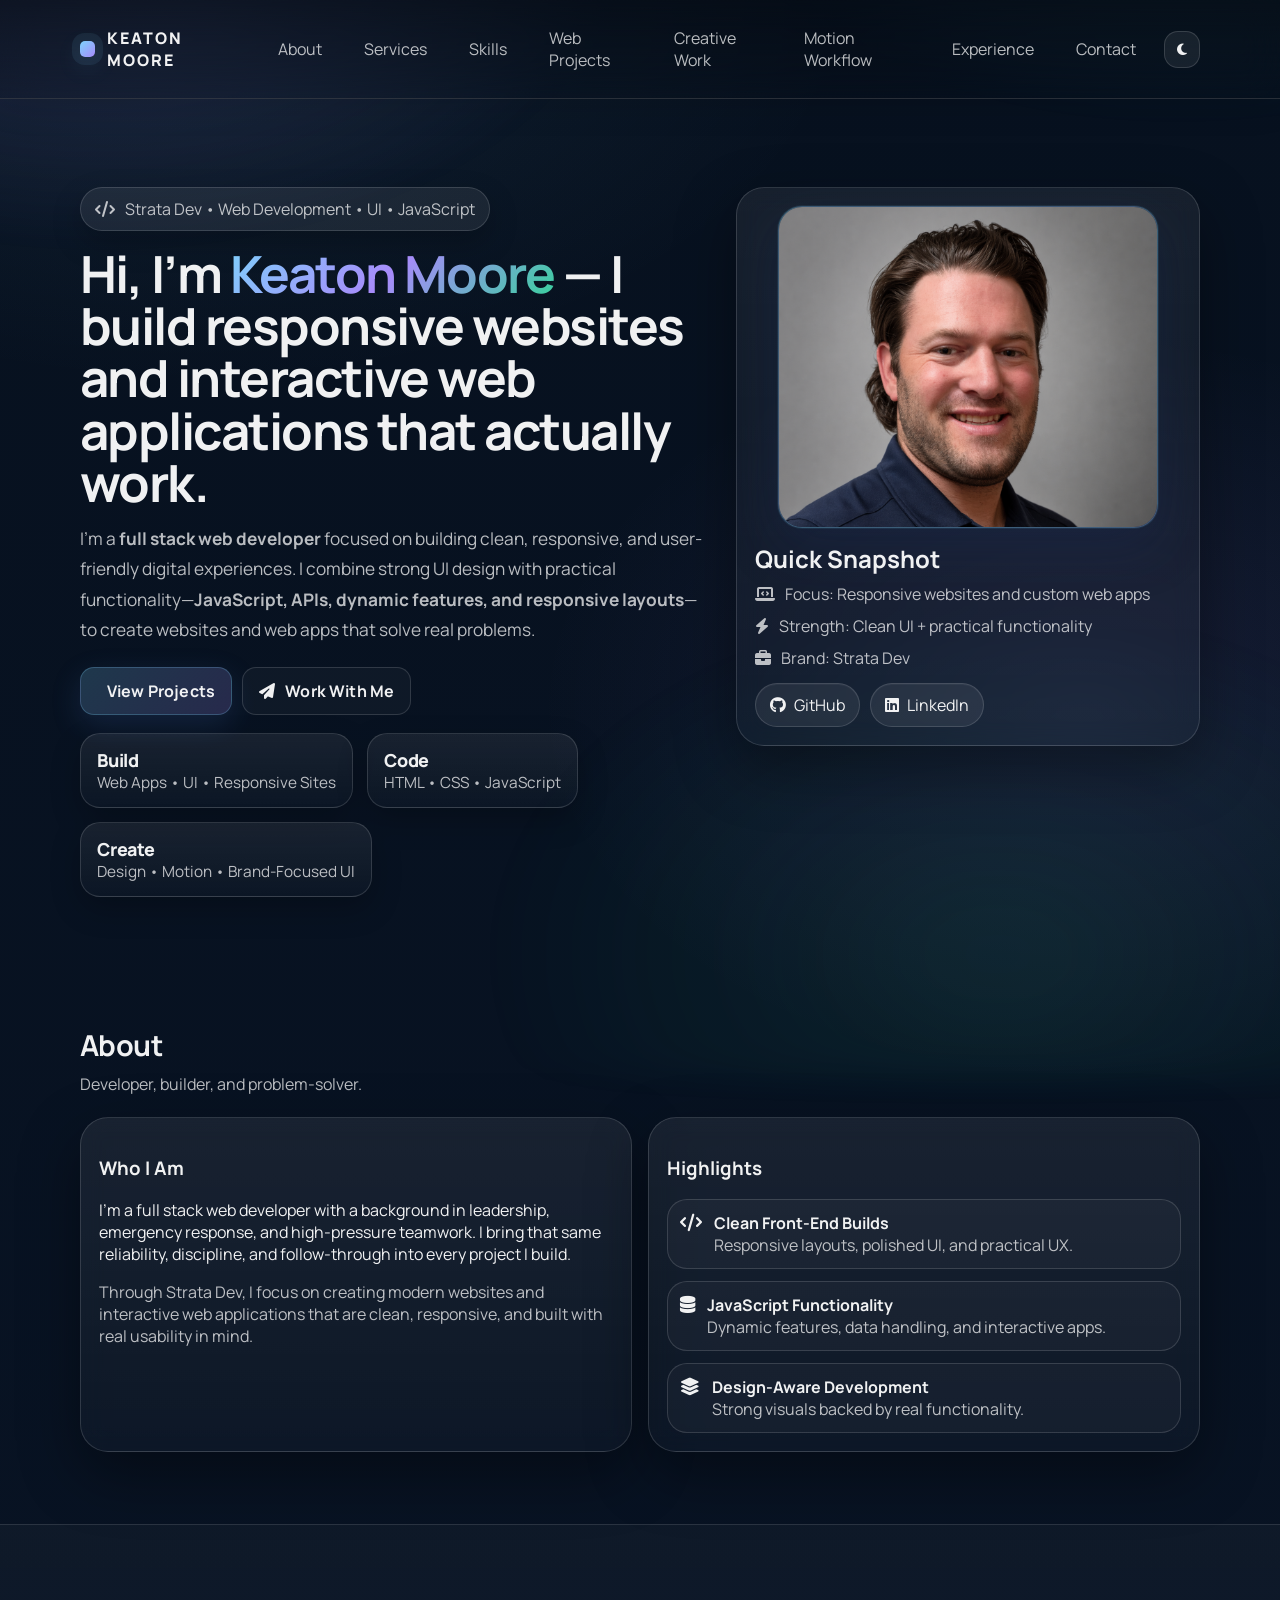
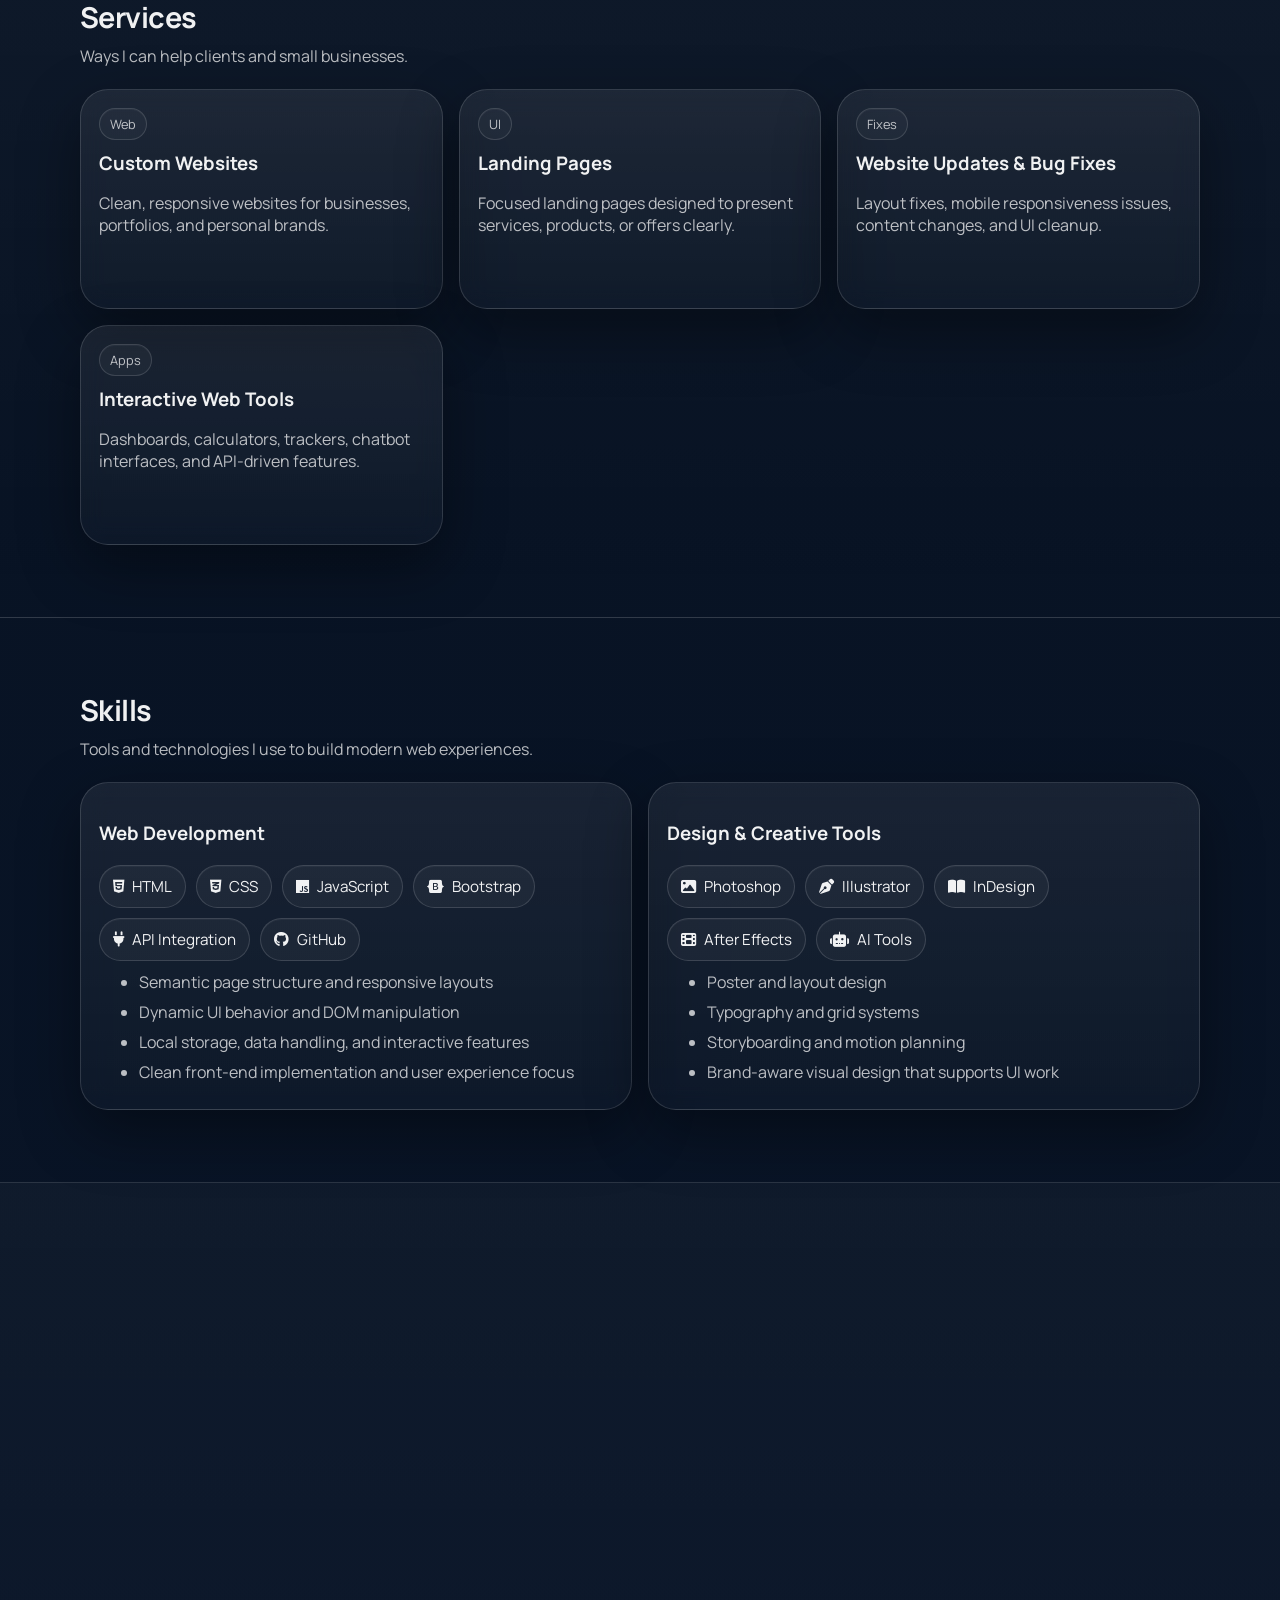
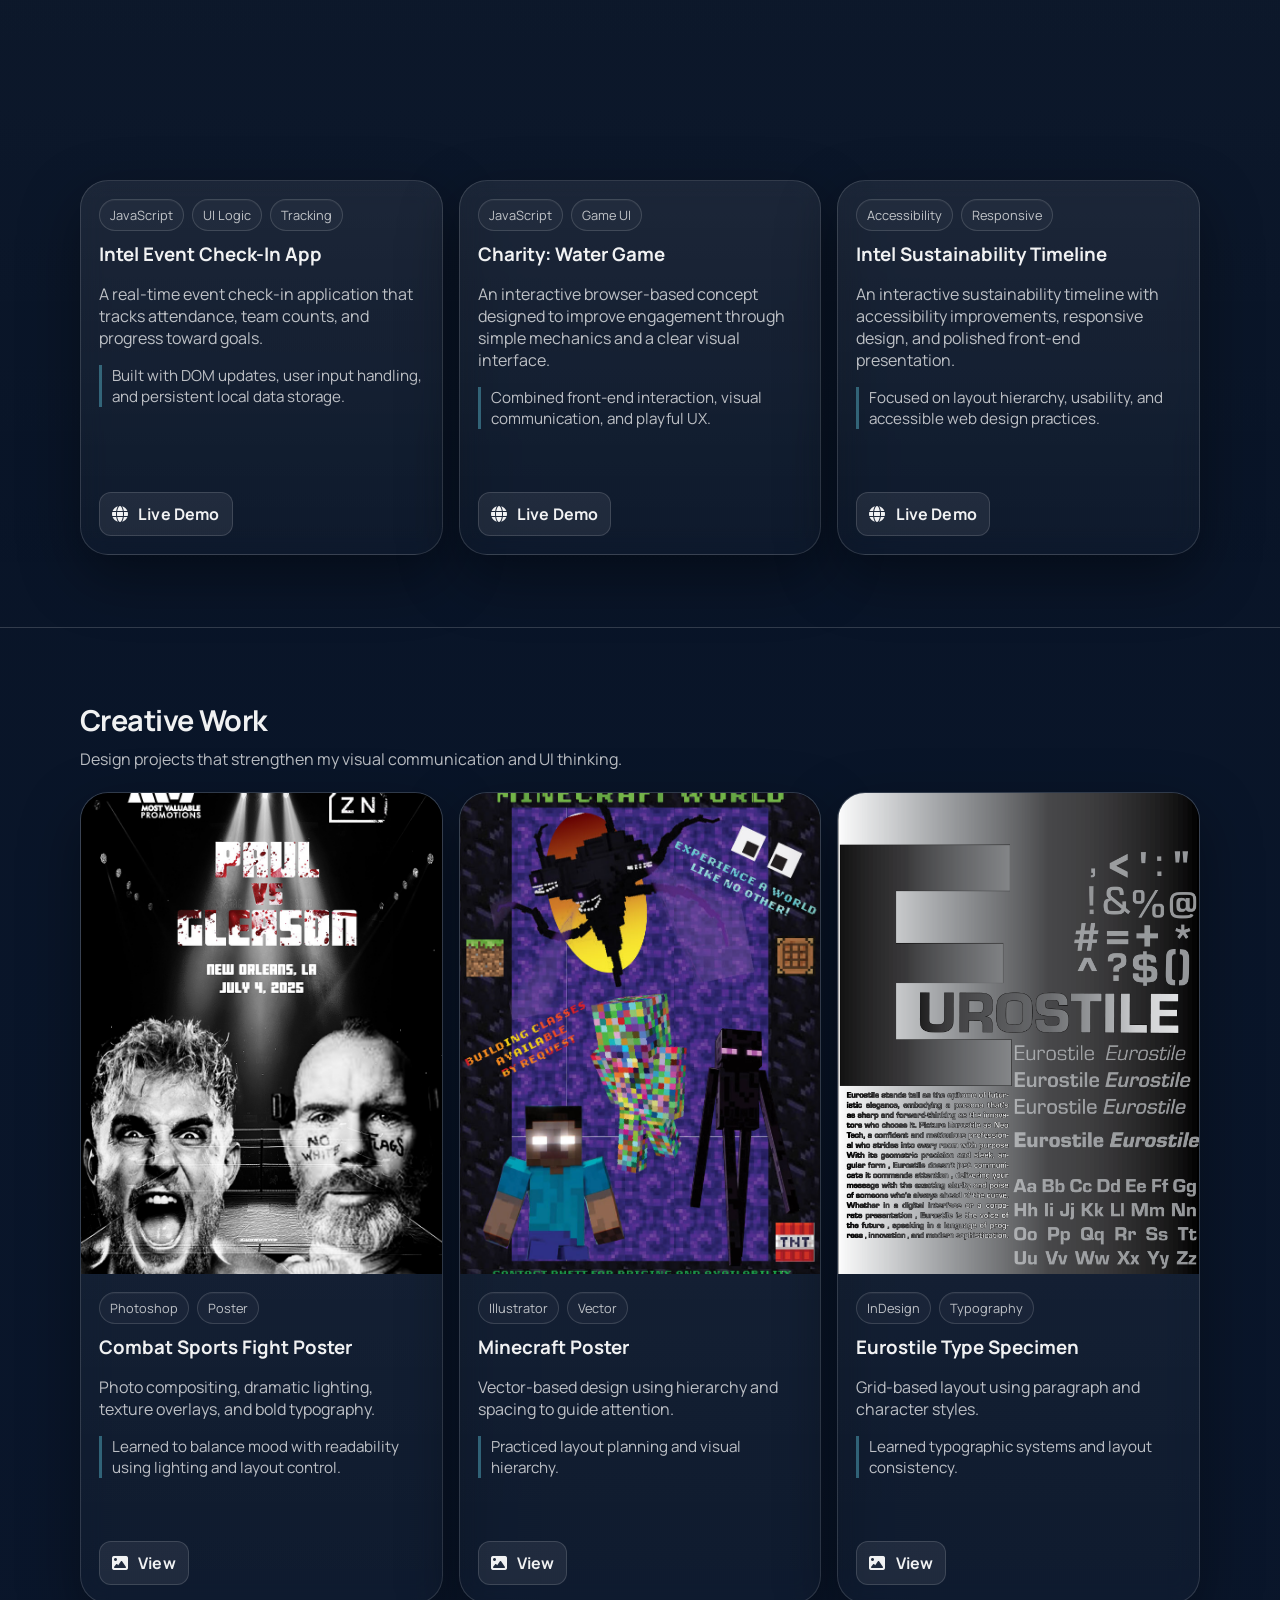
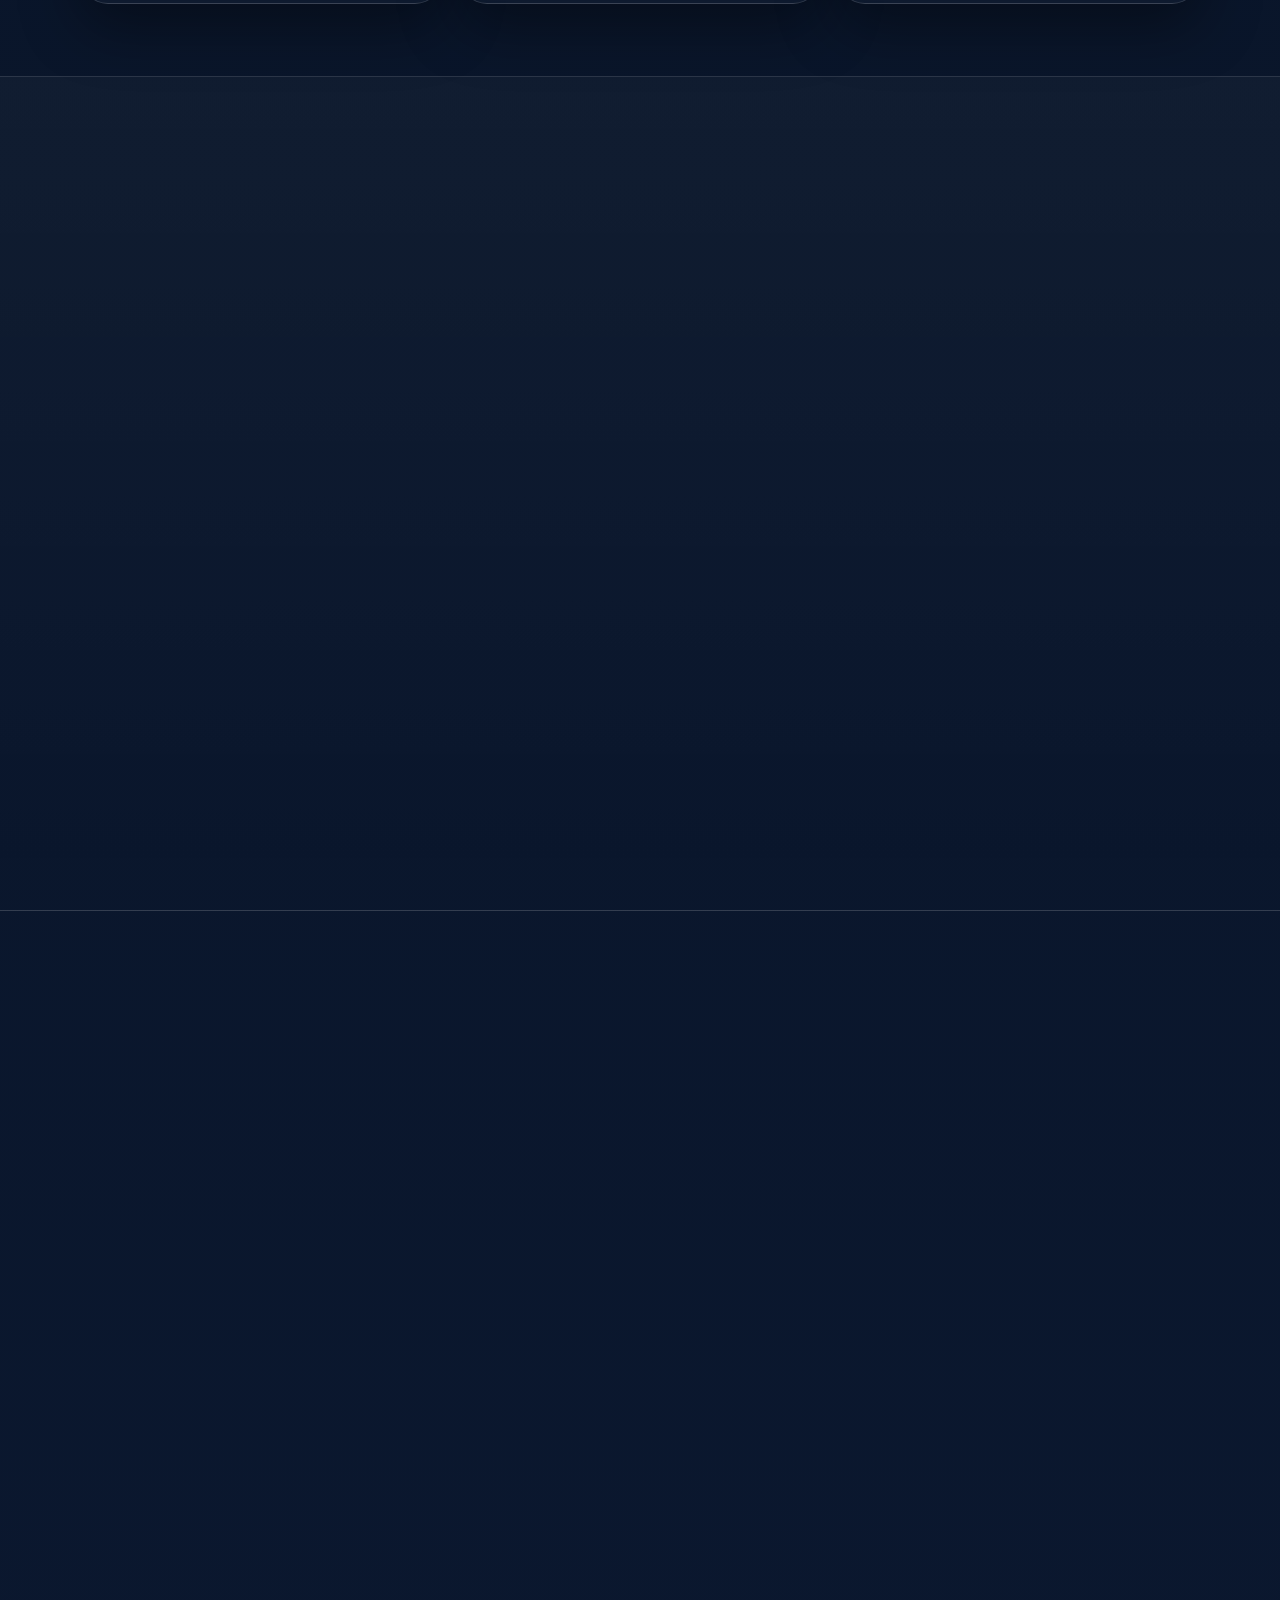
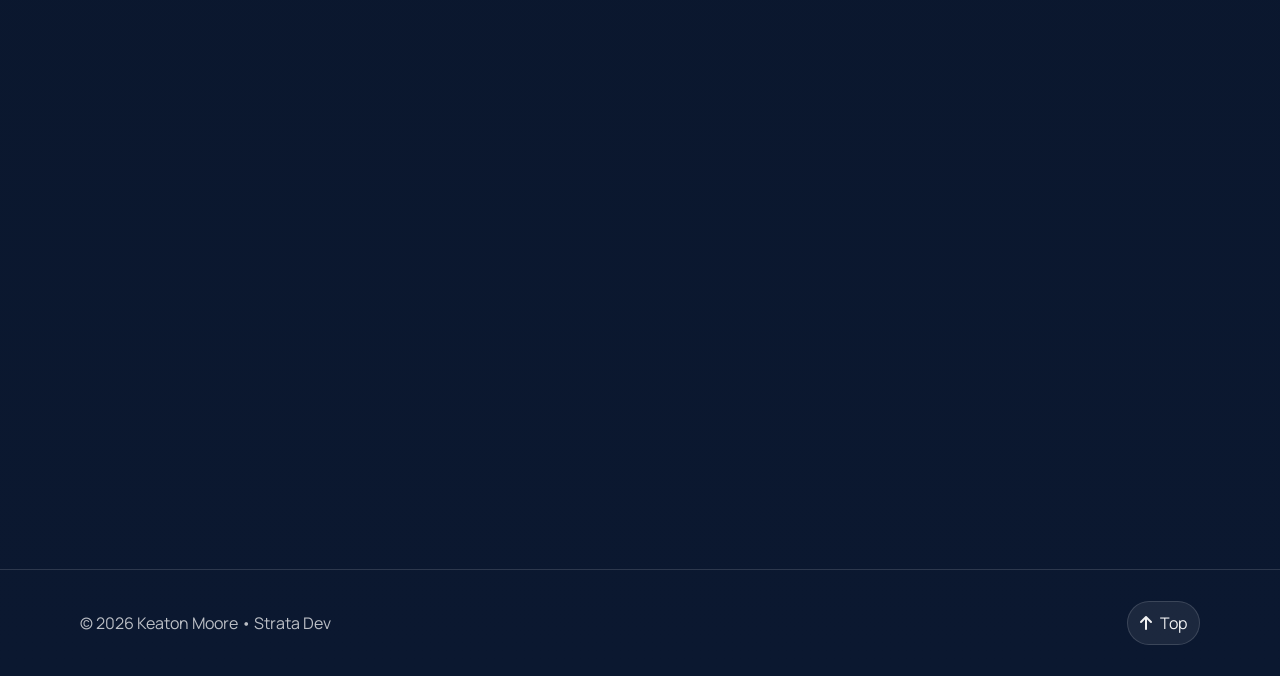
==== commit 6bb75046: "Update homepage content and headshot image" ====
--- a/index.html
+++ b/index.html
@@ -5,10 +5,10 @@
   <meta name="viewport" content="width=device-width, initial-scale=1" />
   <meta
     name="description"
-    content="Keaton Moore — Graphic Information Technology student focused on full-stack web development, visual design, motion design, and AI-assisted workflows."
+    content="Keaton Moore — Full stack web developer building responsive websites, interactive web apps, and clean user experiences through Strata Dev."
   />
 
-  <title>Keaton Moore | Portfolio</title>
+  <title>Keaton Moore | Strata Dev</title>
 
   <!-- Fonts -->
   <link rel="preconnect" href="https://fonts.googleapis.com" />
@@ -45,8 +45,10 @@
 
       <div class="nav-links" id="navLinks">
         <a class="nav-link" href="#about">About</a>
+        <a class="nav-link" href="#services">Services</a>
         <a class="nav-link" href="#skills">Skills</a>
-        <a class="nav-link" href="#projects">Projects</a>
+        <a class="nav-link" href="#web-projects">Web Projects</a>
+        <a class="nav-link" href="#projects">Creative Work</a>
         <a class="nav-link" href="#motion">Motion Workflow</a>
         <a class="nav-link" href="#experience">Experience</a>
         <a class="nav-link" href="#contact">Contact</a>
@@ -64,66 +66,64 @@
       <div class="container hero-grid">
         <div class="hero-copy reveal delay-1">
           <p class="eyebrow">
-            <i class="fa-solid fa-sparkles"></i> Design • Web • Motion • AI
+            <i class="fa-solid fa-code"></i> Strata Dev • Web Development • UI • JavaScript
           </p>
 
           <h1>
             Hi, I’m <span class="grad">Keaton Moore</span> —
-            I design bold visuals and build modern web experiences.
+            I build responsive websites and interactive web applications that actually work.
           </h1>
 
           <p class="lede">
-            I’m a <strong>Graphic Information Technology</strong> student focusing on
-            <strong>full-stack web development</strong>. I blend a design-first mindset
-            with clean front-end builds, motion design, and AI-assisted concept
-            development.
+            I’m a <strong>full stack web developer</strong> focused on building clean,
+            responsive, and user-friendly digital experiences. I combine strong UI design
+            with practical functionality—<strong>JavaScript, APIs, dynamic features,
+            and responsive layouts</strong>—to create websites and web apps that solve real problems.
           </p>
 
           <div class="hero-cta">
-            <a class="btn primary" href="#projects">
+            <a class="btn primary" href="#web-projects">
               <i class="fa-solid fa-grid-2"></i> View Projects
             </a>
             <a class="btn ghost" href="#contact">
-              <i class="fa-solid fa-paper-plane"></i> Contact Me
+              <i class="fa-solid fa-paper-plane"></i> Work With Me
             </a>
           </div>
 
           <div class="hero-metrics">
             <div class="metric">
-              <div class="metric-num">Design</div>
-              <div class="metric-label">Photoshop • Illustrator • InDesign</div>
+              <div class="metric-num">Build</div>
+              <div class="metric-label">Web Apps • UI • Responsive Sites</div>
             </div>
             <div class="metric">
-              <div class="metric-num">Web</div>
-              <div class="metric-label">HTML • CSS • JS</div>
+              <div class="metric-num">Code</div>
+              <div class="metric-label">HTML • CSS • JavaScript</div>
             </div>
             <div class="metric">
-              <div class="metric-num">Motion</div>
-              <div class="metric-label">
-                After Effects • Motion Graphics • Storyboarding
-              </div>
+              <div class="metric-num">Create</div>
+              <div class="metric-label">Design • Motion • Brand-Focused UI</div>
             </div>
           </div>
         </div>
 
         <div class="hero-card reveal delay-2">
           <div class="profile-photo">
-            <img src="assets/keaton-headshot.jpeg" alt="Portrait of Keaton Moore" />
+           <img src="assets/keaton-headshot.jpeg" alt="Portrait of Keaton Moore" />
           </div>
 
           <h2 class="card-title">Quick Snapshot</h2>
           <ul class="quick-list">
             <li>
-              <i class="fa-solid fa-wand-magic-sparkles"></i>
-              Strength: Bold visual design + layout
+              <i class="fa-solid fa-laptop-code"></i>
+              Focus: Responsive websites and custom web apps
             </li>
             <li>
-              <i class="fa-solid fa-laptop-code"></i>
-              Studying: GIT (Full-Stack Web Dev)
+              <i class="fa-solid fa-bolt"></i>
+              Strength: Clean UI + practical functionality
             </li>
             <li>
-              <i class="fa-solid fa-robot"></i>
-              Workflow: AI-assisted ideation + refinement
+              <i class="fa-solid fa-briefcase"></i>
+              Brand: Strata Dev
             </li>
           </ul>
 
@@ -154,21 +154,21 @@
       <div class="container">
         <div class="section-head reveal delay-1">
           <h2>About</h2>
-          <p class="muted">Who I am and what I’m building toward.</p>
+          <p class="muted">Developer, builder, and problem-solver.</p>
         </div>
 
         <div class="about-grid">
           <div class="panel reveal delay-2">
-            <h3>Bio</h3>
+            <h3>Who I Am</h3>
             <p>
-              I’m a Graphic Information Technology student with a background in
-              high-pressure teamwork and leadership. I enjoy combining visual design
-              with front-end development to create clean, modern, user-friendly
-              interfaces.
+              I’m a full stack web developer with a background in leadership,
+              emergency response, and high-pressure teamwork. I bring that same
+              reliability, discipline, and follow-through into every project I build.
             </p>
             <p class="muted">
-              My goal is to graduate with a strong portfolio that demonstrates creative
-              design, motion, and solid technical foundations in web development.
+              Through Strata Dev, I focus on creating modern websites and
+              interactive web applications that are clean, responsive, and built
+              with real usability in mind.
             </p>
           </div>
 
@@ -176,83 +176,324 @@
             <h3>Highlights</h3>
             <div class="highlights">
               <div class="highlight">
-                <i class="fa-solid fa-palette"></i>
-                <div>
-                  <div class="highlight-title">Design-First Mindset</div>
-                  <div class="muted">Typography, hierarchy, and composition.</div>
-                </div>
-              </div>
-              <div class="highlight">
                 <i class="fa-solid fa-code"></i>
                 <div>
-                  <div class="highlight-title">Clean Front-End</div>
-                  <div class="muted">Responsive layouts and UI polish.</div>
+                  <div class="highlight-title">Clean Front-End Builds</div>
+                  <div class="muted">Responsive layouts, polished UI, and practical UX.</div>
                 </div>
               </div>
               <div class="highlight">
-                <i class="fa-solid fa-robot"></i>
+                <i class="fa-solid fa-database"></i>
                 <div>
-                  <div class="highlight-title">AI-Assisted Workflow</div>
-                  <div class="muted">Concepts, layouts, and animation planning.</div>
+                  <div class="highlight-title">JavaScript Functionality</div>
+                  <div class="muted">Dynamic features, data handling, and interactive apps.</div>
                 </div>
               </div>
+              <div class="highlight">
+                <i class="fa-solid fa-layer-group"></i>
+                <div>
+                  <div class="highlight-title">Design-Aware Development</div>
+                  <div class="muted">Strong visuals backed by real functionality.</div>
+                </div>
+              </div>
             </div>
           </div>
         </div>
       </div>
     </section>
 
+    <!-- SERVICES -->
+    <section class="section alt" id="services">
+      <div class="container">
+        <div class="section-head reveal delay-1">
+          <h2>Services</h2>
+          <p class="muted">Ways I can help clients and small businesses.</p>
+        </div>
+
+        <div class="cards">
+          <article class="card reveal">
+            <div class="card-top">
+              <div class="tag-row">
+                <span class="tag">Web</span>
+              </div>
+              <h3>Custom Websites</h3>
+              <p class="muted">
+                Clean, responsive websites for businesses, portfolios, and personal brands.
+              </p>
+            </div>
+          </article>
+
+          <article class="card reveal">
+            <div class="card-top">
+              <div class="tag-row">
+                <span class="tag">UI</span>
+              </div>
+              <h3>Landing Pages</h3>
+              <p class="muted">
+                Focused landing pages designed to present services, products, or offers clearly.
+              </p>
+            </div>
+          </article>
+
+          <article class="card reveal">
+            <div class="card-top">
+              <div class="tag-row">
+                <span class="tag">Fixes</span>
+              </div>
+              <h3>Website Updates & Bug Fixes</h3>
+              <p class="muted">
+                Layout fixes, mobile responsiveness issues, content changes, and UI cleanup.
+              </p>
+            </div>
+          </article>
+
+          <article class="card reveal">
+            <div class="card-top">
+              <div class="tag-row">
+                <span class="tag">Apps</span>
+              </div>
+              <h3>Interactive Web Tools</h3>
+              <p class="muted">
+                Dashboards, calculators, trackers, chatbot interfaces, and API-driven features.
+              </p>
+            </div>
+          </article>
+        </div>
+      </div>
+    </section>
+
     <!-- SKILLS -->
-    <section class="section alt" id="skills">
+    <section class="section" id="skills">
       <div class="container">
         <div class="section-head reveal delay-1">
           <h2>Skills</h2>
-          <p class="muted">Tools and technologies I work with.</p>
+          <p class="muted">Tools and technologies I use to build modern web experiences.</p>
         </div>
 
         <div class="skills-grid">
           <div class="panel reveal delay-2">
-            <h3>Design & Software</h3>
-            <div class="badges">
-              <span class="badge"><i class="fa-solid fa-image"></i> Photoshop</span>
-              <span class="badge"><i class="fa-solid fa-pen-nib"></i> Illustrator</span>
-              <span class="badge"><i class="fa-solid fa-book-open"></i> InDesign</span>
-              <span class="badge"><i class="fa-solid fa-robot"></i> AI Tools</span>
-              <span class="badge"><i class="fa-solid fa-file-word"></i> Word</span>
-              <span class="badge"><i class="fa-solid fa-file-powerpoint"></i> PowerPoint</span>
-              <span class="badge"><i class="fa-solid fa-film"></i> After Effects</span>
-            </div>
-            <ul class="bullets">
-              <li>Poster and layout design</li>
-              <li>Typography and grid systems</li>
-              <li>AI-assisted ideation and layout planning</li>
-              <li>Storyboarding and motion planning</li>
-            </ul>
-          </div>
-
-          <div class="panel reveal delay-3">
             <h3>Web Development</h3>
             <div class="badges">
               <span class="badge"><i class="fa-brands fa-html5"></i> HTML</span>
               <span class="badge"><i class="fa-brands fa-css3-alt"></i> CSS</span>
               <span class="badge"><i class="fa-brands fa-js"></i> JavaScript</span>
+              <span class="badge"><i class="fa-brands fa-bootstrap"></i> Bootstrap</span>
+              <span class="badge"><i class="fa-solid fa-plug"></i> API Integration</span>
+              <span class="badge"><i class="fa-brands fa-github"></i> GitHub</span>
             </div>
             <ul class="bullets">
-              <li>Semantic page structure</li>
-              <li>Responsive layouts</li>
-              <li>UI animation and interactions</li>
+              <li>Semantic page structure and responsive layouts</li>
+              <li>Dynamic UI behavior and DOM manipulation</li>
+              <li>Local storage, data handling, and interactive features</li>
+              <li>Clean front-end implementation and user experience focus</li>
             </ul>
           </div>
+
+          <div class="panel reveal delay-3">
+            <h3>Design & Creative Tools</h3>
+            <div class="badges">
+              <span class="badge"><i class="fa-solid fa-image"></i> Photoshop</span>
+              <span class="badge"><i class="fa-solid fa-pen-nib"></i> Illustrator</span>
+              <span class="badge"><i class="fa-solid fa-book-open"></i> InDesign</span>
+              <span class="badge"><i class="fa-solid fa-film"></i> After Effects</span>
+              <span class="badge"><i class="fa-solid fa-robot"></i> AI Tools</span>
+            </div>
+            <ul class="bullets">
+              <li>Poster and layout design</li>
+              <li>Typography and grid systems</li>
+              <li>Storyboarding and motion planning</li>
+              <li>Brand-aware visual design that supports UI work</li>
+            </ul>
+          </div>
         </div>
       </div>
     </section>
 
-    <!-- PROJECTS -->
+    <!-- WEB PROJECTS -->
+    <section class="section alt" id="web-projects">
+      <div class="container">
+        <div class="section-head reveal delay-1">
+          <h2>Web Development Projects</h2>
+          <p class="muted">Real applications built for functionality, usability, and performance.</p>
+        </div>
+
+        <div class="cards">
+          <article class="card reveal project-featured">
+            <div class="card-top">
+              <div class="tag-row">
+                <span class="tag">JavaScript</span>
+                <span class="tag">UI</span>
+                <span class="tag">Finance App</span>
+              </div>
+              <h3>Moore Budget Less Problems</h3>
+              <p class="muted">
+                A full-featured financial planning web app designed to help users manage budgets,
+                debts, and future cash flow through interactive tools and dashboards.
+              </p>
+              <p class="learned">
+                Built dynamic calculations, persistent data handling, and a responsive UI focused on real-world usability.
+              </p>
+            </div>
+            <div class="card-bottom">
+              <a
+                class="btn small"
+                href="https://daddykeat.github.io/moore-budget-less-problems/"
+                target="_blank"
+                rel="noopener noreferrer"
+              >
+                <i class="fa-solid fa-globe"></i> Live Demo
+              </a>
+            </div>
+          </article>
+
+          <article class="card reveal project-featured">
+            <div class="card-top">
+              <div class="tag-row">
+                <span class="tag">JavaScript</span>
+                <span class="tag">API</span>
+                <span class="tag">Chat UI</span>
+              </div>
+              <h3>L’Oréal Chatbot</h3>
+              <p class="muted">
+                An interactive beauty-focused chatbot built to help users explore products,
+                understand recommendations, and engage with a branded conversational interface.
+              </p>
+              <p class="learned">
+                Built the front-end chat experience, customized branded styling, and integrated
+                secure API communication to create a functional, user-friendly chatbot workflow.
+              </p>
+            </div>
+            <div class="card-bottom">
+              <a
+                class="btn small"
+                href="https://daddykeat.github.io/08-prj-loreal-chatbot/"
+                target="_blank"
+                rel="noopener noreferrer"
+              >
+                <i class="fa-solid fa-globe"></i> Live Demo
+              </a>
+            </div>
+          </article>
+
+          <article class="card reveal project-featured">
+            <div class="card-top">
+              <div class="tag-row">
+                <span class="tag">JavaScript</span>
+                <span class="tag">API</span>
+                <span class="tag">Interactive UI</span>
+              </div>
+              <h3>NASA Space Explorer</h3>
+              <p class="muted">
+                An API-driven web app that fetches and displays dynamic space-related content through
+                a clean, interactive interface.
+              </p>
+              <p class="learned">
+                Focused on external data integration, modal interfaces, and smooth user interaction.
+              </p>
+            </div>
+            <div class="card-bottom">
+              <a
+                class="btn small"
+                href="https://daddykeat.github.io/07-nasa-space-explorer/"
+                target="_blank"
+                rel="noopener noreferrer"
+              >
+                <i class="fa-solid fa-globe"></i> Live Demo
+              </a>
+            </div>
+          </article>
+
+          <article class="card reveal project-featured">
+            <div class="card-top">
+              <div class="tag-row">
+                <span class="tag">JavaScript</span>
+                <span class="tag">UI Logic</span>
+                <span class="tag">Tracking</span>
+              </div>
+              <h3>Intel Event Check-In App</h3>
+              <p class="muted">
+                A real-time event check-in application that tracks attendance, team counts,
+                and progress toward goals.
+              </p>
+              <p class="learned">
+                Built with DOM updates, user input handling, and persistent local data storage.
+              </p>
+            </div>
+            <div class="card-bottom">
+              <a
+                class="btn small"
+                href="https://daddykeat.github.io/05-prj-intel-event-check-in/"
+                target="_blank"
+                rel="noopener noreferrer"
+              >
+                <i class="fa-solid fa-globe"></i> Live Demo
+              </a>
+            </div>
+          </article>
+
+          <article class="card reveal project-featured">
+            <div class="card-top">
+              <div class="tag-row">
+                <span class="tag">JavaScript</span>
+                <span class="tag">Game UI</span>
+              </div>
+              <h3>Charity: Water Game</h3>
+              <p class="muted">
+                An interactive browser-based concept designed to improve engagement through
+                simple mechanics and a clear visual interface.
+              </p>
+              <p class="learned">
+                Combined front-end interaction, visual communication, and playful UX.
+              </p>
+            </div>
+            <div class="card-bottom">
+              <a
+                class="btn small"
+                href="https://daddykeat.github.io/charity-water-game/"
+                target="_blank"
+                rel="noopener noreferrer"
+              >
+                <i class="fa-solid fa-globe"></i> Live Demo
+              </a>
+            </div>
+          </article>
+
+          <article class="card reveal project-featured">
+            <div class="card-top">
+              <div class="tag-row">
+                <span class="tag">Accessibility</span>
+                <span class="tag">Responsive</span>
+              </div>
+              <h3>Intel Sustainability Timeline</h3>
+              <p class="muted">
+                An interactive sustainability timeline with accessibility improvements,
+                responsive design, and polished front-end presentation.
+              </p>
+              <p class="learned">
+                Focused on layout hierarchy, usability, and accessible web design practices.
+              </p>
+            </div>
+            <div class="card-bottom">
+              <a
+                class="btn small"
+                href="https://daddykeat.github.io/02-prj-intel-sustainability/"
+                target="_blank"
+                rel="noopener noreferrer"
+              >
+                <i class="fa-solid fa-globe"></i> Live Demo
+              </a>
+            </div>
+          </article>
+        </div>
+      </div>
+    </section>
+
+    <!-- CREATIVE WORK -->
     <section class="section" id="projects">
       <div class="container">
         <div class="section-head reveal delay-1">
-          <h2>Design Projects</h2>
-          <p class="muted">Posters and layout projects.</p>
+          <h2>Creative Work</h2>
+          <p class="muted">Design projects that strengthen my visual communication and UI thinking.</p>
         </div>
 
         <div class="cards">
@@ -270,12 +511,10 @@
               </div>
               <h3>Combat Sports Fight Poster</h3>
               <p class="muted">
-                Photo compositing, dramatic lighting, texture overlays, and bold
-                typography.
+                Photo compositing, dramatic lighting, texture overlays, and bold typography.
               </p>
               <p class="learned">
-                Learned to balance mood with readability using lighting and layout
-                control.
+                Learned to balance mood with readability using lighting and layout control.
               </p>
             </div>
             <div class="card-bottom">
@@ -370,7 +609,6 @@
         </p>
 
         <div class="motion-grid">
-          <!-- LEVEL UP -->
           <article class="motion-card reveal delay-1">
             <div class="motion-media">
               <video controls preload="metadata" poster="assets/level-up-cover.jpg">
@@ -405,7 +643,6 @@
             </div>
           </article>
 
-          <!-- SNACK TIME -->
           <article class="motion-card reveal delay-2">
             <div class="motion-media">
               <video controls preload="metadata" poster="assets/snack-time-cover.jpg">
@@ -440,7 +677,6 @@
             </div>
           </article>
 
-          <!-- BOURBON STREET AWAKENING -->
           <article class="motion-card reveal delay-3">
             <div class="motion-media">
               <video controls preload="metadata" poster="assets/bourbon-street-cover.jpg">
@@ -482,7 +718,7 @@
       <div class="container">
         <div class="section-head reveal delay-1">
           <h2>Experience</h2>
-          <p class="muted">Leadership, service, and professional development.</p>
+          <p class="muted">Leadership, service, and technical growth.</p>
         </div>
 
         <div class="panel reveal delay-2">
@@ -490,9 +726,19 @@
             <div class="t-item">
               <div class="t-dot"></div>
               <div>
+                <strong>Strata Dev — Freelance Web Development</strong>
+                <p class="muted">
+                  Building responsive websites, interactive web apps, and client-ready digital experiences.
+                </p>
+              </div>
+            </div>
+
+            <div class="t-item">
+              <div class="t-dot"></div>
+              <div>
                 <strong>Federal Firefighter / EMT — NAS New Orleans</strong>
                 <p class="muted">
-                  Emergency response, teamwork, and high-stress decision making.
+                  Emergency response, teamwork, and fast decision-making in high-stakes environments.
                 </p>
               </div>
             </div>
@@ -502,7 +748,7 @@
               <div>
                 <strong>United States Marine Corps — Infantry</strong>
                 <p class="muted">
-                  Discipline, leadership, and mission-focused execution.
+                  Discipline, leadership, accountability, and mission-focused execution.
                 </p>
               </div>
             </div>
@@ -512,7 +758,7 @@
               <div>
                 <strong>Arizona State University — Graphic Information Technology</strong>
                 <p class="muted">
-                  Web development, design tools, and AI-assisted workflows.
+                  Full-stack web development, design systems, and modern web workflows.
                 </p>
               </div>
             </div>
@@ -536,17 +782,14 @@
       <div class="container">
         <div class="section-head reveal delay-1">
           <h2>Contact</h2>
-          <p class="muted">Let’s connect.</p>
+          <p class="muted">Let’s build something useful.</p>
         </div>
 
         <div class="contact-grid">
           <div class="panel reveal delay-2">
             <div class="contact-links">
-              <a class="contact-link" href="mailto:keatonmoore4@gmail.com">
-                <i class="fa-solid fa-envelope"></i> keatonmoore4@gmail.com
-              </a>
-              <a class="contact-link" href="mailto:kmoor119@asu.edu">
-                <i class="fa-solid fa-graduation-cap"></i> kmoor119@asu.edu
+              <a class="contact-link" href="mailto:keaton@stratadev.net">
+                <i class="fa-solid fa-envelope"></i> keaton@stratadev.net
               </a>
               <a
                 class="contact-link"
@@ -564,6 +807,14 @@
               >
                 <i class="fa-brands fa-linkedin"></i> LinkedIn
               </a>
+              <a
+                class="contact-link"
+                href="https://www.upwork.com/"
+                target="_blank"
+                rel="noopener noreferrer"
+              >
+                <i class="fa-solid fa-briefcase"></i> Upwork
+              </a>
             </div>
           </div>
         </div>
@@ -573,7 +824,7 @@
 
   <footer class="footer">
     <div class="container footer-inner">
-      <p class="muted">© <span id="year"></span> Keaton Moore</p>
+      <p class="muted">© <span id="year"></span> Keaton Moore • Strata Dev</p>
       <a class="to-top" href="#top"><i class="fa-solid fa-arrow-up"></i> Top</a>
     </div>
   </footer>
--- a/styles.css
+++ b/styles.css
@@ -2,35 +2,42 @@
    THEME + RESET
 ---------------------------- */
 :root{
-  --bg: #0b1220;
-  --bg2:#0e1a33;
-  --panel: rgba(255,255,255,.06);
-  --panel2: rgba(255,255,255,.09);
-  --text: rgba(255,255,255,.92);
-  --muted: rgba(255,255,255,.70);
-  --border: rgba(255,255,255,.12);
-  --shadow: 0 18px 50px rgba(0,0,0,.35);
-
-  --accent1:#6ee7ff;
+  --bg: #07111f;
+  --bg2:#0b1830;
+  --panel: rgba(255,255,255,.07);
+  --panel2: rgba(255,255,255,.11);
+  --text: rgba(255,255,255,.94);
+  --muted: rgba(255,255,255,.72);
+  --border: rgba(255,255,255,.14);
+
+  --shadow: 0 22px 60px rgba(0,0,0,.38);
+  --shadow-soft: 0 12px 30px rgba(0,0,0,.22);
+  --shadow-glow: 0 0 0 1px rgba(110,231,255,.08), 0 18px 50px rgba(25,40,80,.35);
+
+  --accent1:#7dd3fc;
   --accent2:#a78bfa;
   --accent3:#34d399;
-
-  --radius: 18px;
-  --radius2: 26px;
+  --accent4:#f472b6;
+
+  --radius: 20px;
+  --radius2: 28px;
   --max: 1120px;
 
   --font: "Manrope", system-ui, -apple-system, Segoe UI, Roboto, Arial, sans-serif;
 }
 
 [data-theme="light"]{
-  --bg: #f7f7fb;
-  --bg2:#eef2ff;
+  --bg: #f5f7fb;
+  --bg2:#e9eefb;
   --panel: rgba(10,18,32,.06);
-  --panel2: rgba(10,18,32,.09);
-  --text: rgba(10,18,32,.92);
+  --panel2: rgba(10,18,32,.10);
+  --text: rgba(10,18,32,.94);
   --muted: rgba(10,18,32,.70);
   --border: rgba(10,18,32,.12);
-  --shadow: 0 18px 50px rgba(10,18,32,.14);
+
+  --shadow: 0 22px 60px rgba(10,18,32,.12);
+  --shadow-soft: 0 12px 30px rgba(10,18,32,.08);
+  --shadow-glow: 0 0 0 1px rgba(125,211,252,.08), 0 18px 50px rgba(120,140,190,.16);
 }
 
 *{ box-sizing:border-box; }
@@ -39,7 +46,10 @@
   margin:0;
   font-family:var(--font);
   color:var(--text);
-  background: linear-gradient(180deg, var(--bg), var(--bg2));
+  background:
+    radial-gradient(1200px 700px at 15% 0%, rgba(125,211,252,.08), transparent 55%),
+    radial-gradient(1000px 680px at 85% 10%, rgba(167,139,250,.10), transparent 55%),
+    linear-gradient(180deg, var(--bg), var(--bg2));
 }
 
 section{ scroll-margin-top: 90px; }
@@ -72,13 +82,11 @@
   inset: -20%;
   z-index: -1;
   pointer-events: none;
-
   background:
     radial-gradient(900px 520px at 20% 10%, rgba(167,139,250,.16), transparent 60%),
     radial-gradient(860px 520px at 80% 0%, rgba(110,231,255,.14), transparent 60%),
     radial-gradient(900px 620px at 70% 90%, rgba(52,211,153,.10), transparent 60%);
   filter: blur(18px);
-
   transform: translate3d(0, 0, 0);
   will-change: transform;
   opacity: .9;
@@ -95,28 +103,37 @@
   position: sticky;
   top: 0;
   z-index: 1000;
-  backdrop-filter: blur(12px);
-  background: linear-gradient(180deg, rgba(0,0,0,.35), rgba(0,0,0,0));
+  backdrop-filter: blur(18px);
+  -webkit-backdrop-filter: blur(18px);
+  background: linear-gradient(180deg, rgba(5,10,18,.62), rgba(5,10,18,.18));
   border-bottom: 1px solid var(--border);
+  box-shadow: 0 8px 30px rgba(0,0,0,.12);
 }
 
 .nav{
   display:flex;
   align-items:center;
   justify-content:space-between;
-  padding: 14px 0;
+  padding: 16px 0;
   gap: 16px;
 }
 
 .brand{
-  display:flex; align-items:center; gap:10px;
-  font-weight:800; letter-spacing:.10em;
-}
+  display:flex;
+  align-items:center;
+  gap:12px;
+  font-weight:800;
+  letter-spacing:.12em;
+}
+
 .brand-mark{
-  width: 14px; height: 14px;
-  border-radius: 4px;
+  width: 16px;
+  height: 16px;
+  border-radius: 5px;
   background: linear-gradient(135deg, var(--accent1), var(--accent2));
-  box-shadow: 0 0 0 6px rgba(110,231,255,.10);
+  box-shadow:
+    0 0 0 8px rgba(125,211,252,.08),
+    0 8px 24px rgba(125,211,252,.18);
 }
 
 .nav-toggle{
@@ -125,7 +142,16 @@
   background: var(--panel);
   color: var(--text);
   padding:10px 12px;
-  border-radius: 12px;
+  border-radius: 14px;
+  cursor:pointer;
+  transition: transform .18s ease, border-color .18s ease, box-shadow .18s ease, background .18s ease;
+}
+
+.nav-toggle:hover{
+  transform: translateY(-1px);
+  border-color: rgba(125,211,252,.30);
+  box-shadow: var(--shadow-soft);
+  background: var(--panel2);
 }
 
 .nav-links{
@@ -135,22 +161,26 @@
 }
 
 .nav-link{
-  padding:10px 12px;
+  padding:10px 13px;
   border-radius: 12px;
   border: 1px solid transparent;
   color: var(--muted);
-  transition: background .15s ease, border-color .15s ease, color .15s ease, transform .15s ease;
-}
+  transition: background .18s ease, border-color .18s ease, color .18s ease, transform .18s ease, box-shadow .18s ease;
+}
+
 .nav-link:hover{
   border-color: var(--border);
   background: var(--panel);
   color: var(--text);
   transform: translateY(-1px);
-}
+  box-shadow: var(--shadow-soft);
+}
+
 .nav-link.active{
-  background: linear-gradient(135deg, rgba(110,231,255,.16), rgba(167,139,250,.16));
-  border-color: rgba(110,231,255,.22);
+  background: linear-gradient(135deg, rgba(125,211,252,.16), rgba(167,139,250,.16));
+  border-color: rgba(125,211,252,.24);
   color: var(--text);
+  box-shadow: inset 0 1px 0 rgba(255,255,255,.06);
 }
 
 .theme-toggle{
@@ -158,14 +188,16 @@
   background: var(--panel);
   color: var(--text);
   padding:10px 12px;
-  border-radius: 12px;
+  border-radius: 14px;
   cursor:pointer;
-  transition: transform .15s ease, border-color .15s ease, box-shadow .15s ease;
-}
+  transition: transform .18s ease, border-color .18s ease, box-shadow .18s ease, background .18s ease;
+}
+
 .theme-toggle:hover{
   transform: translateY(-1px);
-  border-color: rgba(110,231,255,.28);
-  box-shadow: 0 8px 26px rgba(110,231,255,.10);
+  border-color: rgba(125,211,252,.30);
+  box-shadow: var(--shadow-soft);
+  background: var(--panel2);
 }
 
 /* ----------------------------
@@ -173,7 +205,7 @@
 ---------------------------- */
 .hero{
   position:relative;
-  padding: 72px 0 44px;
+  padding: 88px 0 56px;
   overflow:hidden;
 }
 
@@ -190,8 +222,8 @@
 
 .hero-grid{
   display:grid;
-  grid-template-columns: 1.25fr .75fr;
-  gap: 22px;
+  grid-template-columns: 1.15fr .85fr;
+  gap: 28px;
   align-items:start;
   position:relative;
 }
@@ -200,18 +232,20 @@
   display:inline-flex;
   align-items:center;
   gap: 10px;
-  padding: 10px 12px;
+  padding: 10px 14px;
   border: 1px solid var(--border);
   background: var(--panel);
   border-radius: 999px;
   color: var(--muted);
-  margin:0 0 14px;
+  margin:0 0 16px;
+  box-shadow: var(--shadow-soft);
 }
 
 h1{
-  font-size: clamp(2rem, 3.4vw, 3.15rem);
-  line-height: 1.08;
-  margin: 0 0 14px;
+  font-size: clamp(2.35rem, 4vw, 3.7rem);
+  line-height: 1.02;
+  letter-spacing: -.03em;
+  margin: 0 0 16px;
 }
 
 .grad{
@@ -222,15 +256,16 @@
 }
 
 .lede{
-  margin:0 0 18px;
+  margin:0 0 22px;
   color: var(--muted);
-  font-size: 1.05rem;
+  font-size: 1.08rem;
+  line-height: 1.75;
   max-width: 60ch;
 }
 
 .hero-cta{
   display:flex;
-  gap: 12px;
+  gap: 10px;
   flex-wrap:wrap;
   margin: 18px 0 18px;
 }
@@ -239,23 +274,32 @@
   display:inline-flex;
   align-items:center;
   gap: 10px;
-  padding: 12px 14px;
+  padding: 12px 16px;
   border-radius: 14px;
   border: 1px solid var(--border);
   background: var(--panel);
   color: var(--text);
-  transition: transform .15s ease, background .15s ease, border-color .15s ease, box-shadow .15s ease;
-}
+  font-weight: 700;
+  letter-spacing: .01em;
+  transition: transform .18s ease, background .18s ease, border-color .18s ease, box-shadow .18s ease;
+}
+
 .btn:hover{
-  transform: translateY(-1px);
-  border-color: rgba(110,231,255,.28);
-  box-shadow: 0 6px 20px rgba(110,231,255,.12);
-}
+  transform: translateY(-2px);
+  border-color: rgba(125,211,252,.28);
+  box-shadow: var(--shadow-soft);
+}
+
 .btn.primary{
-  background: linear-gradient(135deg, rgba(110,231,255,.18), rgba(167,139,250,.18));
-  border-color: rgba(110,231,255,.22);
-}
-.btn.ghost{ background: transparent; }
+  background: linear-gradient(135deg, rgba(125,211,252,.20), rgba(167,139,250,.20));
+  border-color: rgba(125,211,252,.24);
+  box-shadow: 0 10px 30px rgba(70,110,180,.20);
+}
+
+.btn.ghost{
+  background: rgba(255,255,255,.03);
+}
+
 .btn.small{
   padding: 10px 12px;
   border-radius: 12px;
@@ -272,78 +316,111 @@
   gap: 14px;
   flex-wrap:wrap;
 }
+
 .metric{
   border:1px solid var(--border);
-  background: var(--panel);
-  padding: 12px 14px;
-  border-radius: var(--radius);
-  min-width: 180px;
-}
-.metric-num{ font-weight:800; font-size:1.1rem; }
-.metric-label{ color: var(--muted); font-size:.95rem; }
+  background: linear-gradient(180deg, var(--panel), rgba(255,255,255,.02));
+  padding: 14px 16px;
+  border-radius: 20px;
+  min-width: 190px;
+  box-shadow: var(--shadow-soft);
+}
+
+.metric-num{
+  font-weight:800;
+  font-size:1.12rem;
+  letter-spacing: -.01em;
+}
+
+.metric-label{
+  color: var(--muted);
+  font-size:.96rem;
+}
 
 .hero-card{
   border:1px solid var(--border);
-  background: linear-gradient(180deg, var(--panel), rgba(255,255,255,.03));
+  background: linear-gradient(180deg, var(--panel), rgba(255,255,255,.025));
   border-radius: var(--radius2);
   padding: 18px;
   box-shadow: var(--shadow);
-}
-
+  backdrop-filter: blur(12px);
+  -webkit-backdrop-filter: blur(12px);
+}
+
+/* ----------------------------
+   PROFILE PHOTO
+---------------------------- */
 .profile-photo{
   width: 100%;
-  max-width: 360px;
-  margin: 0 auto 12px;
-  border-radius: 22px;
+  max-width: 380px;
+  margin: 0 auto 14px;
+  border-radius: 24px;
   overflow: hidden;
-  border: 1px solid rgba(110,231,255,.20);
-  background: linear-gradient(135deg, rgba(110,231,255,.14), rgba(167,139,250,.14));
-  box-shadow: 0 18px 50px rgba(0,0,0,.22);
+  border: 1px solid rgba(125,211,252,.24);
+  background: linear-gradient(135deg, rgba(125,211,252,.14), rgba(167,139,250,.14));
+  box-shadow: var(--shadow-glow);
+  transition: transform .25s ease, border-color .25s ease, box-shadow .25s ease;
 }
 
 .profile-photo img{
   width: 100%;
-  height: auto;
+  height: 320px;
   object-fit: cover;
+  object-position: center 20%;
   display: block;
-  transform: scale(1.02);
-}
-
-.profile-photo{
-  transition: transform .25s ease, border-color .25s ease, box-shadow .25s ease;
-}
+  transition: transform .35s ease;
+}
+
 .hero-card:hover .profile-photo{
   transform: translateY(-2px);
-  border-color: rgba(110,231,255,.32);
-  box-shadow: 0 24px 60px rgba(0,0,0,.28);
-}
+  border-color: rgba(125,211,252,.34);
+}
+
 .hero-card:hover .profile-photo img{
   transform: scale(1.04);
-  transition: transform .35s ease;
 }
 
 .card-title{ margin: 8px 0 8px; }
+
 .quick-list{
   list-style:none;
-  padding:0; margin: 0 0 14px;
+  padding:0;
+  margin: 0 0 14px;
   display:grid;
   gap: 10px;
 }
-.quick-list li{ color: var(--muted); display:flex; gap:10px; align-items:center; }
-.card-actions{ display:flex; gap: 10px; flex-wrap:wrap; }
+
+.quick-list li{
+  color: var(--muted);
+  display:flex;
+  gap:10px;
+  align-items:center;
+}
+
+.card-actions{
+  display:flex;
+  gap: 10px;
+  flex-wrap:wrap;
+}
+
 .pill{
-  display:inline-flex; align-items:center; gap: 8px;
-  padding: 10px 12px;
+  display:inline-flex;
+  align-items:center;
+  gap: 8px;
+  padding: 10px 14px;
   border-radius: 999px;
   border:1px solid var(--border);
   background: var(--panel);
   color: var(--text);
-  transition: transform .15s ease, border-color .15s ease, box-shadow .15s ease;
-}
+  box-shadow: inset 0 1px 0 rgba(255,255,255,.04);
+  transition: transform .15s ease, border-color .15s ease, box-shadow .15s ease, background .15s ease;
+}
+
 .pill:hover{
   transform: translateY(-1px);
-  border-color: rgba(110,231,255,.28);
-  box-shadow: 0 6px 18px rgba(110,231,255,.10);
+  border-color: rgba(125,211,252,.28);
+  box-shadow: var(--shadow-soft);
+  background: var(--panel2);
 }
 
 .fineprint{ color: var(--muted); font-size:.9rem; margin: 12px 0 0; }
@@ -352,36 +429,50 @@
 /* ----------------------------
    SECTIONS
 ---------------------------- */
-.section{ padding: 54px 0; }
+.section{ padding: 72px 0; }
+
 .section.alt{
   background: linear-gradient(180deg, rgba(255,255,255,.03), rgba(255,255,255,0));
   border-top: 1px solid var(--border);
   border-bottom: 1px solid var(--border);
 }
 
-.section-head{ margin-bottom: 16px; }
-.section-head h2{ margin:0 0 6px; font-size: 1.9rem; }
+.section-head{
+  margin-bottom: 22px;
+}
+
+.section-head h2{
+  margin:0 0 8px;
+  font-size: clamp(1.8rem, 2vw, 2.25rem);
+  letter-spacing: -.02em;
+}
+
 .section-head p{ margin:0; }
 
 .section-intro{
   max-width: 760px;
-  margin: 0 0 2rem;
-  line-height: 1.7;
+  margin: 0 0 2.25rem;
+  line-height: 1.8;
   color: var(--muted);
+  font-size: 1.02rem;
 }
 
 .panel{
   border:1px solid var(--border);
-  background: var(--panel);
+  background: linear-gradient(180deg, var(--panel), rgba(255,255,255,.025));
   border-radius: var(--radius2);
   padding: 18px;
   box-shadow: var(--shadow);
-  transition: transform .2s ease, box-shadow .2s ease, border-color .2s ease;
-}
+  backdrop-filter: blur(12px);
+  -webkit-backdrop-filter: blur(12px);
+  transition: transform .22s ease, box-shadow .22s ease, border-color .22s ease, background .22s ease;
+}
+
 .panel:hover{
-  transform: translateY(-2px);
-  border-color: rgba(110,231,255,.20);
-  box-shadow: 0 22px 60px rgba(0,0,0,.28);
+  transform: translateY(-4px);
+  border-color: rgba(125,211,252,.20);
+  box-shadow: var(--shadow-glow);
+  background: linear-gradient(180deg, var(--panel2), rgba(255,255,255,.03));
 }
 
 .about-grid{
@@ -391,18 +482,23 @@
 }
 
 .highlights{ display:grid; gap: 12px; }
+
 .highlight{
-  display:flex; gap: 12px; align-items:flex-start;
+  display:flex;
+  gap: 12px;
+  align-items:flex-start;
   padding: 12px;
   border-radius: var(--radius);
   border:1px solid var(--border);
   background: rgba(255,255,255,.03);
   transition: transform .15s ease, border-color .15s ease;
 }
+
 .highlight:hover{
   transform: translateY(-2px);
   border-color: rgba(110,231,255,.20);
 }
+
 .highlight i{ font-size: 1.1rem; margin-top: 2px; }
 .highlight-title{ font-weight:700; }
 
@@ -418,19 +514,26 @@
   gap: 10px;
   margin-bottom: 10px;
 }
+
 .badge{
-  display:inline-flex; align-items:center; gap: 8px;
-  padding: 10px 12px;
+  display:inline-flex;
+  align-items:center;
+  gap: 8px;
+  padding: 10px 13px;
   border-radius: 999px;
   border: 1px solid var(--border);
-  background: rgba(255,255,255,.03);
+  background: rgba(255,255,255,.04);
   color: var(--text);
   font-size: .95rem;
-  transition: transform .15s ease, border-color .15s ease;
-}
+  box-shadow: inset 0 1px 0 rgba(255,255,255,.04);
+  transition: transform .15s ease, border-color .15s ease, box-shadow .15s ease, background .15s ease;
+}
+
 .badge:hover{
   transform: translateY(-1px);
-  border-color: rgba(110,231,255,.20);
+  border-color: rgba(125,211,252,.22);
+  background: rgba(255,255,255,.06);
+  box-shadow: var(--shadow-soft);
 }
 
 .bullets{ margin: 10px 0 0; color: var(--muted); }
@@ -447,20 +550,24 @@
 
 .card{
   border:1px solid var(--border);
-  background: linear-gradient(180deg, var(--panel), rgba(255,255,255,.03));
+  background: linear-gradient(180deg, var(--panel), rgba(255,255,255,.025));
   border-radius: var(--radius2);
   padding: 18px;
   box-shadow: var(--shadow);
+  backdrop-filter: blur(12px);
+  -webkit-backdrop-filter: blur(12px);
   display:flex;
   flex-direction:column;
   justify-content:space-between;
   min-height: 220px;
-  transition: transform .25s ease, box-shadow .25s ease, border-color .25s ease;
-}
+  transition: transform .22s ease, box-shadow .22s ease, border-color .22s ease, background .22s ease;
+}
+
 .card:hover{
   transform: translateY(-4px);
-  border-color: rgba(110,231,255,.20);
-  box-shadow: 0 22px 60px rgba(0,0,0,.45);
+  border-color: rgba(125,211,252,.20);
+  box-shadow: var(--shadow-glow);
+  background: linear-gradient(180deg, var(--panel2), rgba(255,255,255,.03));
 }
 
 .tag-row{
@@ -477,14 +584,18 @@
   background: rgba(255,255,255,.03);
   padding: 6px 10px;
   border-radius: 999px;
-  transition: border-color .15s ease, color .15s ease;
-}
+  box-shadow: inset 0 1px 0 rgba(255,255,255,.04);
+  transition: border-color .15s ease, color .15s ease, box-shadow .15s ease, background .15s ease;
+}
+
 .tag:hover{
   border-color: rgba(110,231,255,.20);
   color: var(--text);
+  background: rgba(255,255,255,.05);
 }
 
 .card h3{ margin: 6px 0 6px; }
+
 .card-bottom{
   display:flex;
   gap: 10px;
@@ -503,21 +614,25 @@
   padding: 0;
   overflow: hidden;
 }
+
 .project-featured .card-top,
 .project-featured .card-bottom{
   padding: 18px;
 }
+
 .project-image{
   position: relative;
   aspect-ratio: 3 / 4;
   overflow: hidden;
 }
+
 .project-image img{
   width: 100%;
   height: 100%;
   object-fit: cover;
   transition: transform .5s ease;
 }
+
 .project-featured:hover .project-image img{
   transform: scale(1.06);
 }
@@ -536,22 +651,25 @@
 }
 
 .motion-card{
-  background: linear-gradient(180deg, var(--panel), rgba(255,255,255,.03));
+  background: linear-gradient(180deg, var(--panel), rgba(255,255,255,.025));
   border: 1px solid var(--border);
   border-radius: var(--radius2);
   overflow: hidden;
   box-shadow: var(--shadow);
-  transition: transform .25s ease, box-shadow .25s ease, border-color .25s ease;
+  backdrop-filter: blur(12px);
+  -webkit-backdrop-filter: blur(12px);
+  transition: transform .22s ease, box-shadow .22s ease, border-color .22s ease, background .22s ease;
 }
 
 .motion-card:hover{
   transform: translateY(-4px);
-  border-color: rgba(110,231,255,.20);
-  box-shadow: 0 22px 60px rgba(0,0,0,.45);
+  border-color: rgba(125,211,252,.20);
+  box-shadow: var(--shadow-glow);
+  background: linear-gradient(180deg, var(--panel2), rgba(255,255,255,.03));
 }
 
 .motion-media{
-  background: #000;
+  background: #02050b;
   aspect-ratio: 16 / 9;
 }
 
@@ -563,21 +681,23 @@
 }
 
 .motion-content{
-  padding: 18px;
+  padding: 20px;
 }
 
 .project-type{
   display:inline-block;
-  margin-bottom: 8px;
-  font-size: .8rem;
-  font-weight: 700;
-  opacity: .8;
+  margin-bottom: 10px;
+  font-size: .78rem;
+  font-weight: 800;
+  opacity: .82;
   text-transform: uppercase;
-  letter-spacing: .06em;
+  letter-spacing: .09em;
 }
 
 .motion-content h3{
-  margin: 0 0 8px;
+  margin: 0 0 10px;
+  font-size: 1.28rem;
+  letter-spacing: -.02em;
 }
 
 .motion-content p{
@@ -604,6 +724,7 @@
   position:relative;
   padding-left: 18px;
 }
+
 .timeline::before{
   content:"";
   position:absolute;
@@ -613,6 +734,7 @@
   width: 2px;
   background: rgba(255,255,255,.12);
 }
+
 .t-item{
   position:relative;
   display:grid;
@@ -620,13 +742,16 @@
   gap: 12px;
   margin: 16px 0;
 }
+
 .t-dot{
-  width: 12px; height: 12px;
+  width: 12px;
+  height: 12px;
   border-radius: 999px;
   margin-top: 6px;
   background: linear-gradient(135deg, var(--accent1), var(--accent2));
   box-shadow: 0 0 0 6px rgba(110,231,255,.10);
 }
+
 .t-top{
   display:flex;
   justify-content:space-between;
@@ -642,11 +767,13 @@
   grid-template-columns: 1fr 1fr;
   gap: 16px;
 }
+
 .contact-links{
   display:grid;
   gap: 10px;
   margin-top: 12px;
 }
+
 .contact-link{
   display:flex;
   align-items:center;
@@ -658,12 +785,15 @@
   color: var(--text);
   transition: transform .15s ease, border-color .15s ease, box-shadow .15s ease;
 }
+
 .contact-link:hover{
   transform: translateY(-2px);
   border-color: rgba(110,231,255,.22);
   box-shadow: 0 14px 34px rgba(0,0,0,.22);
 }
+
 label{ display:grid; gap: 6px; margin: 12px 0; }
+
 input, textarea{
   width:100%;
   padding: 12px 12px;
@@ -673,6 +803,7 @@
   color: var(--text);
   outline:none;
 }
+
 input:focus, textarea:focus{
   border-color: rgba(110,231,255,.35);
   box-shadow: 0 0 0 6px rgba(110,231,255,.12);
@@ -685,20 +816,25 @@
   padding: 26px 0;
   border-top: 1px solid var(--border);
 }
+
 .footer-inner{
   display:flex;
   justify-content:space-between;
   align-items:center;
   gap: 14px;
 }
+
 .to-top{
-  display:inline-flex; align-items:center; gap: 8px;
+  display:inline-flex;
+  align-items:center;
+  gap: 8px;
   padding: 10px 12px;
   border-radius: 999px;
   border:1px solid var(--border);
   background: var(--panel);
   transition: transform .15s ease, border-color .15s ease, box-shadow .15s ease;
 }
+
 .to-top:hover{
   transform: translateY(-1px);
   border-color: rgba(110,231,255,.22);
@@ -717,11 +853,13 @@
     transform .7s cubic-bezier(.2,.9,.2,1),
     filter .7s ease;
 }
+
 .reveal.in{
   opacity: 1;
   transform: translateY(0);
   filter: blur(0);
 }
+
 .reveal.delay-1{ transition-delay: .08s; }
 .reveal.delay-2{ transition-delay: .16s; }
 .reveal.delay-3{ transition-delay: .24s; }
@@ -746,25 +884,61 @@
   .motion-grid{ grid-template-columns: 1fr; }
   .about-grid, .skills-grid, .contact-grid{ grid-template-columns: 1fr; }
 
+  .hero{
+    padding: 64px 0 40px;
+  }
+
   .nav-toggle{ display:inline-flex; cursor:pointer; }
+
   .nav-links{
     position:absolute;
     right: 4vw;
-    top: 60px;
+    top: 64px;
     flex-direction:column;
     align-items:stretch;
     padding: 12px;
     border-radius: 18px;
     border:1px solid var(--border);
-    background: rgba(0,0,0,.35);
-    backdrop-filter: blur(12px);
+    background: rgba(7,17,31,.82);
+    backdrop-filter: blur(16px);
+    -webkit-backdrop-filter: blur(16px);
     display:none;
     width: min(320px, 92vw);
+    box-shadow: var(--shadow);
   }
-  [data-theme="light"] .nav-links{ background: rgba(255,255,255,.70); }
+
+  [data-theme="light"] .nav-links{
+    background: rgba(255,255,255,.80);
+  }
+
   .nav-links.open{ display:flex; }
   .nav-link{ width:100%; }
 
-  .profile-photo img{ height: 220px; }
-}
-
+  .profile-photo{
+    max-width: 100%;
+    border-radius: 18px;
+  }
+
+  .profile-photo img{
+    height: auto;
+    object-fit: contain;
+    object-position: center top;
+    transform: none;
+  }
+
+  .hero-metrics{
+    gap: 12px;
+  }
+
+  .metric{
+    min-width: unset;
+    width: 100%;
+  }
+
+  .motion-links,
+  .card-actions,
+  .hero-cta{
+    gap: 10px;
+  }
+}
+
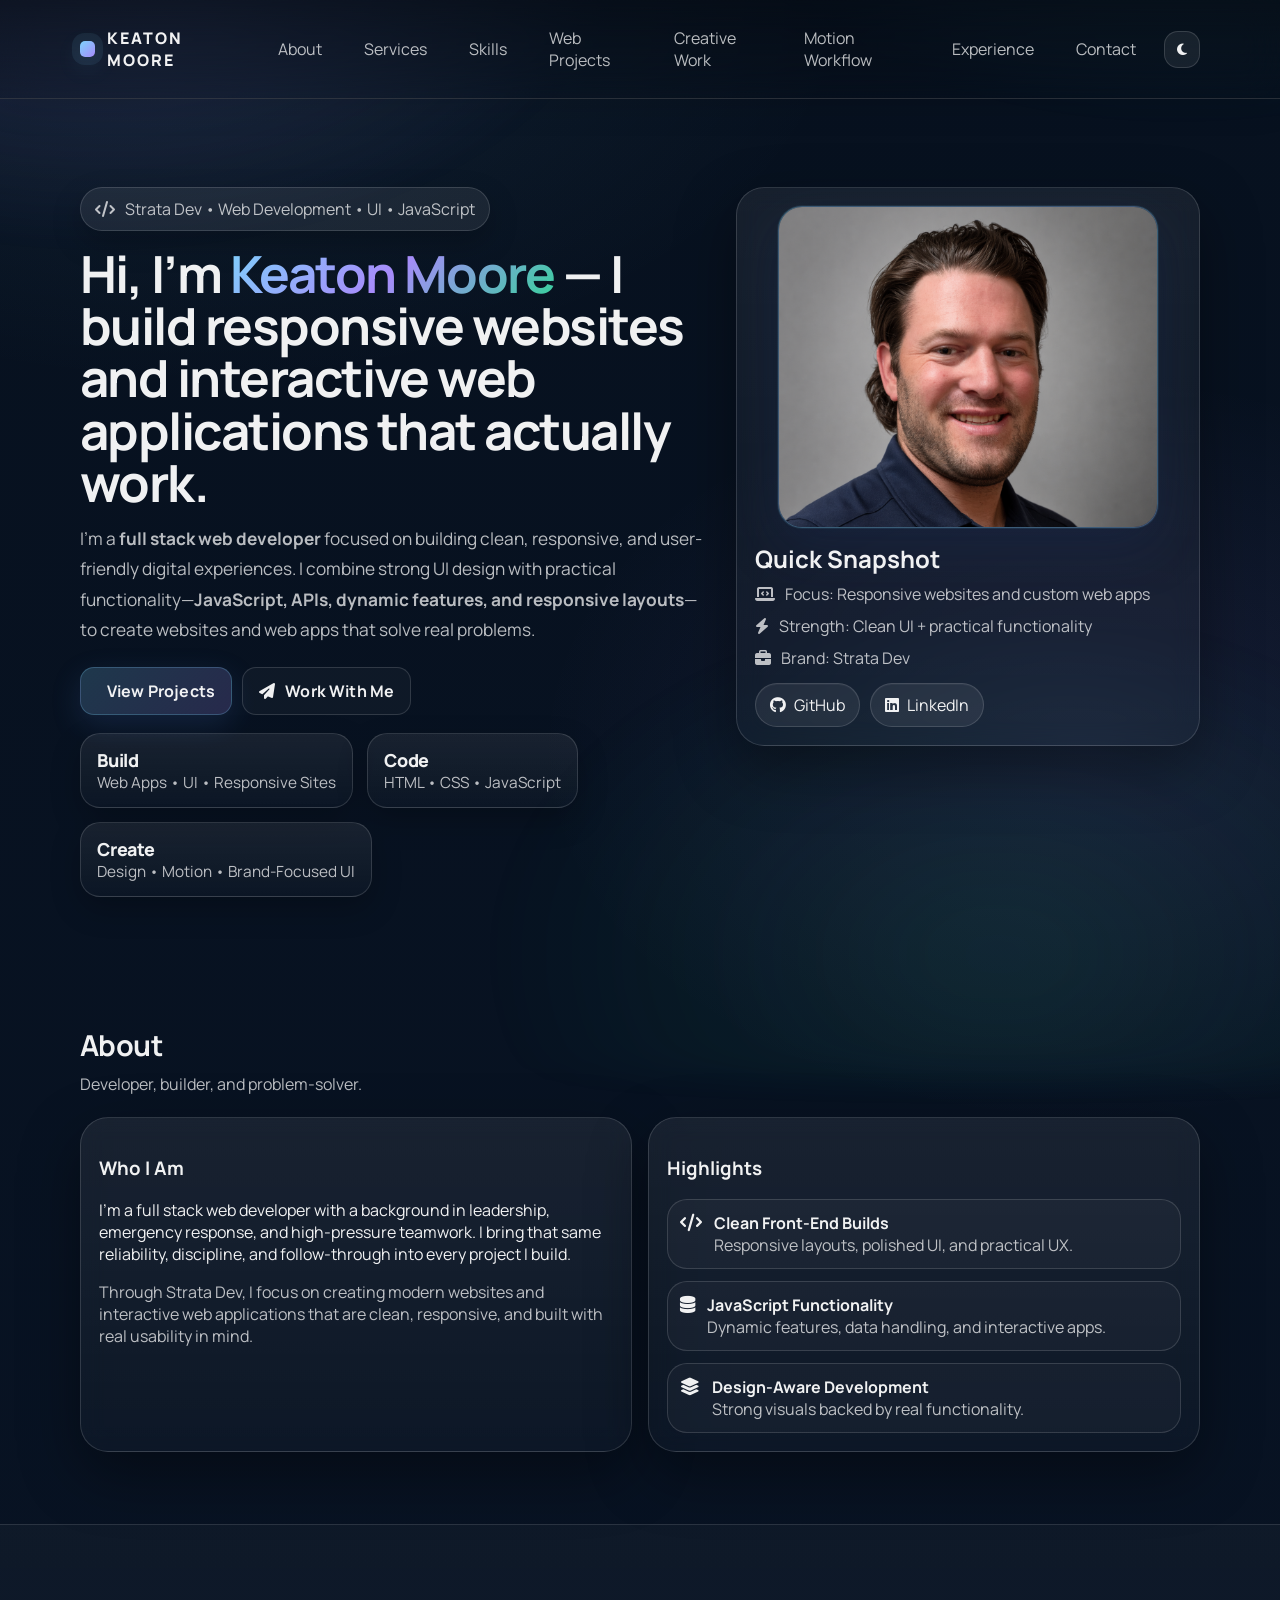
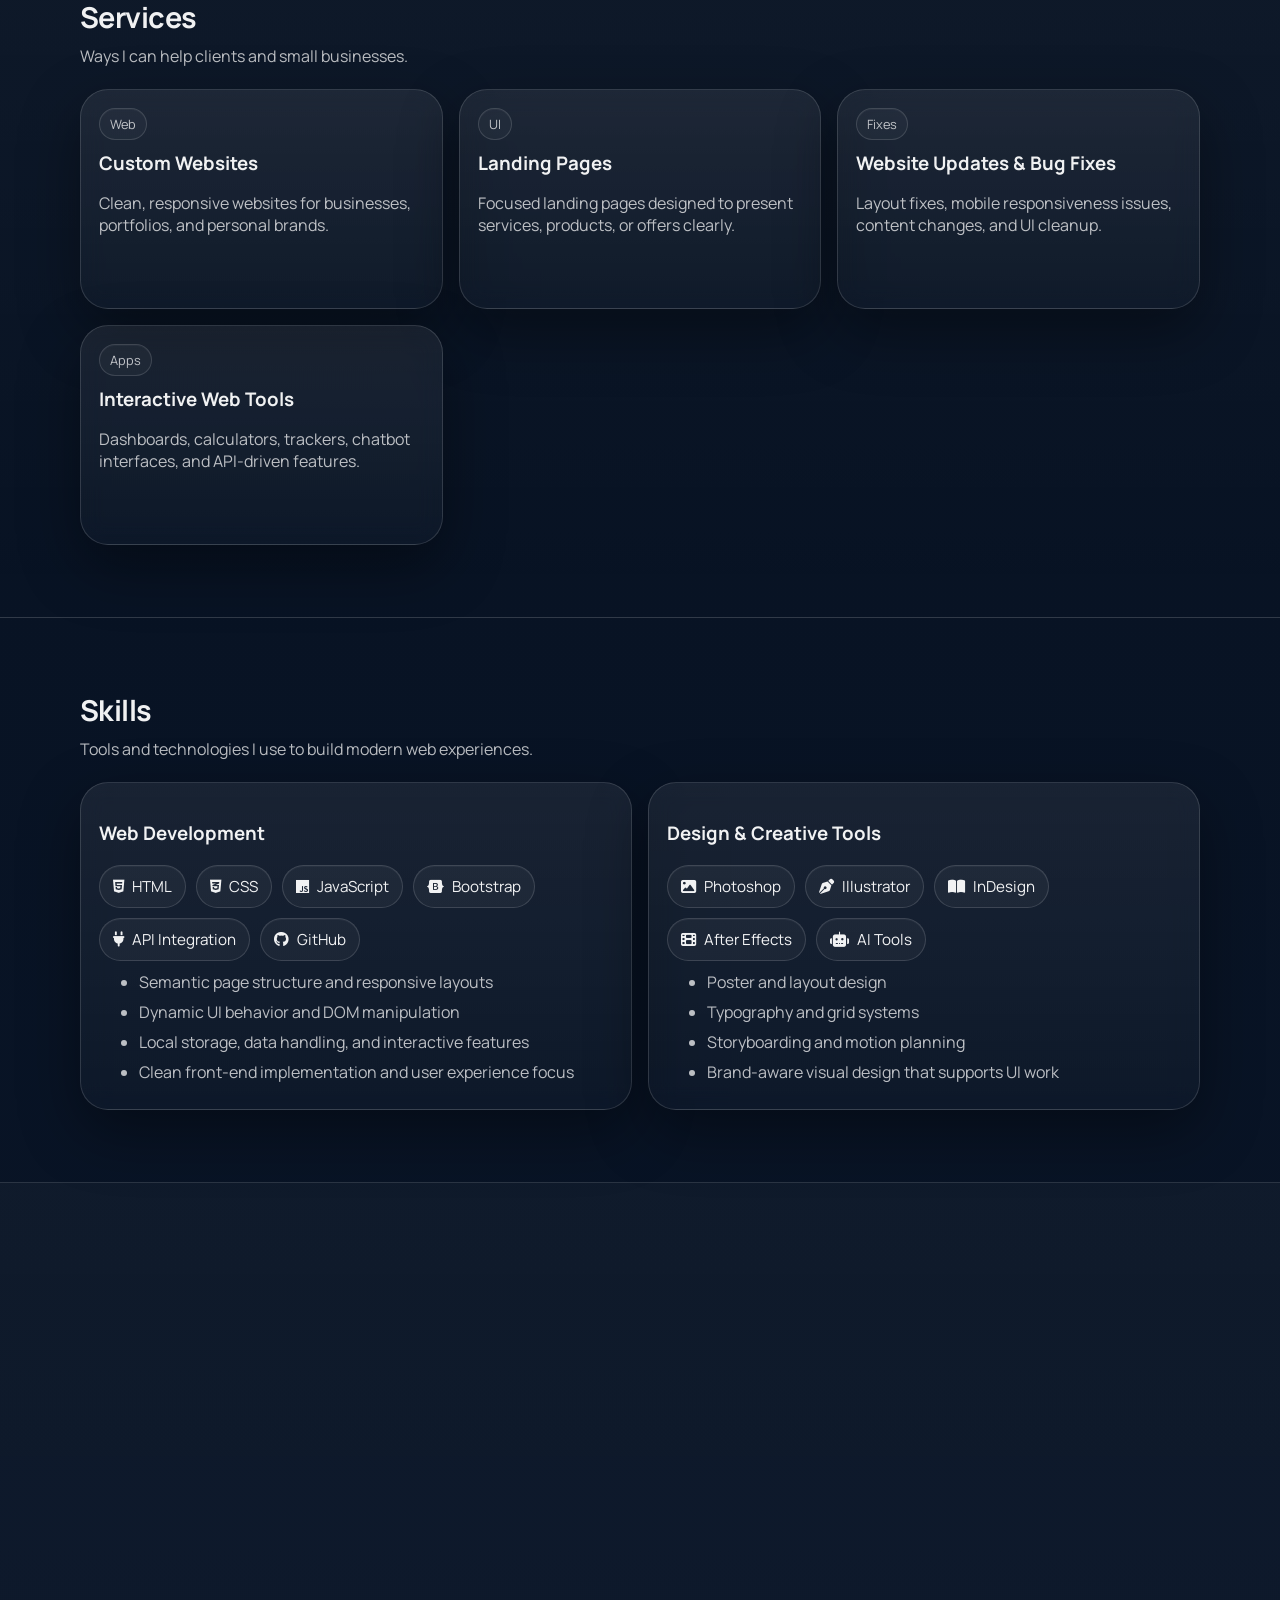
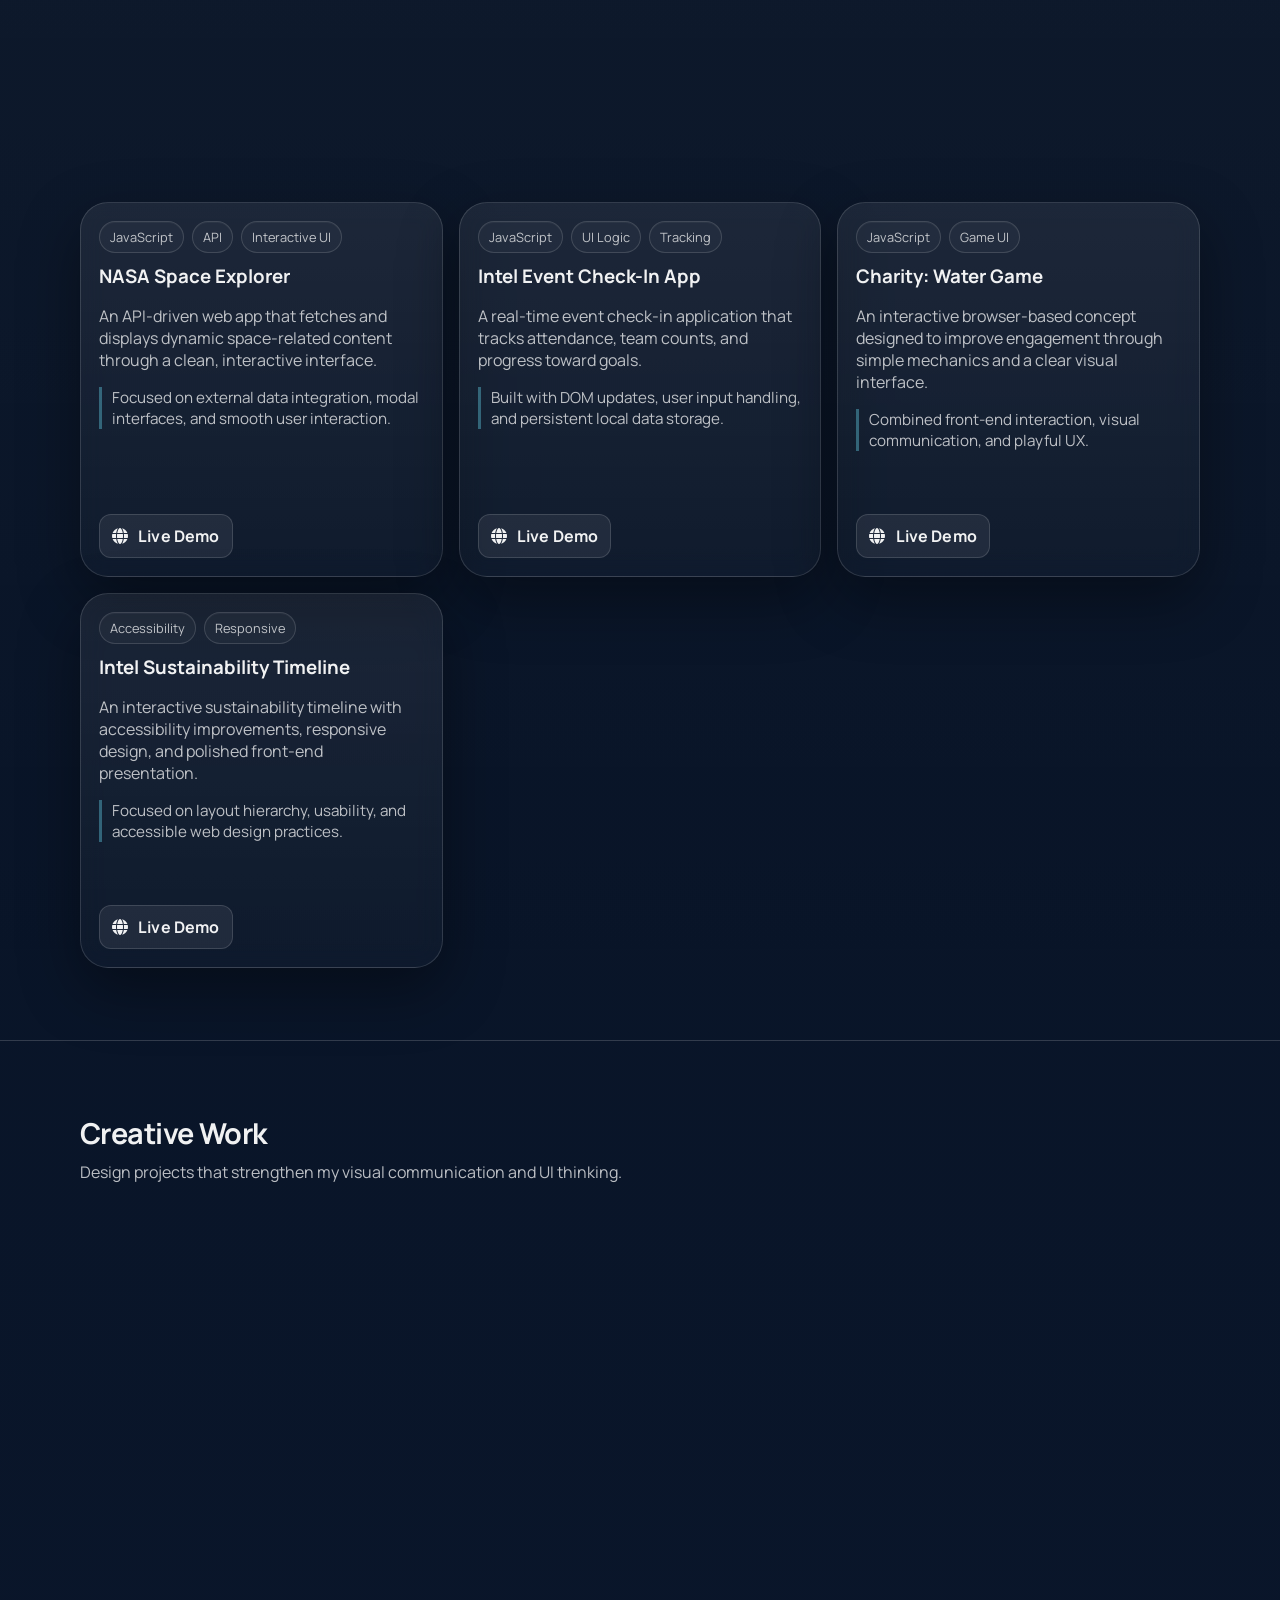
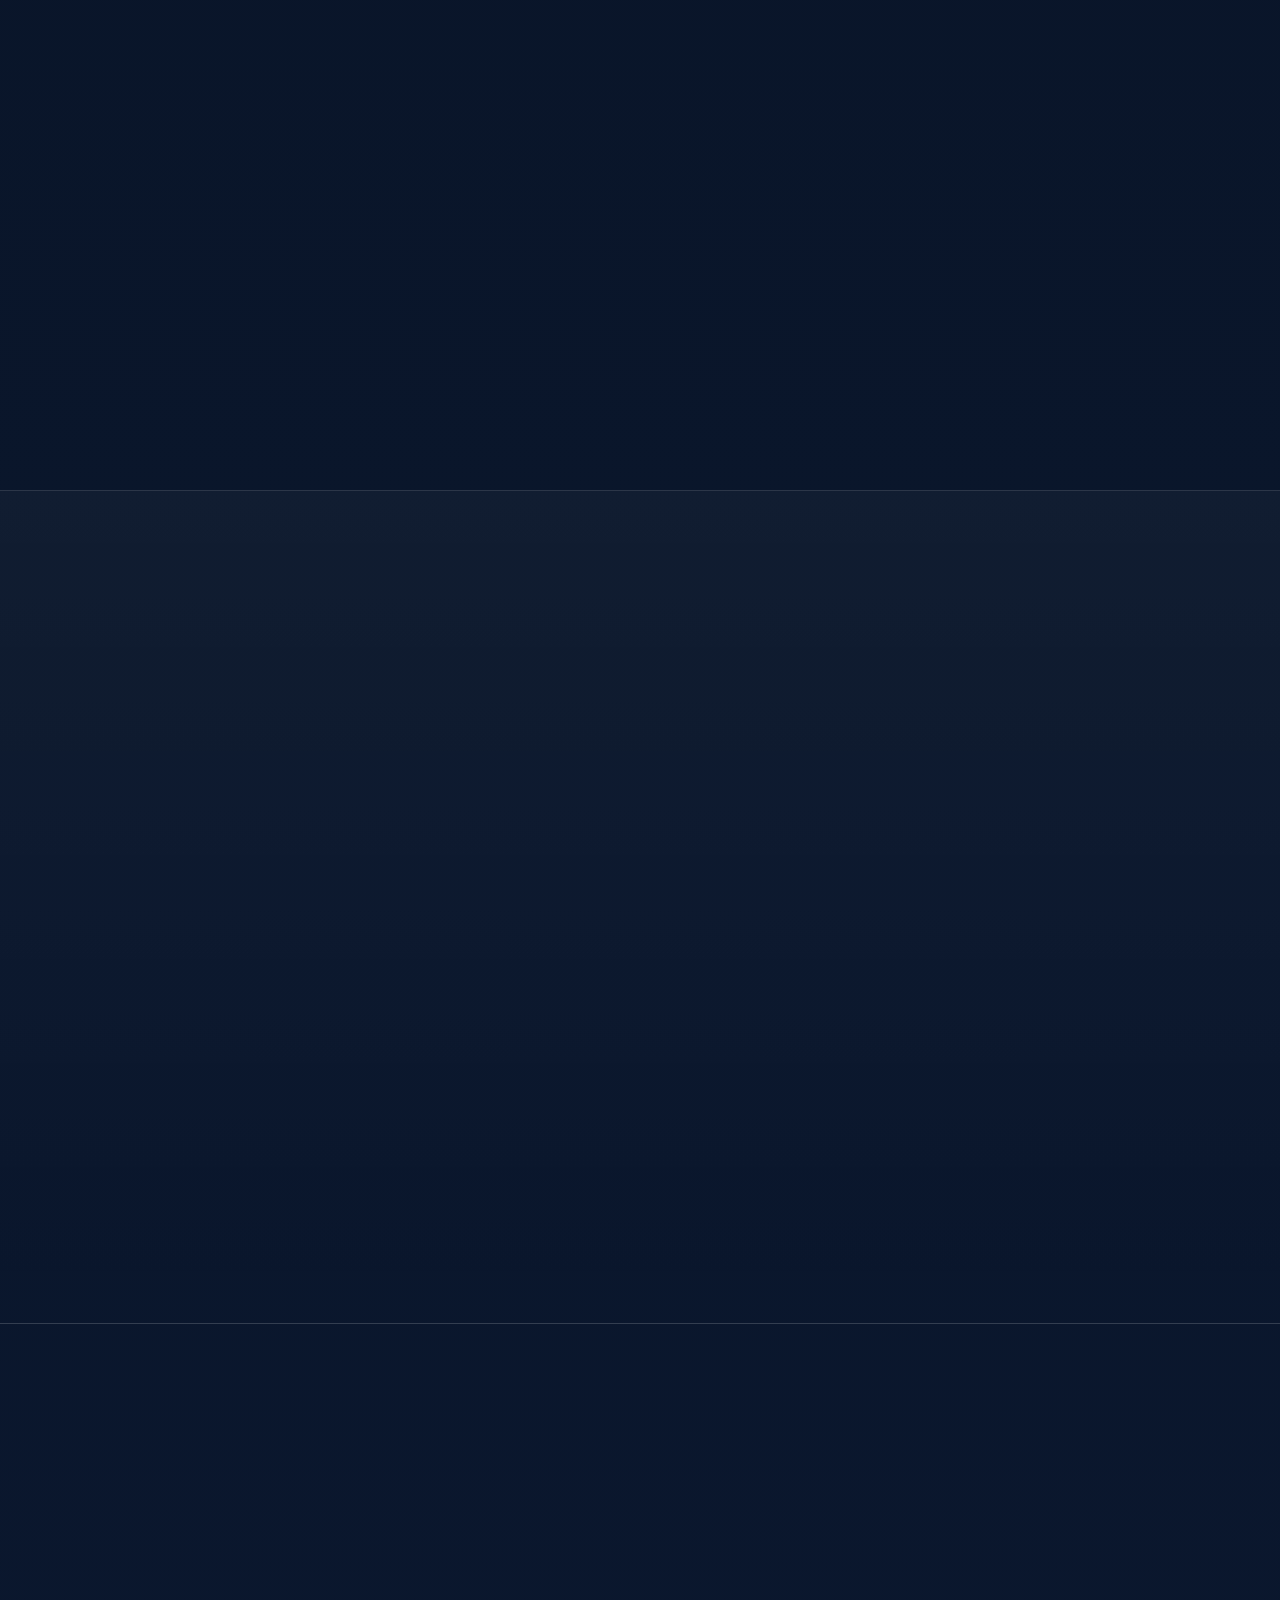
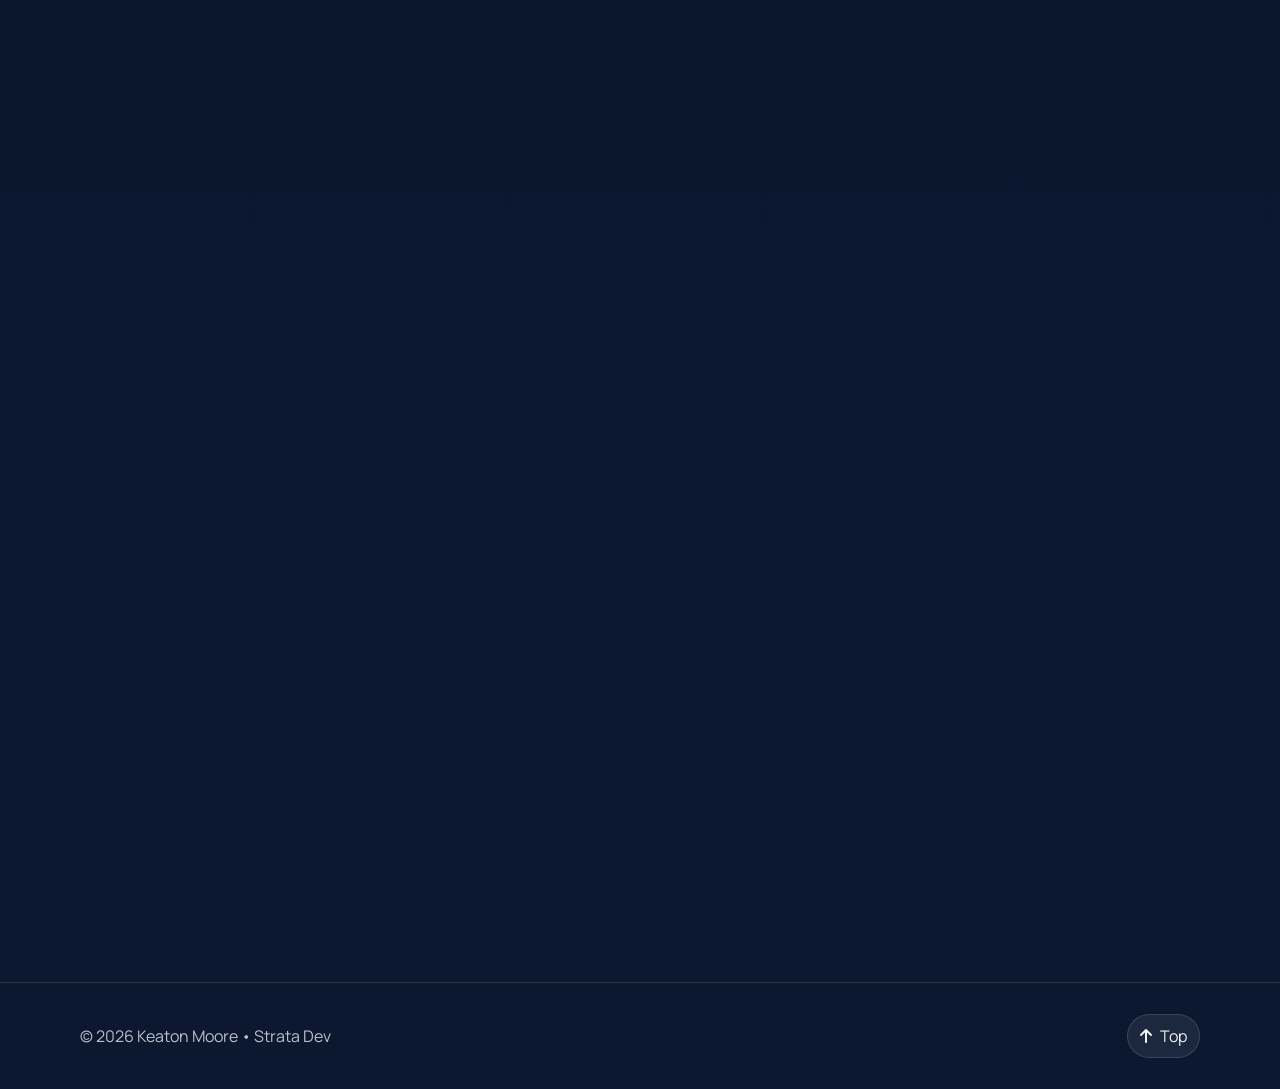
==== commit b041b030: "Update portfolio landing page" ====
--- a/index.html
+++ b/index.html
@@ -309,184 +309,253 @@
       </div>
     </section>
 
-    <!-- WEB PROJECTS -->
-    <section class="section alt" id="web-projects">
-      <div class="container">
-        <div class="section-head reveal delay-1">
-          <h2>Web Development Projects</h2>
-          <p class="muted">Real applications built for functionality, usability, and performance.</p>
-        </div>
-
-        <div class="cards">
-          <article class="card reveal project-featured">
-            <div class="card-top">
-              <div class="tag-row">
-                <span class="tag">JavaScript</span>
-                <span class="tag">UI</span>
-                <span class="tag">Finance App</span>
-              </div>
-              <h3>Moore Budget Less Problems</h3>
-              <p class="muted">
-                A full-featured financial planning web app designed to help users manage budgets,
-                debts, and future cash flow through interactive tools and dashboards.
-              </p>
-              <p class="learned">
-                Built dynamic calculations, persistent data handling, and a responsive UI focused on real-world usability.
-              </p>
-            </div>
-            <div class="card-bottom">
-              <a
-                class="btn small"
-                href="https://daddykeat.github.io/moore-budget-less-problems/"
-                target="_blank"
-                rel="noopener noreferrer"
-              >
-                <i class="fa-solid fa-globe"></i> Live Demo
-              </a>
-            </div>
-          </article>
-
-          <article class="card reveal project-featured">
-            <div class="card-top">
-              <div class="tag-row">
-                <span class="tag">JavaScript</span>
-                <span class="tag">API</span>
-                <span class="tag">Chat UI</span>
-              </div>
-              <h3>L’Oréal Chatbot</h3>
-              <p class="muted">
-                An interactive beauty-focused chatbot built to help users explore products,
-                understand recommendations, and engage with a branded conversational interface.
-              </p>
-              <p class="learned">
-                Built the front-end chat experience, customized branded styling, and integrated
-                secure API communication to create a functional, user-friendly chatbot workflow.
-              </p>
-            </div>
-            <div class="card-bottom">
-              <a
-                class="btn small"
-                href="https://daddykeat.github.io/08-prj-loreal-chatbot/"
-                target="_blank"
-                rel="noopener noreferrer"
-              >
-                <i class="fa-solid fa-globe"></i> Live Demo
-              </a>
-            </div>
-          </article>
-
-          <article class="card reveal project-featured">
-            <div class="card-top">
-              <div class="tag-row">
-                <span class="tag">JavaScript</span>
-                <span class="tag">API</span>
-                <span class="tag">Interactive UI</span>
-              </div>
-              <h3>NASA Space Explorer</h3>
-              <p class="muted">
-                An API-driven web app that fetches and displays dynamic space-related content through
-                a clean, interactive interface.
-              </p>
-              <p class="learned">
-                Focused on external data integration, modal interfaces, and smooth user interaction.
-              </p>
-            </div>
-            <div class="card-bottom">
-              <a
-                class="btn small"
-                href="https://daddykeat.github.io/07-nasa-space-explorer/"
-                target="_blank"
-                rel="noopener noreferrer"
-              >
-                <i class="fa-solid fa-globe"></i> Live Demo
-              </a>
-            </div>
-          </article>
-
-          <article class="card reveal project-featured">
-            <div class="card-top">
-              <div class="tag-row">
-                <span class="tag">JavaScript</span>
-                <span class="tag">UI Logic</span>
-                <span class="tag">Tracking</span>
-              </div>
-              <h3>Intel Event Check-In App</h3>
-              <p class="muted">
-                A real-time event check-in application that tracks attendance, team counts,
-                and progress toward goals.
-              </p>
-              <p class="learned">
-                Built with DOM updates, user input handling, and persistent local data storage.
-              </p>
-            </div>
-            <div class="card-bottom">
-              <a
-                class="btn small"
-                href="https://daddykeat.github.io/05-prj-intel-event-check-in/"
-                target="_blank"
-                rel="noopener noreferrer"
-              >
-                <i class="fa-solid fa-globe"></i> Live Demo
-              </a>
-            </div>
-          </article>
-
-          <article class="card reveal project-featured">
-            <div class="card-top">
-              <div class="tag-row">
-                <span class="tag">JavaScript</span>
-                <span class="tag">Game UI</span>
-              </div>
-              <h3>Charity: Water Game</h3>
-              <p class="muted">
-                An interactive browser-based concept designed to improve engagement through
-                simple mechanics and a clear visual interface.
-              </p>
-              <p class="learned">
-                Combined front-end interaction, visual communication, and playful UX.
-              </p>
-            </div>
-            <div class="card-bottom">
-              <a
-                class="btn small"
-                href="https://daddykeat.github.io/charity-water-game/"
-                target="_blank"
-                rel="noopener noreferrer"
-              >
-                <i class="fa-solid fa-globe"></i> Live Demo
-              </a>
-            </div>
-          </article>
-
-          <article class="card reveal project-featured">
-            <div class="card-top">
-              <div class="tag-row">
-                <span class="tag">Accessibility</span>
-                <span class="tag">Responsive</span>
-              </div>
-              <h3>Intel Sustainability Timeline</h3>
-              <p class="muted">
-                An interactive sustainability timeline with accessibility improvements,
-                responsive design, and polished front-end presentation.
-              </p>
-              <p class="learned">
-                Focused on layout hierarchy, usability, and accessible web design practices.
-              </p>
-            </div>
-            <div class="card-bottom">
-              <a
-                class="btn small"
-                href="https://daddykeat.github.io/02-prj-intel-sustainability/"
-                target="_blank"
-                rel="noopener noreferrer"
-              >
-                <i class="fa-solid fa-globe"></i> Live Demo
-              </a>
-            </div>
-          </article>
-        </div>
-      </div>
-    </section>
+<!-- WEB PROJECTS -->
+<section class="section alt" id="web-projects">
+  <div class="container">
+    <div class="section-head reveal delay-1">
+      <h2>Web Development Projects</h2>
+      <p class="muted">
+        Real applications built for functionality, usability, and performance.
+      </p>
+    </div>
+
+    <div class="cards">
+
+      <!-- Moore Budget -->
+      <article class="card reveal project-featured">
+        <div class="card-top">
+          <div class="tag-row">
+            <span class="tag">JavaScript</span>
+            <span class="tag">UI</span>
+            <span class="tag">Finance App</span>
+          </div>
+
+          <h3>Moore Budget Less Problems</h3>
+
+          <p class="muted">
+            A full-featured financial planning web app designed to help users manage budgets,
+            debts, and future cash flow through interactive tools and dashboards.
+          </p>
+
+          <p class="learned">
+            Built dynamic calculations, persistent data handling, and a responsive UI focused on real-world usability.
+          </p>
+        </div>
+
+        <div class="card-bottom">
+          <a
+            class="btn small"
+            href="https://daddykeat.github.io/moore-budget-less-problems/"
+            target="_blank"
+            rel="noopener noreferrer"
+          >
+            <i class="fa-solid fa-globe"></i> Live Demo
+          </a>
+        </div>
+      </article>
+
+      <!-- HSO FORM -->
+      <article class="card reveal project-featured">
+        <div class="card-top">
+          <div class="tag-row">
+            <span class="tag">Mobile</span>
+            <span class="tag">Inspection Tool</span>
+            <span class="tag">PDF Export</span>
+          </div>
+
+          <h3>NAS JRB HSO Inspection Form</h3>
+
+          <p class="muted">
+            A mobile-friendly inspection and deficiency tracking form designed for
+            QR code access, direct email submission, timestamp logging,
+            inspector signatures, and PDF export functionality.
+          </p>
+
+          <p class="learned">
+            Built for real-world operational use with responsive mobile design,
+            streamlined reporting workflows, and field-ready usability.
+          </p>
+        </div>
+
+        <div class="card-bottom">
+          <a
+            class="btn small"
+            href="https://nas-jrb-hso-form.netlify.app/"
+            target="_blank"
+            rel="noopener noreferrer"
+          >
+            <i class="fa-solid fa-globe"></i> Live Demo
+          </a>
+        </div>
+      </article>
+
+      <!-- Loreal -->
+      <article class="card reveal project-featured">
+        <div class="card-top">
+          <div class="tag-row">
+            <span class="tag">JavaScript</span>
+            <span class="tag">API</span>
+            <span class="tag">Chat UI</span>
+          </div>
+
+          <h3>L’Oréal Chatbot</h3>
+
+          <p class="muted">
+            An interactive beauty-focused chatbot built to help users explore products,
+            understand recommendations, and engage with a branded conversational interface.
+          </p>
+
+          <p class="learned">
+            Built the front-end chat experience, customized branded styling, and integrated
+            secure API communication to create a functional, user-friendly chatbot workflow.
+          </p>
+        </div>
+
+        <div class="card-bottom">
+          <a
+            class="btn small"
+            href="https://daddykeat.github.io/08-prj-loreal-chatbot/"
+            target="_blank"
+            rel="noopener noreferrer"
+          >
+            <i class="fa-solid fa-globe"></i> Live Demo
+          </a>
+        </div>
+      </article>
+
+      <!-- NASA -->
+      <article class="card reveal project-featured">
+        <div class="card-top">
+          <div class="tag-row">
+            <span class="tag">JavaScript</span>
+            <span class="tag">API</span>
+            <span class="tag">Interactive UI</span>
+          </div>
+
+          <h3>NASA Space Explorer</h3>
+
+          <p class="muted">
+            An API-driven web app that fetches and displays dynamic space-related content through
+            a clean, interactive interface.
+          </p>
+
+          <p class="learned">
+            Focused on external data integration, modal interfaces, and smooth user interaction.
+          </p>
+        </div>
+
+        <div class="card-bottom">
+          <a
+            class="btn small"
+            href="https://daddykeat.github.io/07-nasa-space-explorer/"
+            target="_blank"
+            rel="noopener noreferrer"
+          >
+            <i class="fa-solid fa-globe"></i> Live Demo
+          </a>
+        </div>
+      </article>
+
+      <!-- Intel Check-In -->
+      <article class="card reveal project-featured">
+        <div class="card-top">
+          <div class="tag-row">
+            <span class="tag">JavaScript</span>
+            <span class="tag">UI Logic</span>
+            <span class="tag">Tracking</span>
+          </div>
+
+          <h3>Intel Event Check-In App</h3>
+
+          <p class="muted">
+            A real-time event check-in application that tracks attendance, team counts,
+            and progress toward goals.
+          </p>
+
+          <p class="learned">
+            Built with DOM updates, user input handling, and persistent local data storage.
+          </p>
+        </div>
+
+        <div class="card-bottom">
+          <a
+            class="btn small"
+            href="https://daddykeat.github.io/05-prj-intel-event-check-in/"
+            target="_blank"
+            rel="noopener noreferrer"
+          >
+            <i class="fa-solid fa-globe"></i> Live Demo
+          </a>
+        </div>
+      </article>
+
+      <!-- Charity Water -->
+      <article class="card reveal project-featured">
+        <div class="card-top">
+          <div class="tag-row">
+            <span class="tag">JavaScript</span>
+            <span class="tag">Game UI</span>
+          </div>
+
+          <h3>Charity: Water Game</h3>
+
+          <p class="muted">
+            An interactive browser-based concept designed to improve engagement through
+            simple mechanics and a clear visual interface.
+          </p>
+
+          <p class="learned">
+            Combined front-end interaction, visual communication, and playful UX.
+          </p>
+        </div>
+
+        <div class="card-bottom">
+          <a
+            class="btn small"
+            href="https://daddykeat.github.io/charity-water-game/"
+            target="_blank"
+            rel="noopener noreferrer"
+          >
+            <i class="fa-solid fa-globe"></i> Live Demo
+          </a>
+        </div>
+      </article>
+
+      <!-- Intel Timeline -->
+      <article class="card reveal project-featured">
+        <div class="card-top">
+          <div class="tag-row">
+            <span class="tag">Accessibility</span>
+            <span class="tag">Responsive</span>
+          </div>
+
+          <h3>Intel Sustainability Timeline</h3>
+
+          <p class="muted">
+            An interactive sustainability timeline with accessibility improvements,
+            responsive design, and polished front-end presentation.
+          </p>
+
+          <p class="learned">
+            Focused on layout hierarchy, usability, and accessible web design practices.
+          </p>
+        </div>
+
+        <div class="card-bottom">
+          <a
+            class="btn small"
+            href="https://daddykeat.github.io/02-prj-intel-sustainability/"
+            target="_blank"
+            rel="noopener noreferrer"
+          >
+            <i class="fa-solid fa-globe"></i> Live Demo
+          </a>
+        </div>
+      </article>
+
+    </div>
+  </div>
+</section>
 
     <!-- CREATIVE WORK -->
     <section class="section" id="projects">
